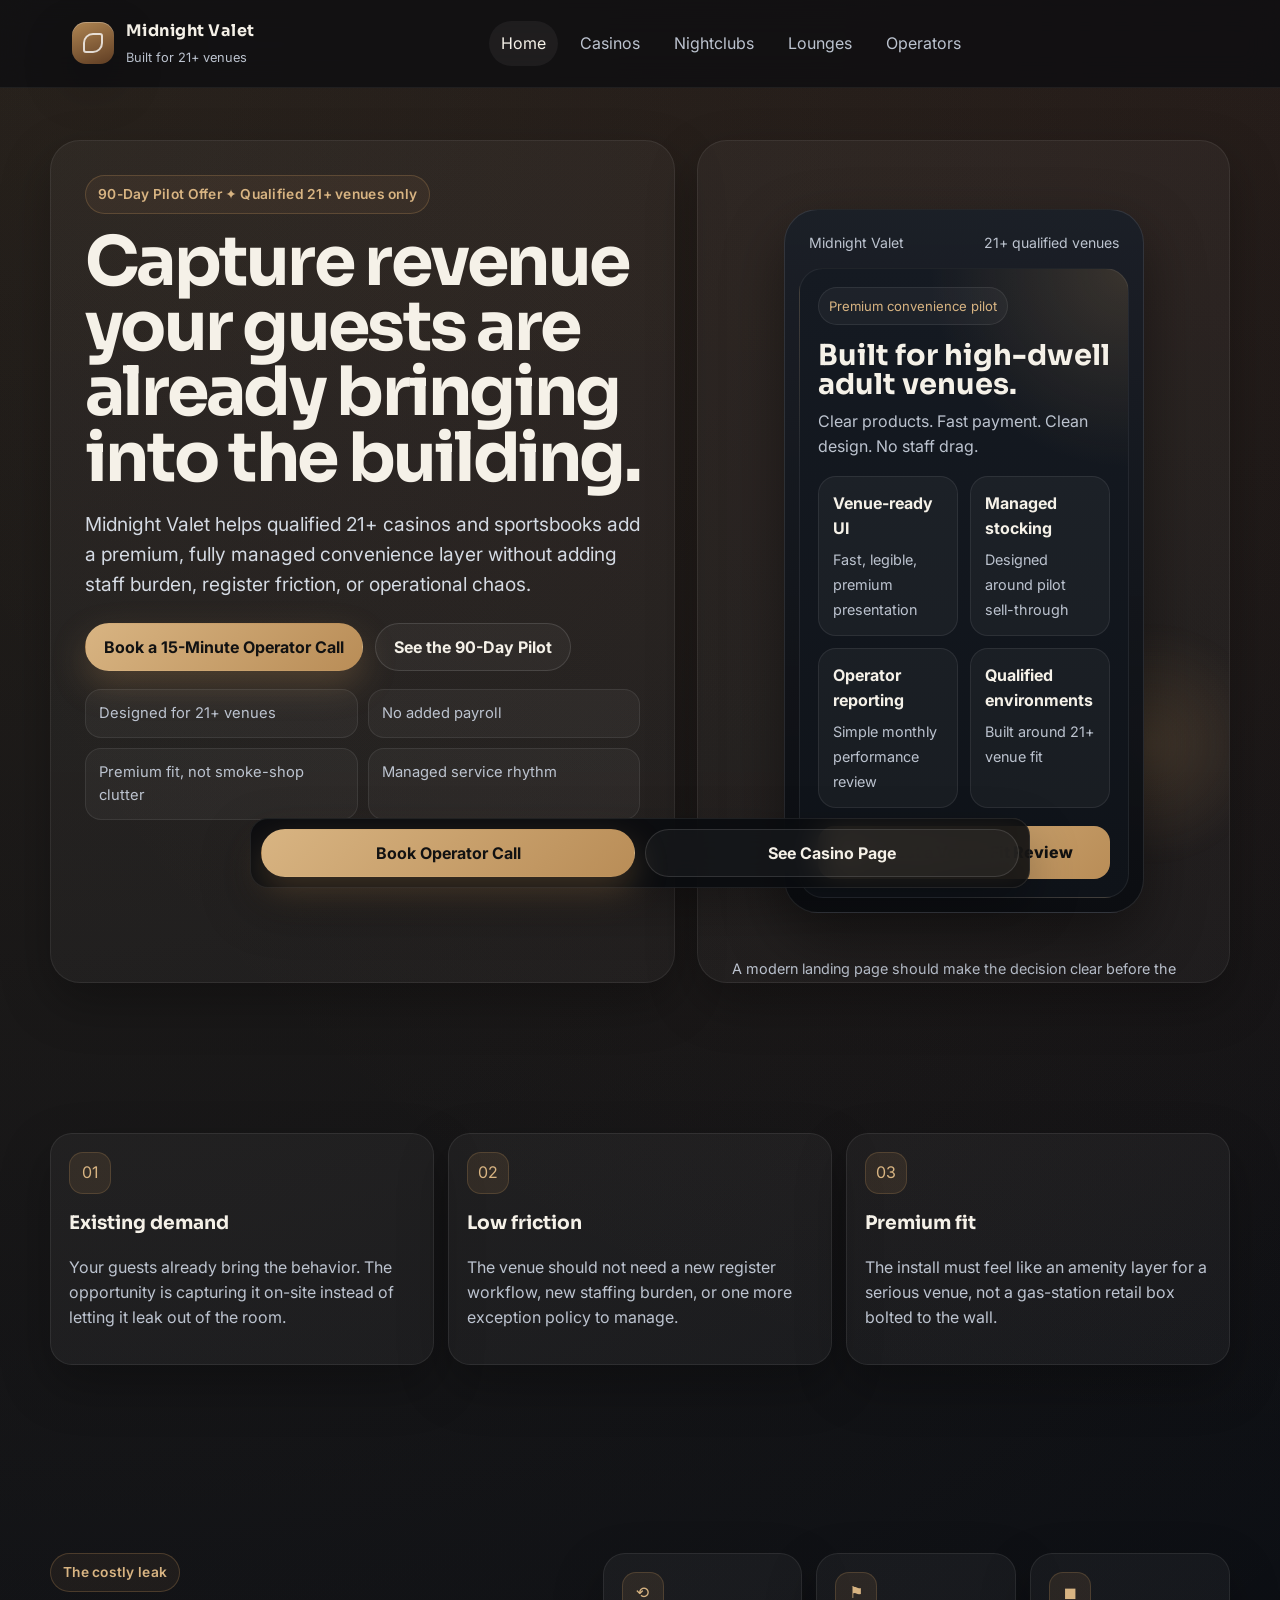
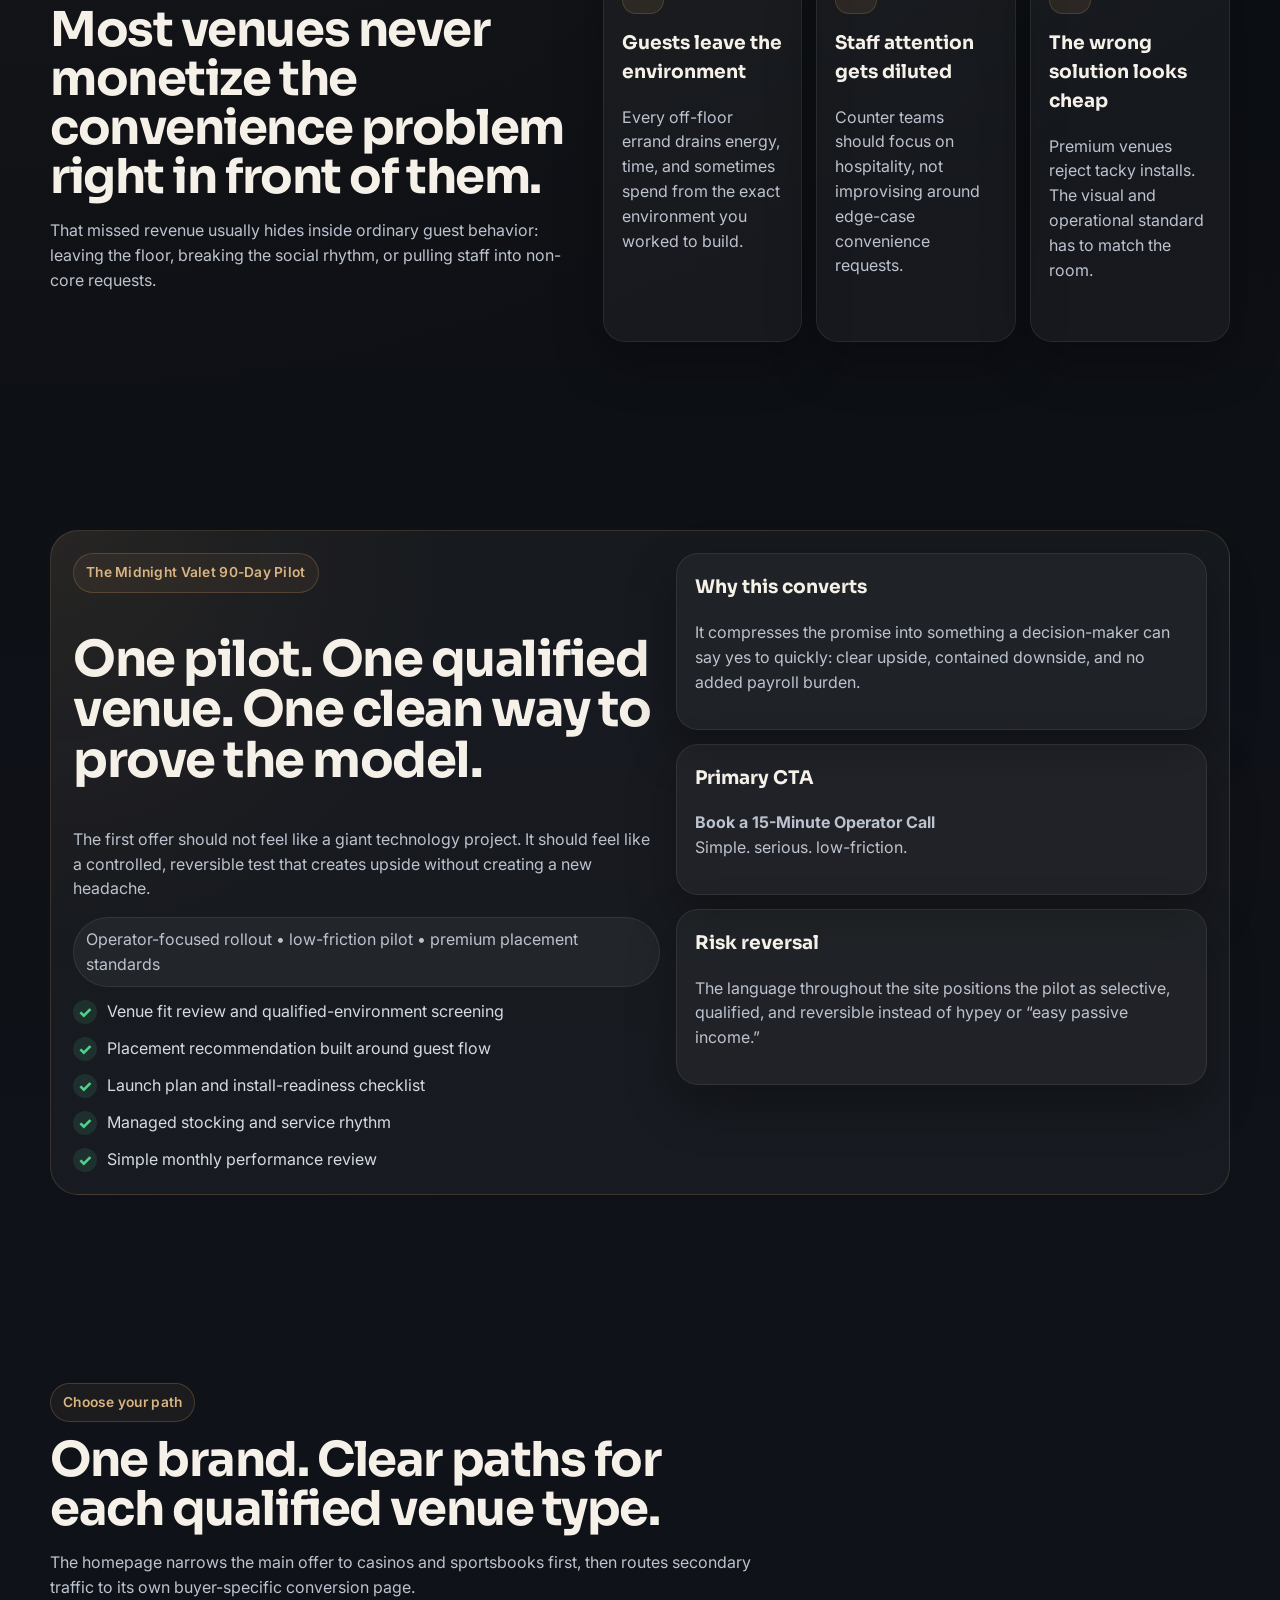
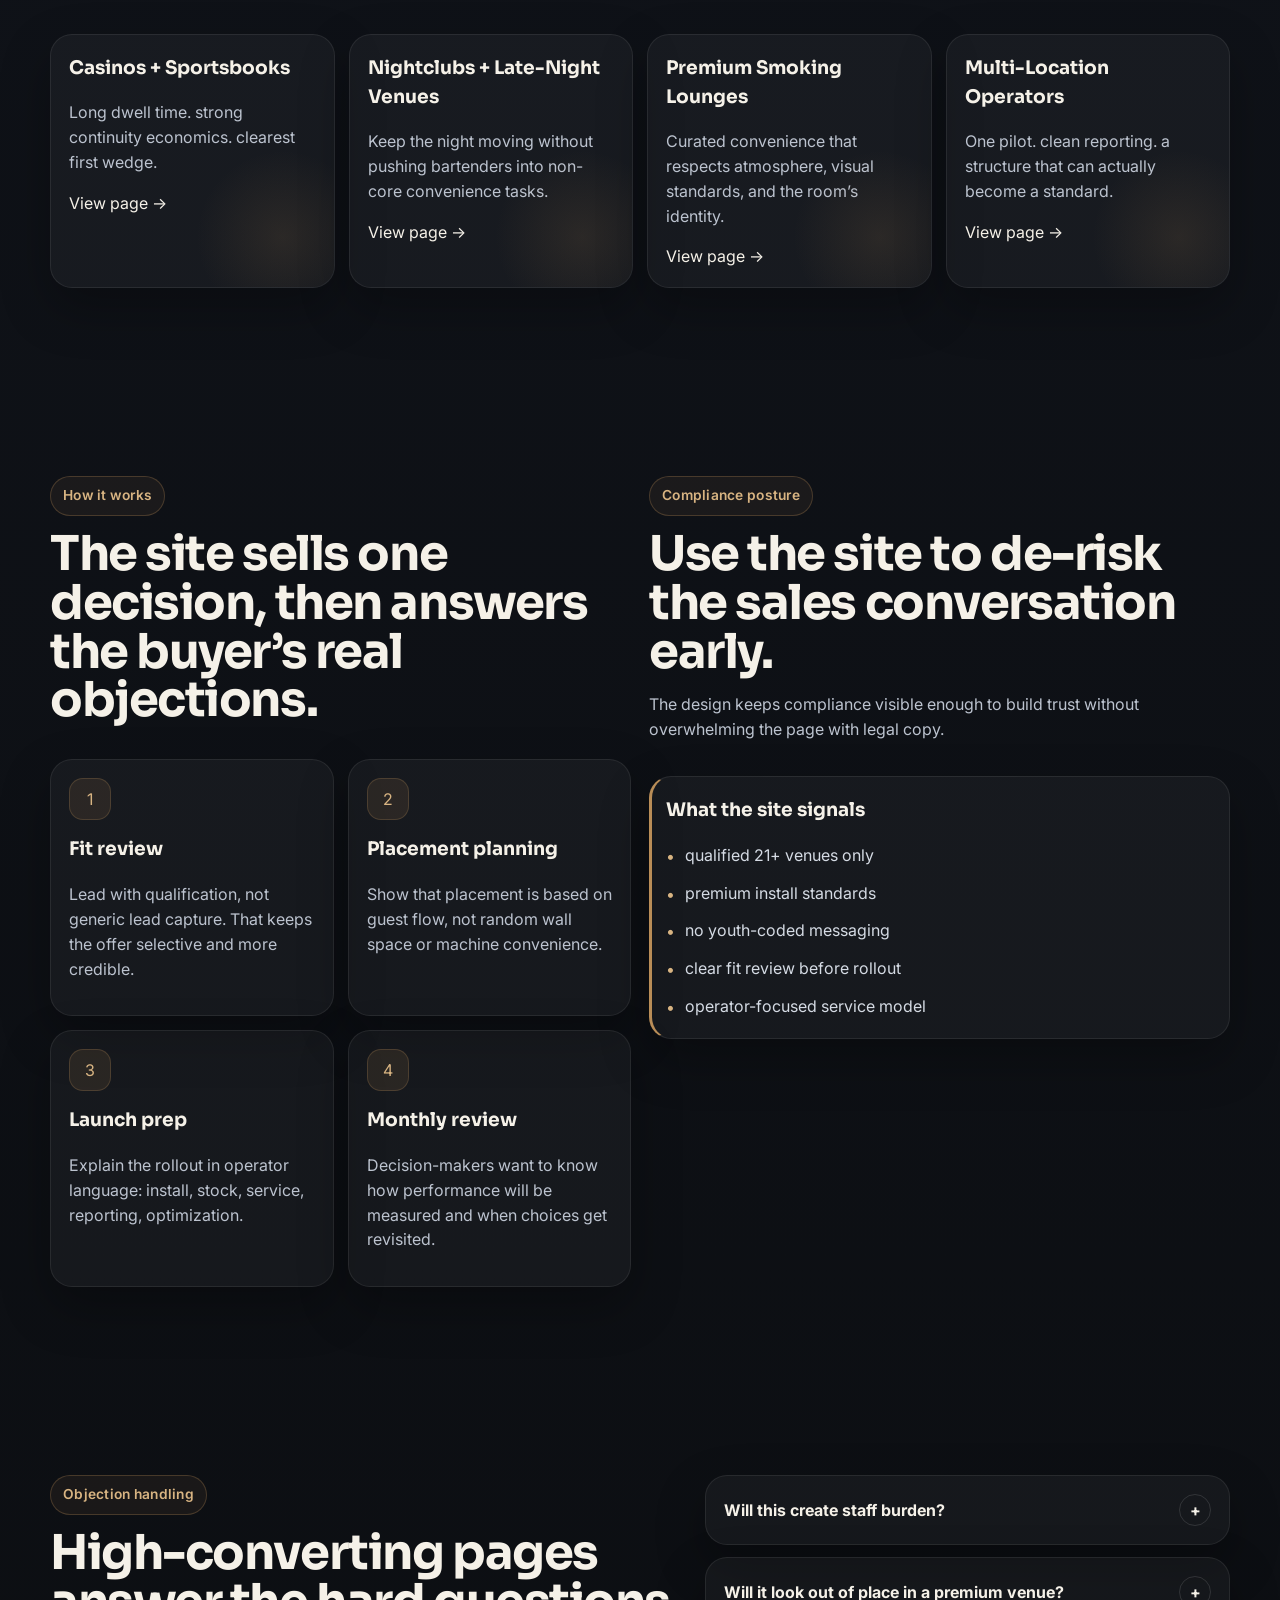
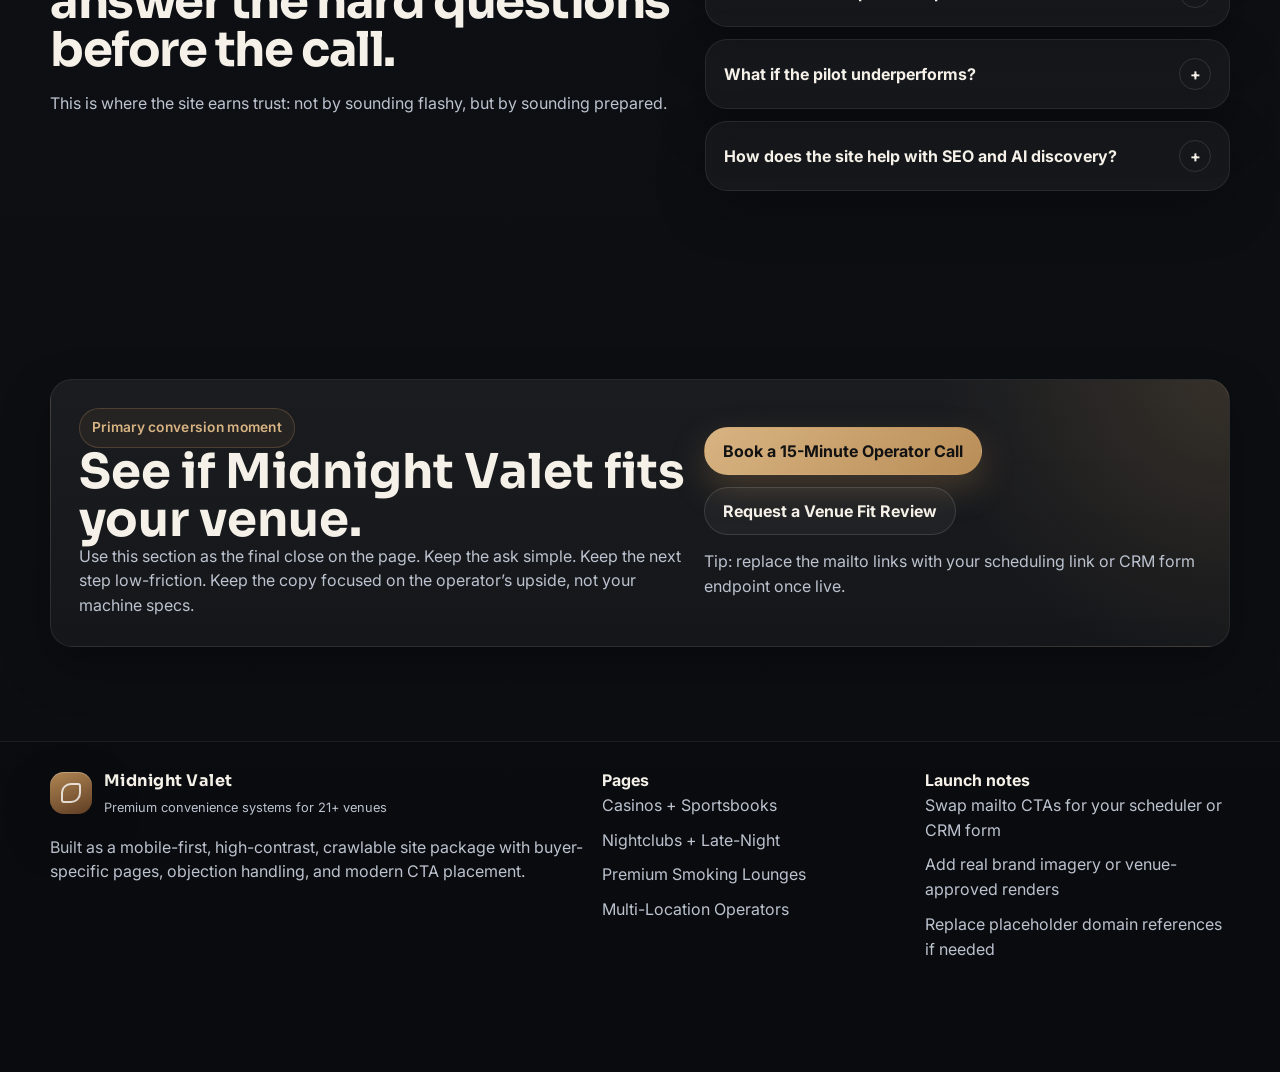
==== index.html @ 3548543c "Add files via upload" ====
<!doctype html>
<html lang="en">
<head>
  <meta charset="utf-8">
  <meta name="viewport" content="width=device-width, initial-scale=1">
  <title>Midnight Valet | Premium Convenience Systems for 21+ Venues</title>
  <meta name="description" content="Midnight Valet helps qualified 21+ casinos and sportsbooks capture overlooked on-site convenience revenue without adding staff burden.">
  <meta name="theme-color" content="#0b0d10">
  <meta property="og:title" content="Midnight Valet | Premium Convenience Systems for 21+ Venues">
  <meta property="og:description" content="A mobile-first, high-conversion landing page for qualified 21+ venue operators.">
  <meta property="og:type" content="website">
  <meta property="og:url" content="https://midnightvalet.com/">
  <meta property="og:image" content="https://midnightvalet.com/og-cover.jpg">
  <link rel="preconnect" href="https://fonts.googleapis.com">
  <link rel="preconnect" href="https://fonts.gstatic.com" crossorigin>
  <link href="https://fonts.googleapis.com/css2?family=Inter:wght@400;500;600;700;800&family=Sora:wght@600;700;800&display=swap" rel="stylesheet">
  <link rel="stylesheet" href="styles.css">
  <link rel="canonical" href="https://midnightvalet.com/">
  <link rel="manifest" href="site.webmanifest">
  <script type="application/ld+json">
  {
    "@context": "https://schema.org",
    "@type": "Organization",
    "name": "Midnight Valet",
    "url": "https://midnightvalet.com/",
    "logo": "https://midnightvalet.com/logo.svg",
    "description": "Premium convenience systems for qualified 21+ venues.",
    "sameAs": []
  }
  </script>
  <script type="application/ld+json">
  {
    "@context": "https://schema.org",
    "@type": "Service",
    "serviceType": "Premium convenience systems for qualified 21+ venues",
    "provider": {
      "@type": "Organization",
      "name": "Midnight Valet"
    },
    "audience": {
      "@type": "Audience",
      "audienceType": "Qualified 21+ casino, sportsbook, nightlife, and lounge operators"
    },
    "areaServed": "United States",
    "description": "Midnight Valet installs and manages premium on-site convenience systems for qualified 21+ venues through a low-friction pilot model."
  }
  </script>
  <script type="application/ld+json">
  {
    "@context": "https://schema.org",
    "@type": "FAQPage",
    "mainEntity": [
      {
        "@type": "Question",
        "name": "What types of venues qualify?",
        "acceptedAnswer": {
          "@type": "Answer",
          "text": "Midnight Valet is designed for qualified 21+ venues with strong dwell time, stable operations, and clear policy fit."
        }
      },
      {
        "@type": "Question",
        "name": "What does the pilot include?",
        "acceptedAnswer": {
          "@type": "Answer",
          "text": "The pilot includes venue fit review, placement planning, install guidance, managed stocking and service rhythm, and performance review."
        }
      },
      {
        "@type": "Question",
        "name": "Who handles service and restocking?",
        "acceptedAnswer": {
          "@type": "Answer",
          "text": "Midnight Valet is positioned as a managed service model, so the venue avoids creating a new counter workflow or staffing burden."
        }
      }
    ]
  }
  </script>
</head>
<body>
  <a class="skip-link" href="#main">Skip to content</a>
  <header class="site-header">
    <div class="header-shell">
      <a href="index.html" class="brand-lockup" aria-label="Midnight Valet home">
        <span class="brand-mark" aria-hidden="true"></span>
        <span>
          <span class="brand-name">Midnight Valet</span><br>
          <span class="brand-tag">Built for 21+ venues</span>
        </span>
      </a>
      <nav class="desktop-nav" aria-label="Primary">
        <a href="index.html" data-nav-link>Home</a>
        <a href="casinos-sportsbooks.html" data-nav-link>Casinos</a>
        <a href="nightclubs.html" data-nav-link>Nightclubs</a>
        <a href="lounges.html" data-nav-link>Lounges</a>
        <a href="operators.html" data-nav-link>Operators</a>
      </nav>
      <div class="header-actions">
        <a class="btn btn-primary hidden-mobile" href="#cta">Book a 15-Minute Operator Call</a>
        <button class="nav-toggle" aria-label="Toggle navigation" aria-expanded="false" data-nav-toggle>
          <svg viewBox="0 0 24 24" fill="none" stroke="currentColor" stroke-width="1.8" stroke-linecap="round"><path d="M4 7h16M4 12h16M4 17h16"/></svg>
        </button>
      </div>
    </div>
    <nav class="site-nav" aria-label="Mobile" data-mobile-nav>
      <a href="index.html" data-nav-link>Home</a>
      <a href="casinos-sportsbooks.html" data-nav-link>Casinos + Sportsbooks</a>
      <a href="nightclubs.html" data-nav-link>Nightclubs</a>
      <a href="lounges.html" data-nav-link>Smoking Lounges</a>
      <a href="operators.html" data-nav-link>Multi-Location Operators</a>
      <a href="#cta">Book a 15-Minute Operator Call</a>
    </nav>
  </header>

  <main id="main">
    <section class="hero">
      <div class="container hero-grid">
        <div class="hero-copy reveal">
          <span class="eyebrow">90-Day Pilot Offer ✦ Qualified 21+ venues only</span>
          <h1>Capture revenue your guests are already bringing into the building.</h1>
          <p>Midnight Valet helps qualified 21+ casinos and sportsbooks add a premium, fully managed convenience layer without adding staff burden, register friction, or operational chaos.</p>
          <div class="hero-actions">
            <a class="btn btn-primary" href="#cta">Book a 15-Minute Operator Call</a>
            <a class="btn btn-secondary" href="#offer">See the 90-Day Pilot</a>
          </div>
          <div class="micro-proof" aria-label="Key offer proof points">
            <div>Designed for 21+ venues</div>
            <div>No added payroll</div>
            <div>Premium fit, not smoke-shop clutter</div>
            <div>Managed service rhythm</div>
          </div>
        </div>
        <div class="hero-visual reveal">
          <div class="glow" aria-hidden="true"></div>
          <div class="mock-stage">
            <div class="machine" aria-label="Midnight Valet interface preview">
              <div class="machine-top">
                <span>Midnight Valet</span>
                <span>21+ qualified venues</span>
              </div>
              <div class="machine-screen">
                <span class="ui-chip">Premium convenience pilot</span>
                <h2 style="font-family:var(--font-head);font-size:1.8rem;line-height:1;margin:16px 0 10px;">Built for high-dwell adult venues.</h2>
                <p style="color:var(--muted);margin:0 0 12px;">Clear products. Fast payment. Clean design. No staff drag.</p>
                <div class="ui-grid">
                  <div class="product-card"><strong>Venue-ready UI</strong><span>Fast, legible, premium presentation</span></div>
                  <div class="product-card"><strong>Managed stocking</strong><span>Designed around pilot sell-through</span></div>
                  <div class="product-card"><strong>Operator reporting</strong><span>Simple monthly performance review</span></div>
                  <div class="product-card"><strong>Qualified environments</strong><span>Built around 21+ venue fit</span></div>
                </div>
                <div class="mock-cta">Request a Venue Fit Review</div>
              </div>
            </div>
          </div>
          <p class="hero-caption">A modern landing page should make the decision clear before the buyer has to work for it.</p>
        </div>
      </div>
    </section>

    <section class="section section-tight">
      <div class="container">
        <div class="kicker-grid">
          <div class="kicker reveal">
            <div class="icon">01</div>
            <h3>Existing demand</h3>
            <p>Your guests already bring the behavior. The opportunity is capturing it on-site instead of letting it leak out of the room.</p>
          </div>
          <div class="kicker reveal">
            <div class="icon">02</div>
            <h3>Low friction</h3>
            <p>The venue should not need a new register workflow, new staffing burden, or one more exception policy to manage.</p>
          </div>
          <div class="kicker reveal">
            <div class="icon">03</div>
            <h3>Premium fit</h3>
            <p>The install must feel like an amenity layer for a serious venue, not a gas-station retail box bolted to the wall.</p>
          </div>
        </div>
      </div>
    </section>

    <section class="section">
      <div class="container section-split alt">
        <div class="section-head reveal">
          <span class="eyebrow">The costly leak</span>
          <h2>Most venues never monetize the convenience problem right in front of them.</h2>
          <p>That missed revenue usually hides inside ordinary guest behavior: leaving the floor, breaking the social rhythm, or pulling staff into non-core requests.</p>
        </div>
        <div class="cards three">
          <article class="card reveal">
            <div class="icon">⟲</div>
            <h3>Guests leave the environment</h3>
            <p>Every off-floor errand drains energy, time, and sometimes spend from the exact environment you worked to build.</p>
          </article>
          <article class="card reveal">
            <div class="icon">⚑</div>
            <h3>Staff attention gets diluted</h3>
            <p>Counter teams should focus on hospitality, not improvising around edge-case convenience requests.</p>
          </article>
          <article class="card reveal">
            <div class="icon">◼</div>
            <h3>The wrong solution looks cheap</h3>
            <p>Premium venues reject tacky installs. The visual and operational standard has to match the room.</p>
          </article>
        </div>
      </div>
    </section>

    <section class="section" id="offer">
      <div class="container offer-shell reveal">
        <div class="offer-grid">
          <div>
            <span class="eyebrow">The Midnight Valet 90-Day Pilot</span>
            <h2 style="font-family:var(--font-head);font-size:clamp(2rem,4.2vw,3.1rem);line-height:1.02;letter-spacing:-.03em;">One pilot. One qualified venue. One clean way to prove the model.</h2>
            <p style="color:var(--muted);max-width:42rem;">The first offer should not feel like a giant technology project. It should feel like a controlled, reversible test that creates upside without creating a new headache.</p>
            <div class="offer-stack">
              <div class="price-chip">Operator-focused rollout • low-friction pilot • premium placement standards</div>
              <ul class="check-list">
                <li>Venue fit review and qualified-environment screening</li>
                <li>Placement recommendation built around guest flow</li>
                <li>Launch plan and install-readiness checklist</li>
                <li>Managed stocking and service rhythm</li>
                <li>Simple monthly performance review</li>
              </ul>
            </div>
          </div>
          <div class="cards">
            <article class="card">
              <h3>Why this converts</h3>
              <p>It compresses the promise into something a decision-maker can say yes to quickly: clear upside, contained downside, and no added payroll burden.</p>
            </article>
            <article class="card">
              <h3>Primary CTA</h3>
              <p><strong>Book a 15-Minute Operator Call</strong><br><span style="color:var(--muted);">Simple. serious. low-friction.</span></p>
            </article>
            <article class="card">
              <h3>Risk reversal</h3>
              <p>The language throughout the site positions the pilot as selective, qualified, and reversible instead of hypey or “easy passive income.”</p>
            </article>
          </div>
        </div>
      </div>
    </section>

    <section class="section section-tight">
      <div class="container">
        <div class="section-head reveal">
          <span class="eyebrow">Choose your path</span>
          <h2>One brand. Clear paths for each qualified venue type.</h2>
          <p>The homepage narrows the main offer to casinos and sportsbooks first, then routes secondary traffic to its own buyer-specific conversion page.</p>
        </div>
        <div class="segment-links">
          <a class="tile reveal" href="casinos-sportsbooks.html">
            <h3>Casinos + Sportsbooks</h3>
            <p>Long dwell time. strong continuity economics. clearest first wedge.</p>
            <span class="cta-link">View page →</span>
          </a>
          <a class="tile reveal" href="nightclubs.html">
            <h3>Nightclubs + Late-Night Venues</h3>
            <p>Keep the night moving without pushing bartenders into non-core convenience tasks.</p>
            <span class="cta-link">View page →</span>
          </a>
          <a class="tile reveal" href="lounges.html">
            <h3>Premium Smoking Lounges</h3>
            <p>Curated convenience that respects atmosphere, visual standards, and the room’s identity.</p>
            <span class="cta-link">View page →</span>
          </a>
          <a class="tile reveal" href="operators.html">
            <h3>Multi-Location Operators</h3>
            <p>One pilot. clean reporting. a structure that can actually become a standard.</p>
            <span class="cta-link">View page →</span>
          </a>
        </div>
      </div>
    </section>

    <section class="section">
      <div class="container section-split">
        <div class="reveal">
          <div class="section-head">
            <span class="eyebrow">How it works</span>
            <h2>The site sells one decision, then answers the buyer’s real objections.</h2>
          </div>
          <div class="steps">
            <article class="step">
              <div class="icon">1</div>
              <h3>Fit review</h3>
              <p>Lead with qualification, not generic lead capture. That keeps the offer selective and more credible.</p>
            </article>
            <article class="step">
              <div class="icon">2</div>
              <h3>Placement planning</h3>
              <p>Show that placement is based on guest flow, not random wall space or machine convenience.</p>
            </article>
            <article class="step">
              <div class="icon">3</div>
              <h3>Launch prep</h3>
              <p>Explain the rollout in operator language: install, stock, service, reporting, optimization.</p>
            </article>
            <article class="step">
              <div class="icon">4</div>
              <h3>Monthly review</h3>
              <p>Decision-makers want to know how performance will be measured and when choices get revisited.</p>
            </article>
          </div>
        </div>
        <div class="reveal">
          <div class="section-head">
            <span class="eyebrow">Compliance posture</span>
            <h2>Use the site to de-risk the sales conversation early.</h2>
            <p>The design keeps compliance visible enough to build trust without overwhelming the page with legal copy.</p>
          </div>
          <div class="case-box compliance-box">
            <h3>What the site signals</h3>
            <ul class="dot-list">
              <li>qualified 21+ venues only</li>
              <li>premium install standards</li>
              <li>no youth-coded messaging</li>
              <li>clear fit review before rollout</li>
              <li>operator-focused service model</li>
            </ul>
          </div>
        </div>
      </div>
    </section>

    <section class="section section-tight">
      <div class="container faq-grid">
        <div class="section-head reveal">
          <span class="eyebrow">Objection handling</span>
          <h2>High-converting pages answer the hard questions before the call.</h2>
          <p>This is where the site earns trust: not by sounding flashy, but by sounding prepared.</p>
        </div>
        <div class="accordion reveal">
          <article class="faq-item">
            <button type="button"><span>Will this create staff burden?</span><span class="plus">+</span></button>
            <div class="faq-answer"><p>The page positions Midnight Valet as a managed service model so the venue does not need a new counter workflow, extra register process, or daily stocking burden.</p></div>
          </article>
          <article class="faq-item">
            <button type="button"><span>Will it look out of place in a premium venue?</span><span class="plus">+</span></button>
            <div class="faq-answer"><p>The design language, color palette, imagery, and copy are built around premium venue fit rather than smoke-shop aesthetics.</p></div>
          </article>
          <article class="faq-item">
            <button type="button"><span>What if the pilot underperforms?</span><span class="plus">+</span></button>
            <div class="faq-answer"><p>The site frames the pilot as a controlled, reversible test. That lowers the perceived downside and makes the first conversation easier to start.</p></div>
          </article>
          <article class="faq-item">
            <button type="button"><span>How does the site help with SEO and AI discovery?</span><span class="plus">+</span></button>
            <div class="faq-answer"><p>Each page uses crawlable HTML, strong semantic headings, concise title/meta tags, internal links, and JSON-LD schema instead of burying the core offer inside images or animation.</p></div>
          </article>
        </div>
      </div>
    </section>

    <section class="section cta-section" id="cta">
      <div class="container">
        <div class="cta-panel reveal">
          <div>
            <span class="eyebrow">Primary conversion moment</span>
            <h2>See if Midnight Valet fits your venue.</h2>
            <p>Use this section as the final close on the page. Keep the ask simple. Keep the next step low-friction. Keep the copy focused on the operator’s upside, not your machine specs.</p>
          </div>
          <div>
            <div class="cta-actions">
              <a class="btn btn-primary" href="mailto:hello@midnightvalet.com?subject=Midnight%20Valet%20Operator%20Call">Book a 15-Minute Operator Call</a>
              <a class="btn btn-secondary" href="mailto:hello@midnightvalet.com?subject=Venue%20Fit%20Review">Request a Venue Fit Review</a>
            </div>
            <p style="color:var(--muted);margin-top:14px;">Tip: replace the mailto links with your scheduling link or CRM form endpoint once live.</p>
          </div>
        </div>
      </div>
    </section>
  </main>

  <footer class="site-footer">
    <div class="container footer-grid">
      <div>
        <div class="brand-lockup" style="margin-bottom:12px;">
          <span class="brand-mark" aria-hidden="true"></span>
          <span>
            <span class="brand-name">Midnight Valet</span><br>
            <span class="brand-tag">Premium convenience systems for 21+ venues</span>
          </span>
        </div>
        <p>Built as a mobile-first, high-contrast, crawlable site package with buyer-specific pages, objection handling, and modern CTA placement.</p>
      </div>
      <div>
        <strong>Pages</strong>
        <ul>
          <li><a href="casinos-sportsbooks.html">Casinos + Sportsbooks</a></li>
          <li><a href="nightclubs.html">Nightclubs + Late-Night</a></li>
          <li><a href="lounges.html">Premium Smoking Lounges</a></li>
          <li><a href="operators.html">Multi-Location Operators</a></li>
        </ul>
      </div>
      <div>
        <strong>Launch notes</strong>
        <ul>
          <li>Swap mailto CTAs for your scheduler or CRM form</li>
          <li>Add real brand imagery or venue-approved renders</li>
          <li>Replace placeholder domain references if needed</li>
        </ul>
      </div>
    </div>
  </footer>

  <div class="sticky-cta" aria-label="Sticky primary call to action">
    <a class="btn btn-primary" href="#cta">Book Operator Call</a>
    <a class="btn btn-secondary" href="casinos-sportsbooks.html">See Casino Page</a>
  </div>

  <script src="script.js"></script>
</body>
</html>
---- styles.css ----
:root {
  --bg: #0b0d10;
  --bg-soft: #12161d;
  --panel: rgba(255,255,255,0.06);
  --panel-strong: rgba(255,255,255,0.1);
  --text: #f5f1e8;
  --muted: #bcc3cf;
  --line: rgba(255,255,255,0.12);
  --gold: #b98d57;
  --gold-soft: #d8b482;
  --ember: #c56f49;
  --success: #4fd28c;
  --shadow: 0 20px 50px rgba(0,0,0,.28);
  --radius-lg: 24px;
  --radius-md: 18px;
  --radius-sm: 12px;
  --max: 1180px;
  --font-head: "Sora", system-ui, sans-serif;
  --font-body: "Inter", system-ui, sans-serif;
}

* { box-sizing: border-box; }
html { scroll-behavior: smooth; }
body {
  margin: 0;
  font-family: var(--font-body);
  background:
    radial-gradient(circle at top left, rgba(185,141,87,.16), transparent 34%),
    radial-gradient(circle at top right, rgba(197,111,73,.1), transparent 24%),
    linear-gradient(180deg, #0a0c10 0%, #0f1218 52%, #0b0d10 100%);
  color: var(--text);
  line-height: 1.55;
  text-rendering: optimizeLegibility;
}
img { max-width: 100%; display: block; }
a { color: inherit; text-decoration: none; }
button { font: inherit; }

.skip-link {
  position: absolute;
  left: -9999px;
  top: auto;
}
.skip-link:focus {
  left: 16px;
  top: 16px;
  background: var(--gold);
  color: #111;
  padding: 8px 14px;
  border-radius: 999px;
  z-index: 999;
}

.site-header {
  position: sticky;
  top: 0;
  z-index: 60;
  backdrop-filter: blur(16px);
  background: rgba(9,11,15,.68);
  border-bottom: 1px solid rgba(255,255,255,.06);
}
.header-shell {
  max-width: var(--max);
  margin: 0 auto;
  padding: 14px 18px;
  display: flex;
  align-items: center;
  justify-content: space-between;
  gap: 12px;
}
.brand-lockup {
  display: flex;
  align-items: center;
  gap: 12px;
}
.brand-mark {
  width: 42px;
  height: 42px;
  border-radius: 14px;
  background: linear-gradient(160deg, rgba(185,141,87,.95), rgba(100,64,37,.95));
  box-shadow: inset 0 1px 0 rgba(255,255,255,.25), var(--shadow);
  position: relative;
}
.brand-mark::before {
  content: "";
  position: absolute;
  inset: 11px;
  border-radius: 10px 3px 10px 3px;
  border: 2px solid rgba(255,255,255,.78);
}
.brand-name {
  font-family: var(--font-head);
  font-size: 1rem;
  font-weight: 700;
  letter-spacing: .03em;
}
.brand-tag {
  color: var(--muted);
  font-size: .8rem;
}
.header-actions {
  display: flex;
  align-items: center;
  gap: 10px;
}
.nav-toggle {
  width: 44px;
  height: 44px;
  border: 1px solid var(--line);
  border-radius: 14px;
  background: rgba(255,255,255,.03);
  color: var(--text);
  display: grid;
  place-items: center;
}
.nav-toggle svg { width: 22px; height: 22px; }
.site-nav {
  position: fixed;
  inset: 74px 14px auto 14px;
  display: none;
  flex-direction: column;
  gap: 8px;
  padding: 14px;
  background: rgba(18,22,29,.96);
  border: 1px solid var(--line);
  border-radius: 20px;
  box-shadow: var(--shadow);
}
.site-nav.open { display: flex; }
.site-nav a {
  padding: 13px 14px;
  border-radius: 14px;
  color: var(--muted);
}
.site-nav a:hover,
.site-nav a:focus-visible,
.site-nav a.active {
  background: rgba(255,255,255,.06);
  color: var(--text);
}
.desktop-nav { display: none; }

.btn {
  display: inline-flex;
  align-items: center;
  justify-content: center;
  gap: 10px;
  min-height: 48px;
  padding: 14px 18px;
  border-radius: 999px;
  border: 1px solid transparent;
  font-weight: 700;
  line-height: 1;
  transition: transform .2s ease, background .2s ease, border-color .2s ease;
}
.btn:hover { transform: translateY(-1px); }
.btn-primary {
  color: #121212;
  background: linear-gradient(135deg, var(--gold-soft), var(--gold));
  box-shadow: 0 14px 34px rgba(185,141,87,.28);
}
.btn-secondary {
  color: var(--text);
  border-color: var(--line);
  background: rgba(255,255,255,.04);
}
.btn-inline { padding: 12px 16px; min-height: 44px; }

.container {
  width: min(calc(100% - 32px), var(--max));
  margin: 0 auto;
}
.section {
  padding: 72px 0;
}
.section-tight { padding: 56px 0; }
.eyebrow {
  display: inline-flex;
  align-items: center;
  gap: 10px;
  border: 1px solid rgba(185,141,87,.28);
  border-radius: 999px;
  padding: 8px 12px;
  color: var(--gold-soft);
  background: rgba(185,141,87,.08);
  font-weight: 600;
  letter-spacing: .02em;
  font-size: .86rem;
}
.hero {
  padding: 40px 0 42px;
}
.hero-grid {
  display: grid;
  gap: 22px;
}
.hero-copy,
.hero-visual {
  background: linear-gradient(180deg, rgba(255,255,255,.04), rgba(255,255,255,.03));
  border: 1px solid rgba(255,255,255,.07);
  border-radius: 30px;
  padding: 22px;
  box-shadow: var(--shadow);
}
.hero-copy h1,
.page-hero h1 {
  font-family: var(--font-head);
  font-size: clamp(2.1rem, 6vw, 4.25rem);
  line-height: .96;
  letter-spacing: -.04em;
  margin: 16px 0 14px;
}
.hero-copy p,
.page-hero p.lead {
  font-size: clamp(1rem, 2.6vw, 1.2rem);
  color: #d4dae3;
  max-width: 38rem;
}
.hero-actions {
  display: flex;
  flex-direction: column;
  gap: 12px;
  margin: 24px 0 10px;
}
.micro-proof {
  display: grid;
  grid-template-columns: repeat(2, minmax(0,1fr));
  gap: 10px;
  margin-top: 18px;
}
.micro-proof div,
.metric,
.stat {
  padding: 12px 13px;
  border-radius: 16px;
  background: rgba(255,255,255,.04);
  border: 1px solid rgba(255,255,255,.08);
  color: var(--muted);
  font-size: .92rem;
}
.hero-visual {
  position: relative;
  overflow: hidden;
  min-height: 420px;
}
.glow {
  position: absolute;
  inset: auto -8% 14% auto;
  width: 240px;
  height: 240px;
  background: radial-gradient(circle, rgba(185,141,87,.2), transparent 68%);
  filter: blur(8px);
}
.mock-stage {
  position: relative;
  height: 100%;
  display: grid;
  place-items: center;
}
.machine {
  width: min(100%, 360px);
  border-radius: 34px;
  border: 1px solid rgba(255,255,255,.1);
  background: linear-gradient(180deg, rgba(26,31,40,.92), rgba(11,13,17,.96));
  padding: 14px;
  box-shadow: 0 24px 60px rgba(0,0,0,.42);
}
.machine-top {
  display: flex;
  align-items: center;
  justify-content: space-between;
  padding: 8px 10px 14px;
  color: var(--muted);
  font-size: .88rem;
}
.machine-screen {
  border-radius: 24px;
  padding: 18px;
  min-height: 430px;
  background:
    radial-gradient(circle at top right, rgba(185,141,87,.22), transparent 28%),
    linear-gradient(180deg, #151a22 0%, #0f1319 100%);
  border: 1px solid rgba(255,255,255,.07);
}
.ui-chip {
  display: inline-flex;
  align-items: center;
  gap: 8px;
  padding: 8px 10px;
  border-radius: 999px;
  border: 1px solid rgba(255,255,255,.08);
  background: rgba(255,255,255,.04);
  color: var(--gold-soft);
  font-size: .82rem;
}
.ui-grid {
  display: grid;
  grid-template-columns: repeat(2, minmax(0,1fr));
  gap: 12px;
  margin: 18px 0;
}
.product-card {
  border: 1px solid rgba(255,255,255,.08);
  border-radius: 18px;
  padding: 14px;
  background: rgba(255,255,255,.04);
}
.product-card strong { display: block; margin-bottom: 6px; }
.product-card span { color: var(--muted); font-size: .9rem; }
.mock-cta {
  margin-top: 16px;
  border-radius: 16px;
  background: linear-gradient(135deg, var(--gold-soft), var(--gold));
  color: #111;
  padding: 14px 16px;
  text-align: center;
  font-weight: 800;
}
.section-head {
  max-width: 720px;
  margin-bottom: 28px;
}
.section-head h2 {
  font-family: var(--font-head);
  font-size: clamp(1.7rem, 4.4vw, 3rem);
  line-height: 1.02;
  margin: 14px 0;
  letter-spacing: -.03em;
}
.section-head p { color: var(--muted); }
.cards,
.tiles,
.steps,
.kicker-grid,
.faq-grid,
.kpi-grid {
  display: grid;
  gap: 14px;
}
.cards.three,
.tiles.three { grid-template-columns: 1fr; }
.card,
.tile,
.step,
.kicker,
.metric,
.faq-item,
.case-box,
.cta-panel,
.quote,
.story-card {
  border: 1px solid rgba(255,255,255,.08);
  border-radius: 22px;
  padding: 18px;
  background: rgba(255,255,255,.04);
  box-shadow: var(--shadow);
}
.card h3,
.tile h3,
.step h3,
.kicker h3,
.story-card h3,
.case-box h3 { margin-top: 0; font-family: var(--font-head); }
.card p,
.tile p,
.step p,
.kicker p,
.story-card p,
.case-box p,
.quote p { color: var(--muted); }
.icon {
  width: 42px;
  height: 42px;
  border-radius: 14px;
  display: grid;
  place-items: center;
  color: var(--gold-soft);
  background: rgba(185,141,87,.12);
  border: 1px solid rgba(185,141,87,.24);
  margin-bottom: 14px;
}
.section-split {
  display: grid;
  gap: 18px;
}
.metric strong,
.stat strong {
  display: block;
  color: var(--text);
  font-size: 1.55rem;
  margin-bottom: 6px;
}
.check-list,
.dot-list {
  padding: 0;
  margin: 0;
  list-style: none;
  display: grid;
  gap: 12px;
}
.check-list li,
.dot-list li {
  display: flex;
  align-items: flex-start;
  gap: 10px;
  color: #d5dbe4;
}
.check-list li::before {
  content: "✓";
  width: 24px;
  height: 24px;
  border-radius: 999px;
  display: inline-grid;
  place-items: center;
  flex: 0 0 24px;
  background: rgba(79,210,140,.12);
  color: var(--success);
  font-weight: 800;
  margin-top: 1px;
}
.dot-list li::before {
  content: "•";
  color: var(--gold-soft);
  margin-top: 1px;
}
.offer-shell {
  border: 1px solid rgba(185,141,87,.22);
  background:
    radial-gradient(circle at top left, rgba(185,141,87,.1), transparent 30%),
    rgba(255,255,255,.04);
  border-radius: 28px;
  padding: 22px;
}
.offer-grid {
  display: grid;
  gap: 16px;
}
.offer-stack {
  display: grid;
  gap: 12px;
}
.price-chip {
  display: inline-flex;
  align-items: center;
  gap: 8px;
  padding: 9px 12px;
  border-radius: 999px;
  background: rgba(255,255,255,.05);
  border: 1px solid rgba(255,255,255,.08);
  color: var(--muted);
}
.kpi-grid { grid-template-columns: repeat(2,minmax(0,1fr)); }
.accordion {
  display: grid;
  gap: 12px;
}
.faq-item button {
  width: 100%;
  display: flex;
  justify-content: space-between;
  align-items: center;
  gap: 12px;
  background: transparent;
  border: 0;
  color: var(--text);
  text-align: left;
  padding: 0;
  font-weight: 700;
}
.faq-item .faq-answer {
  max-height: 0;
  overflow: hidden;
  transition: max-height .25s ease;
  color: var(--muted);
}
.faq-item.active .faq-answer { max-height: 180px; padding-top: 14px; }
.faq-item .plus {
  width: 32px;
  height: 32px;
  border-radius: 999px;
  display: grid;
  place-items: center;
  border: 1px solid var(--line);
  flex: 0 0 32px;
}
.segment-links {
  display: grid;
  gap: 14px;
}
.segment-links .tile { position: relative; overflow: hidden; }
.segment-links .tile::after {
  content: "";
  position: absolute;
  inset: auto -14% -40px auto;
  width: 180px;
  height: 180px;
  background: radial-gradient(circle, rgba(185,141,87,.12), transparent 68%);
}
.segment-links a.cta-link,
.text-link {
  color: var(--gold-soft);
  font-weight: 700;
}
.compliance-box {
  border-left: 3px solid var(--gold);
  padding-left: 14px;
}
.cta-section { padding-bottom: 100px; }
.cta-panel {
  background:
    radial-gradient(circle at top right, rgba(185,141,87,.18), transparent 24%),
    linear-gradient(180deg, rgba(255,255,255,.06), rgba(255,255,255,.04));
  display: grid;
  gap: 18px;
}
.cta-panel h2 { margin: 0; font-family: var(--font-head); font-size: clamp(1.9rem, 4vw, 3rem); line-height: 1; }
.cta-panel p { margin: 0; color: var(--muted); }
.cta-actions {
  display: flex;
  flex-direction: column;
  gap: 12px;
}
.site-footer {
  padding: 26px 0 110px;
  border-top: 1px solid rgba(255,255,255,.08);
  background: rgba(0,0,0,.14);
}
.footer-grid {
  display: grid;
  gap: 18px;
}
.footer-grid p,
.footer-grid li,
.footer-grid a { color: var(--muted); }
.footer-grid ul {
  list-style: none;
  padding: 0;
  margin: 0;
  display: grid;
  gap: 10px;
}
.sticky-cta {
  position: fixed;
  left: 12px;
  right: 12px;
  bottom: 12px;
  z-index: 55;
  display: flex;
  gap: 10px;
  padding: 10px;
  border-radius: 18px;
  border: 1px solid rgba(255,255,255,.08);
  background: rgba(9,11,15,.86);
  backdrop-filter: blur(16px);
  box-shadow: var(--shadow);
}
.sticky-cta .btn { flex: 1; }
.hidden-mobile { display: none; }
.page-hero {
  padding: 34px 0 18px;
}
.page-hero-shell {
  display: grid;
  gap: 18px;
}
.page-breadcrumbs {
  color: var(--muted);
  font-size: .92rem;
}
.page-breadcrumbs a { color: var(--muted); }
.hero-caption {
  color: var(--muted);
  font-size: .9rem;
  margin-top: 10px;
}
.badge-row {
  display: flex;
  flex-wrap: wrap;
  gap: 10px;
}
.badge {
  border-radius: 999px;
  padding: 8px 12px;
  border: 1px solid rgba(255,255,255,.08);
  background: rgba(255,255,255,.04);
  color: var(--muted);
}
.reveal { opacity: 0; transform: translateY(16px); transition: opacity .45s ease, transform .45s ease; }
.reveal.is-visible { opacity: 1; transform: translateY(0); }

@media (min-width: 760px) {
  .header-shell { padding: 18px 22px; }
  .nav-toggle, .site-nav { display: none; }
  .desktop-nav {
    display: flex;
    align-items: center;
    gap: 10px;
  }
  .desktop-nav a {
    padding: 10px 12px;
    border-radius: 999px;
    color: var(--muted);
  }
  .desktop-nav a:hover,
  .desktop-nav a:focus-visible,
  .desktop-nav a.active {
    color: var(--text);
    background: rgba(255,255,255,.05);
  }
  .hero { padding: 52px 0 56px; }
  .hero-grid { grid-template-columns: 1.08fr .92fr; align-items: stretch; }
  .hero-copy, .hero-visual { padding: 30px; }
  .hero-actions,
  .cta-actions { flex-direction: row; flex-wrap: wrap; }
  .cards.three,
  .tiles.three,
  .steps,
  .segment-links,
  .footer-grid,
  .page-hero-shell,
  .offer-grid,
  .section-split,
  .kicker-grid,
  .faq-grid {
    grid-template-columns: repeat(2, minmax(0,1fr));
  }
  .cards.three { grid-template-columns: repeat(3, minmax(0,1fr)); }
  .segment-links { grid-template-columns: repeat(4, minmax(0,1fr)); }
  .offer-grid { grid-template-columns: 1.05fr .95fr; align-items: start; }
  .kicker-grid { grid-template-columns: repeat(3, minmax(0,1fr)); }
  .faq-grid { grid-template-columns: 1.1fr .9fr; }
  .cta-panel { grid-template-columns: 1.1fr .9fr; align-items: center; padding: 28px; }
  .sticky-cta { width: min(780px, calc(100% - 28px)); margin: 0 auto; }
}

@media (min-width: 1040px) {
  .section { padding: 94px 0; }
  .hero-copy, .hero-visual { padding: 34px; }
  .section-head { margin-bottom: 34px; }
  .footer-grid { grid-template-columns: 1.4fr .8fr .8fr; }
  .page-hero-shell { grid-template-columns: 1.05fr .95fr; align-items: center; }
  .section-split.alt { grid-template-columns: .92fr 1.08fr; }
}

@media (prefers-reduced-motion: reduce) {
  html { scroll-behavior: auto; }
  .reveal, .btn, .faq-item .faq-answer { transition: none; }
}
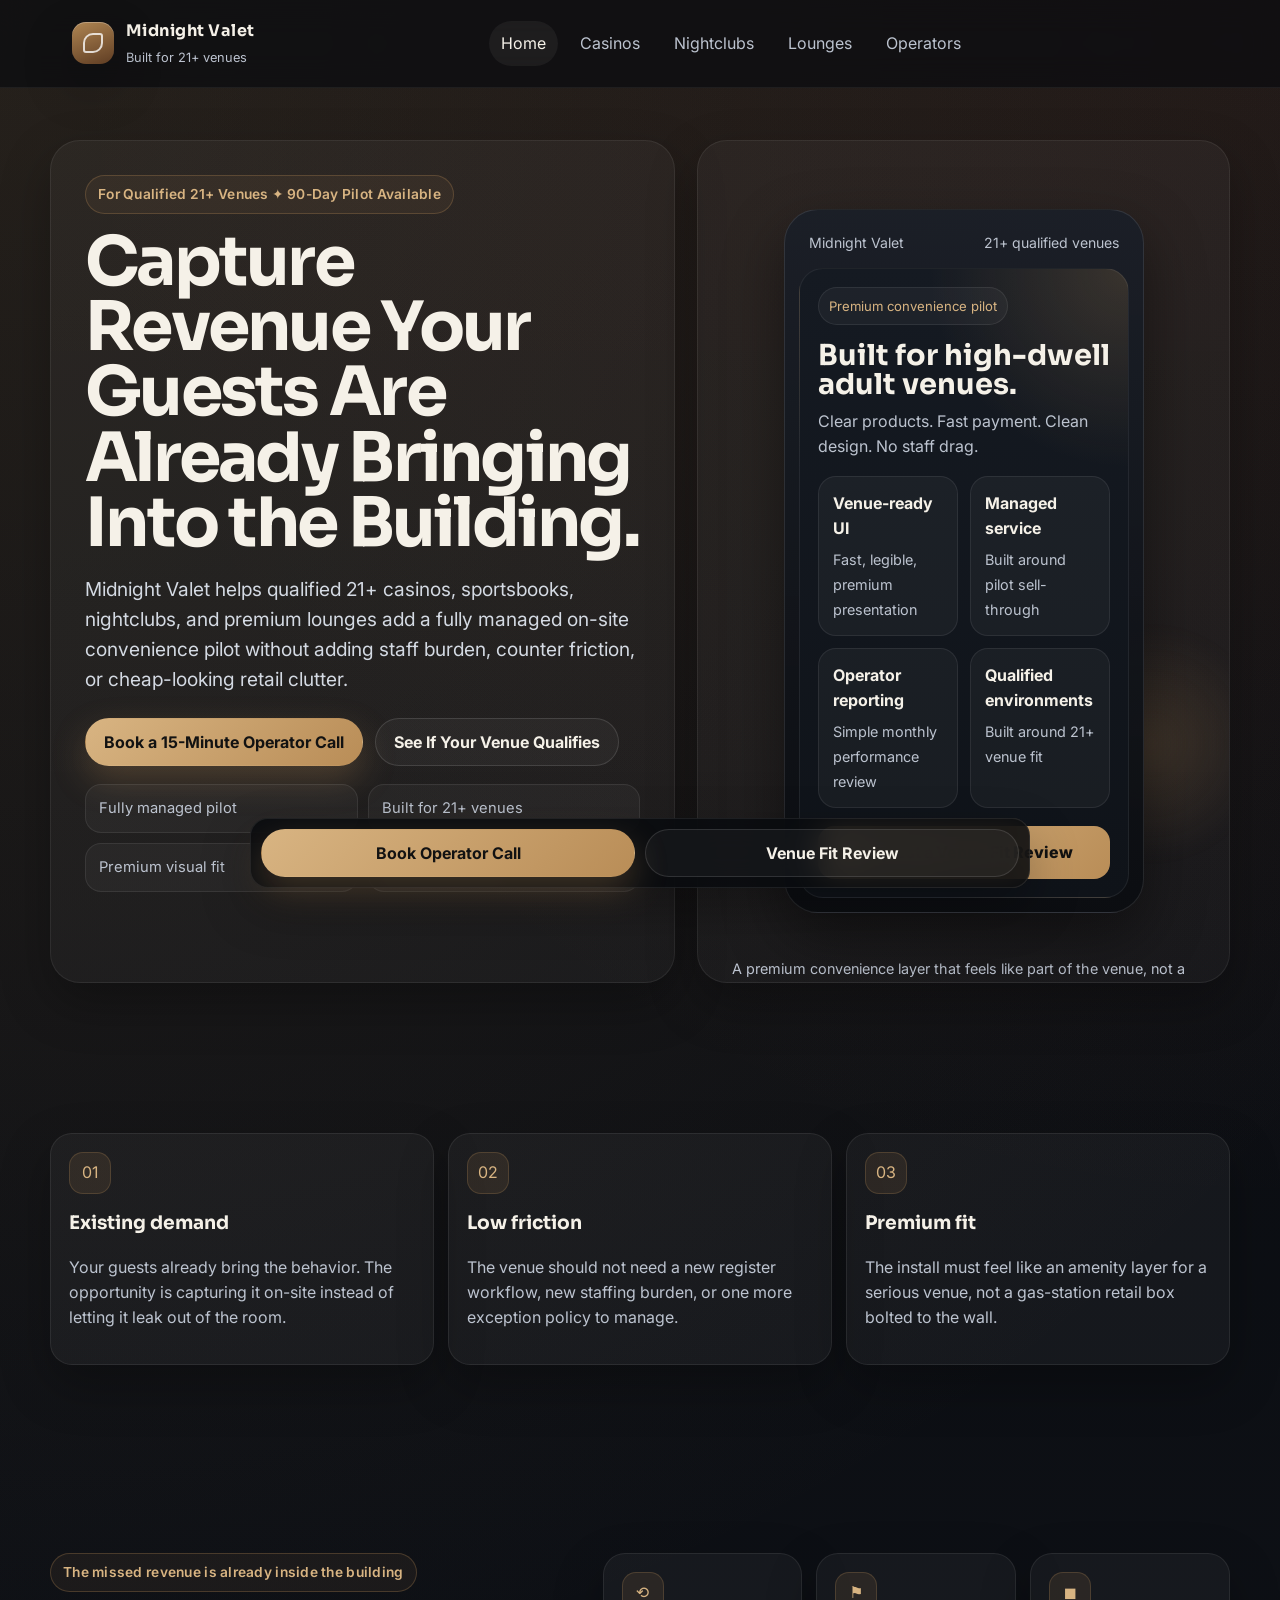
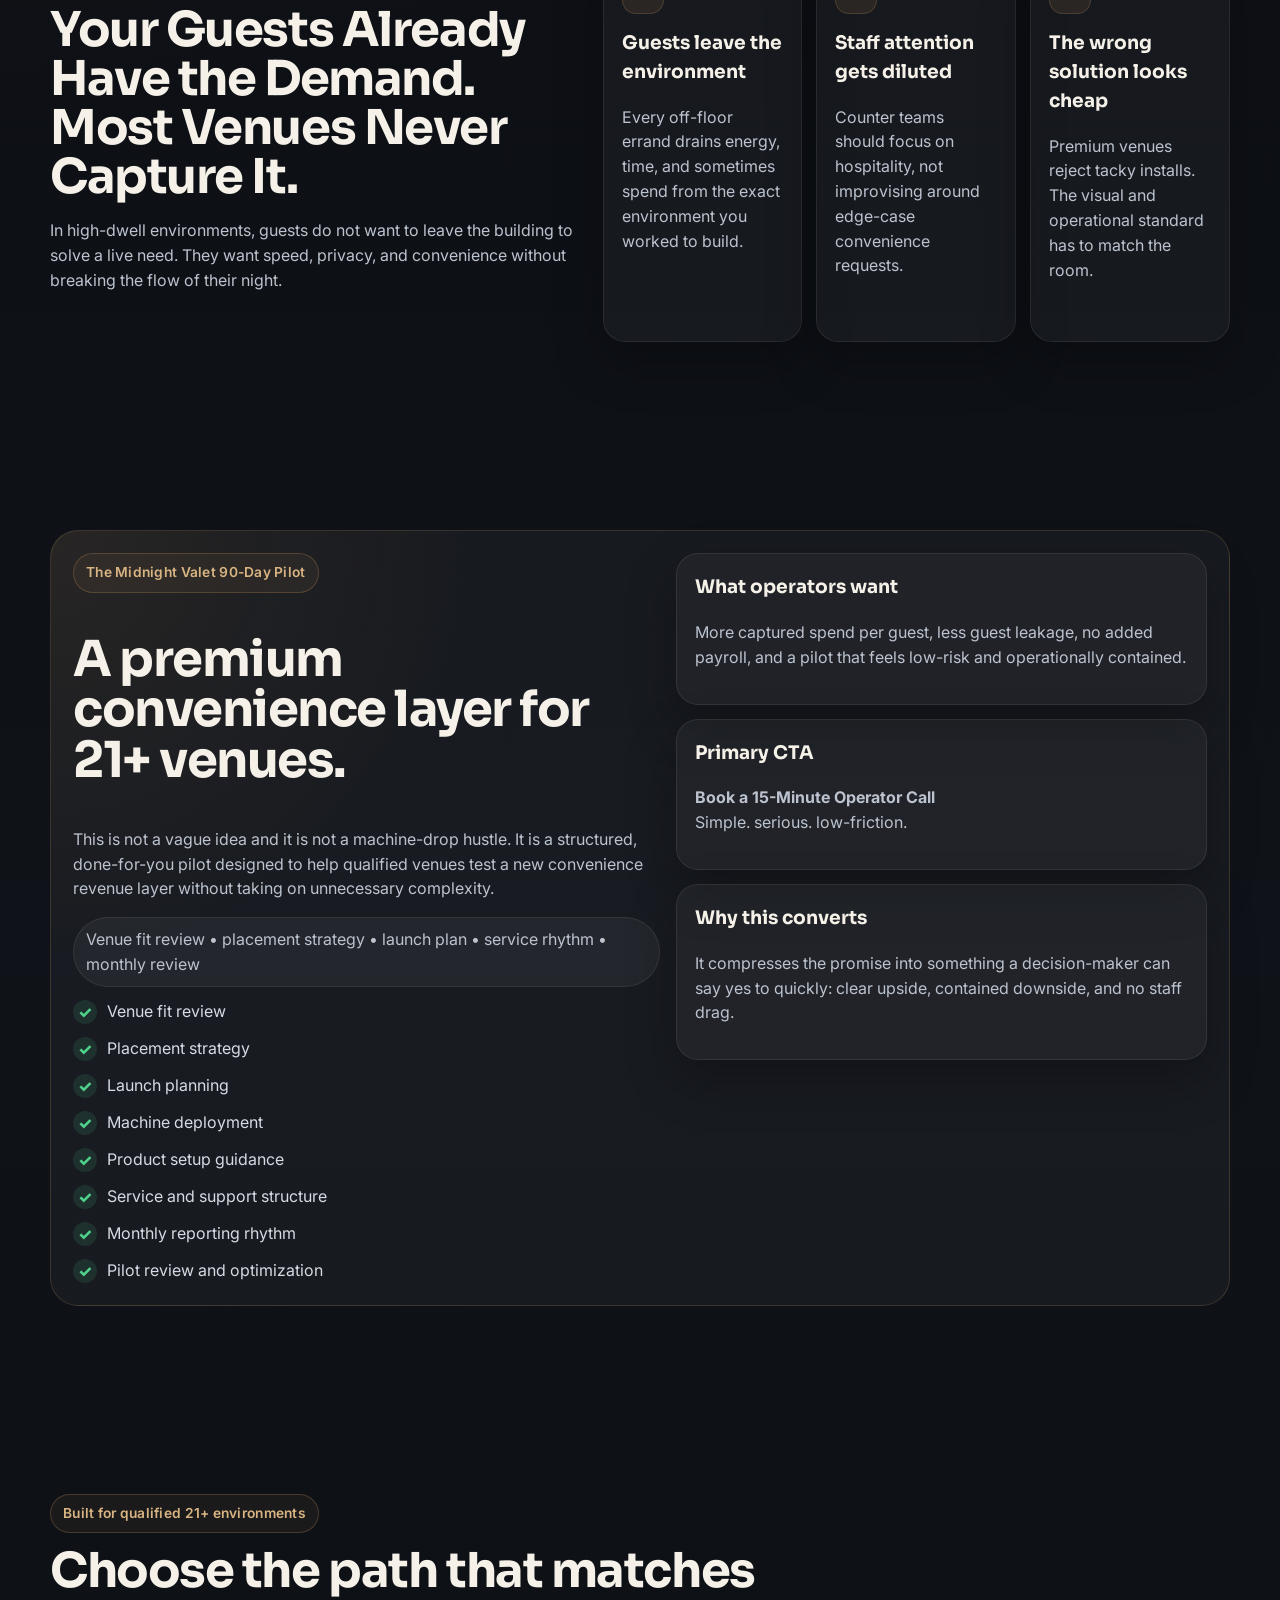
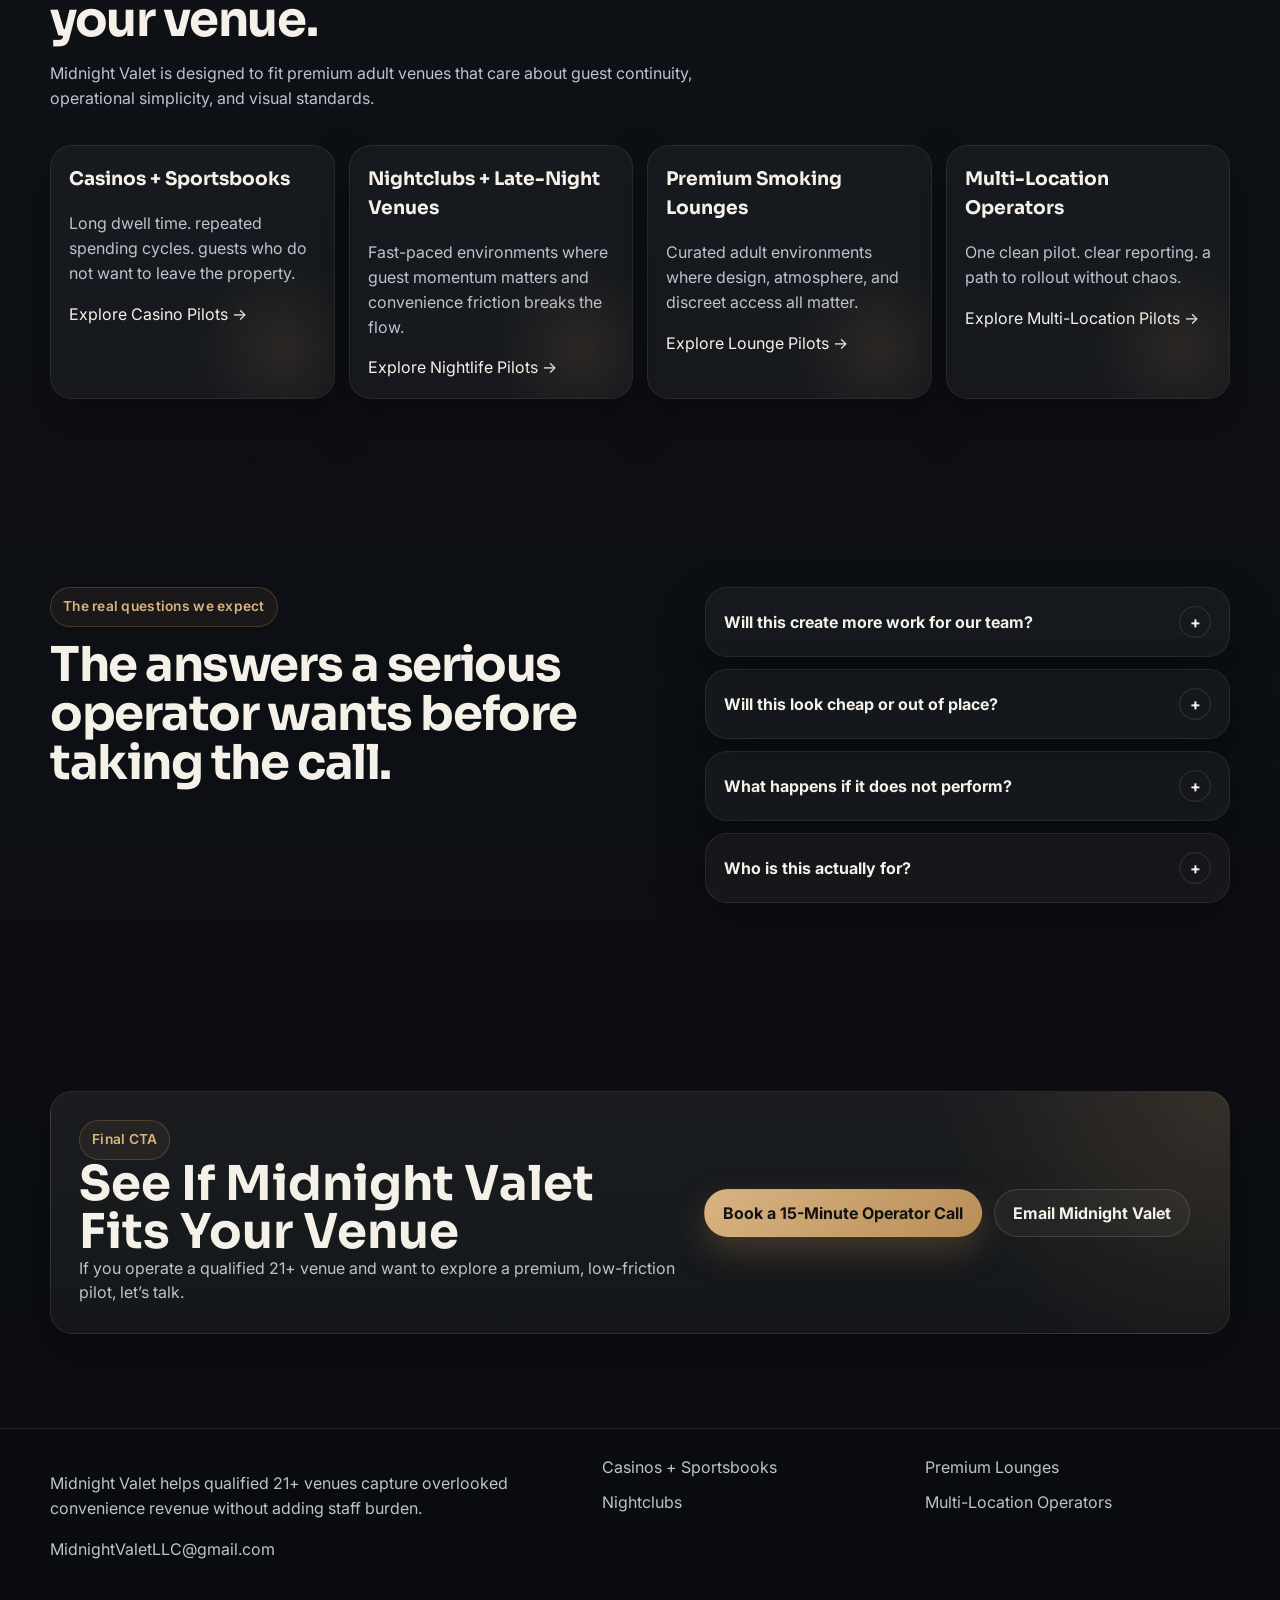
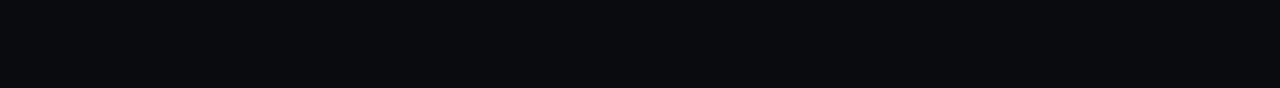
==== commit 76ad4a18: "Add files via upload" ====
--- a/index.html
+++ b/index.html
@@ -4,79 +4,31 @@
   <meta charset="utf-8">
   <meta name="viewport" content="width=device-width, initial-scale=1">
   <title>Midnight Valet | Premium Convenience Systems for 21+ Venues</title>
-  <meta name="description" content="Midnight Valet helps qualified 21+ casinos and sportsbooks capture overlooked on-site convenience revenue without adding staff burden.">
+  <meta name="description" content="Midnight Valet helps qualified 21+ venues capture overlooked convenience revenue through a premium, fully managed 90-day pilot.">
   <meta name="theme-color" content="#0b0d10">
-  <meta property="og:title" content="Midnight Valet | Premium Convenience Systems for 21+ Venues">
-  <meta property="og:description" content="A mobile-first, high-conversion landing page for qualified 21+ venue operators.">
-  <meta property="og:type" content="website">
-  <meta property="og:url" content="https://midnightvalet.com/">
-  <meta property="og:image" content="https://midnightvalet.com/og-cover.jpg">
   <link rel="preconnect" href="https://fonts.googleapis.com">
   <link rel="preconnect" href="https://fonts.gstatic.com" crossorigin>
   <link href="https://fonts.googleapis.com/css2?family=Inter:wght@400;500;600;700;800&family=Sora:wght@600;700;800&display=swap" rel="stylesheet">
   <link rel="stylesheet" href="styles.css">
   <link rel="canonical" href="https://midnightvalet.com/">
   <link rel="manifest" href="site.webmanifest">
-  <script type="application/ld+json">
-  {
-    "@context": "https://schema.org",
-    "@type": "Organization",
-    "name": "Midnight Valet",
-    "url": "https://midnightvalet.com/",
-    "logo": "https://midnightvalet.com/logo.svg",
-    "description": "Premium convenience systems for qualified 21+ venues.",
-    "sameAs": []
-  }
-  </script>
-  <script type="application/ld+json">
-  {
-    "@context": "https://schema.org",
-    "@type": "Service",
-    "serviceType": "Premium convenience systems for qualified 21+ venues",
-    "provider": {
-      "@type": "Organization",
-      "name": "Midnight Valet"
-    },
-    "audience": {
-      "@type": "Audience",
-      "audienceType": "Qualified 21+ casino, sportsbook, nightlife, and lounge operators"
-    },
-    "areaServed": "United States",
-    "description": "Midnight Valet installs and manages premium on-site convenience systems for qualified 21+ venues through a low-friction pilot model."
-  }
-  </script>
-  <script type="application/ld+json">
-  {
-    "@context": "https://schema.org",
-    "@type": "FAQPage",
-    "mainEntity": [
-      {
-        "@type": "Question",
-        "name": "What types of venues qualify?",
-        "acceptedAnswer": {
-          "@type": "Answer",
-          "text": "Midnight Valet is designed for qualified 21+ venues with strong dwell time, stable operations, and clear policy fit."
-        }
-      },
-      {
-        "@type": "Question",
-        "name": "What does the pilot include?",
-        "acceptedAnswer": {
-          "@type": "Answer",
-          "text": "The pilot includes venue fit review, placement planning, install guidance, managed stocking and service rhythm, and performance review."
-        }
-      },
-      {
-        "@type": "Question",
-        "name": "Who handles service and restocking?",
-        "acceptedAnswer": {
-          "@type": "Answer",
-          "text": "Midnight Valet is positioned as a managed service model, so the venue avoids creating a new counter workflow or staffing burden."
-        }
-      }
-    ]
-  }
-  </script>
+  <script type="application/ld+json">{
+    "@context":"https://schema.org",
+    "@type":"Organization",
+    "name":"Midnight Valet",
+    "url":"https://midnightvalet.com/",
+    "email":"mailto:MidnightValetLLC@gmail.com",
+    "description":"Premium adult-convenience systems for qualified 21+ venues."
+  }</script>
+  <script type="application/ld+json">{
+  "@context": "https://schema.org",
+  "@type": "FAQPage",
+  "mainEntity": [
+    {"@type": "Question", "name": "What types of venues qualify?", "acceptedAnswer": {"@type": "Answer", "text": "Midnight Valet is built for qualified 21+ casinos, sportsbooks, nightclubs, and premium lounges with clear policy fit and long-dwell adult traffic."}},
+    {"@type": "Question", "name": "What does the pilot include?", "acceptedAnswer": {"@type": "Answer", "text": "The pilot includes venue fit review, placement planning, launch preparation, service rhythm, and a structured performance review."}},
+    {"@type": "Question", "name": "Who handles service and restocking?", "acceptedAnswer": {"@type": "Answer", "text": "Midnight Valet is positioned as a managed service model so the venue does not need to create a new counter or staffing workflow."}}
+  ]
+}</script>
 </head>
 <body>
   <a class="skip-link" href="#main">Skip to content</a>
@@ -84,10 +36,7 @@
     <div class="header-shell">
       <a href="index.html" class="brand-lockup" aria-label="Midnight Valet home">
         <span class="brand-mark" aria-hidden="true"></span>
-        <span>
-          <span class="brand-name">Midnight Valet</span><br>
-          <span class="brand-tag">Built for 21+ venues</span>
-        </span>
+        <span><span class="brand-name">Midnight Valet</span><br><span class="brand-tag">Built for 21+ venues</span></span>
       </a>
       <nav class="desktop-nav" aria-label="Primary">
         <a href="index.html" data-nav-link>Home</a>
@@ -112,304 +61,173 @@
       <a href="#cta">Book a 15-Minute Operator Call</a>
     </nav>
   </header>
-
-  <main id="main">
-    <section class="hero">
-      <div class="container hero-grid">
-        <div class="hero-copy reveal">
-          <span class="eyebrow">90-Day Pilot Offer ✦ Qualified 21+ venues only</span>
-          <h1>Capture revenue your guests are already bringing into the building.</h1>
-          <p>Midnight Valet helps qualified 21+ casinos and sportsbooks add a premium, fully managed convenience layer without adding staff burden, register friction, or operational chaos.</p>
-          <div class="hero-actions">
-            <a class="btn btn-primary" href="#cta">Book a 15-Minute Operator Call</a>
-            <a class="btn btn-secondary" href="#offer">See the 90-Day Pilot</a>
-          </div>
-          <div class="micro-proof" aria-label="Key offer proof points">
-            <div>Designed for 21+ venues</div>
-            <div>No added payroll</div>
-            <div>Premium fit, not smoke-shop clutter</div>
-            <div>Managed service rhythm</div>
-          </div>
-        </div>
-        <div class="hero-visual reveal">
-          <div class="glow" aria-hidden="true"></div>
-          <div class="mock-stage">
-            <div class="machine" aria-label="Midnight Valet interface preview">
-              <div class="machine-top">
-                <span>Midnight Valet</span>
-                <span>21+ qualified venues</span>
+  
+<main id="main">
+  <section class="hero">
+    <div class="container hero-grid">
+      <div class="hero-copy reveal">
+        <span class="eyebrow">For Qualified 21+ Venues ✦ 90-Day Pilot Available</span>
+        <h1>Capture Revenue Your Guests Are Already Bringing Into the Building.</h1>
+        <p>Midnight Valet helps qualified 21+ casinos, sportsbooks, nightclubs, and premium lounges add a fully managed on-site convenience pilot without adding staff burden, counter friction, or cheap-looking retail clutter.</p>
+        <div class="hero-actions">
+          <a class="btn btn-primary" href="#cta">Book a 15-Minute Operator Call</a>
+          <a class="btn btn-secondary" href="#offer">See If Your Venue Qualifies</a>
+        </div>
+        <div class="micro-proof" aria-label="Key offer proof points">
+          <div>Fully managed pilot</div>
+          <div>Built for 21+ venues</div>
+          <div>Premium visual fit</div>
+          <div>No added payroll</div>
+        </div>
+      </div>
+      <div class="hero-visual reveal">
+        <div class="glow" aria-hidden="true"></div>
+        <div class="mock-stage">
+          <div class="machine" aria-label="Midnight Valet interface preview">
+            <div class="machine-top">
+              <span>Midnight Valet</span>
+              <span>21+ qualified venues</span>
+            </div>
+            <div class="machine-screen">
+              <span class="ui-chip">Premium convenience pilot</span>
+              <h2 style="font-family:var(--font-head);font-size:1.8rem;line-height:1;margin:16px 0 10px;">Built for high-dwell adult venues.</h2>
+              <p style="color:var(--muted);margin:0 0 12px;">Clear products. Fast payment. Clean design. No staff drag.</p>
+              <div class="ui-grid">
+                <div class="product-card"><strong>Venue-ready UI</strong><span>Fast, legible, premium presentation</span></div>
+                <div class="product-card"><strong>Managed service</strong><span>Built around pilot sell-through</span></div>
+                <div class="product-card"><strong>Operator reporting</strong><span>Simple monthly performance review</span></div>
+                <div class="product-card"><strong>Qualified environments</strong><span>Built around 21+ venue fit</span></div>
               </div>
-              <div class="machine-screen">
-                <span class="ui-chip">Premium convenience pilot</span>
-                <h2 style="font-family:var(--font-head);font-size:1.8rem;line-height:1;margin:16px 0 10px;">Built for high-dwell adult venues.</h2>
-                <p style="color:var(--muted);margin:0 0 12px;">Clear products. Fast payment. Clean design. No staff drag.</p>
-                <div class="ui-grid">
-                  <div class="product-card"><strong>Venue-ready UI</strong><span>Fast, legible, premium presentation</span></div>
-                  <div class="product-card"><strong>Managed stocking</strong><span>Designed around pilot sell-through</span></div>
-                  <div class="product-card"><strong>Operator reporting</strong><span>Simple monthly performance review</span></div>
-                  <div class="product-card"><strong>Qualified environments</strong><span>Built around 21+ venue fit</span></div>
-                </div>
-                <div class="mock-cta">Request a Venue Fit Review</div>
-              </div>
+              <div class="mock-cta">Request a Venue Fit Review</div>
             </div>
           </div>
-          <p class="hero-caption">A modern landing page should make the decision clear before the buyer has to work for it.</p>
-        </div>
-      </div>
-    </section>
-
-    <section class="section section-tight">
-      <div class="container">
-        <div class="kicker-grid">
-          <div class="kicker reveal">
-            <div class="icon">01</div>
-            <h3>Existing demand</h3>
-            <p>Your guests already bring the behavior. The opportunity is capturing it on-site instead of letting it leak out of the room.</p>
-          </div>
-          <div class="kicker reveal">
-            <div class="icon">02</div>
-            <h3>Low friction</h3>
-            <p>The venue should not need a new register workflow, new staffing burden, or one more exception policy to manage.</p>
-          </div>
-          <div class="kicker reveal">
-            <div class="icon">03</div>
-            <h3>Premium fit</h3>
-            <p>The install must feel like an amenity layer for a serious venue, not a gas-station retail box bolted to the wall.</p>
-          </div>
-        </div>
-      </div>
-    </section>
-
-    <section class="section">
-      <div class="container section-split alt">
-        <div class="section-head reveal">
-          <span class="eyebrow">The costly leak</span>
-          <h2>Most venues never monetize the convenience problem right in front of them.</h2>
-          <p>That missed revenue usually hides inside ordinary guest behavior: leaving the floor, breaking the social rhythm, or pulling staff into non-core requests.</p>
-        </div>
-        <div class="cards three">
-          <article class="card reveal">
-            <div class="icon">⟲</div>
-            <h3>Guests leave the environment</h3>
-            <p>Every off-floor errand drains energy, time, and sometimes spend from the exact environment you worked to build.</p>
-          </article>
-          <article class="card reveal">
-            <div class="icon">⚑</div>
-            <h3>Staff attention gets diluted</h3>
-            <p>Counter teams should focus on hospitality, not improvising around edge-case convenience requests.</p>
-          </article>
-          <article class="card reveal">
-            <div class="icon">◼</div>
-            <h3>The wrong solution looks cheap</h3>
-            <p>Premium venues reject tacky installs. The visual and operational standard has to match the room.</p>
-          </article>
-        </div>
-      </div>
-    </section>
-
-    <section class="section" id="offer">
-      <div class="container offer-shell reveal">
-        <div class="offer-grid">
-          <div>
-            <span class="eyebrow">The Midnight Valet 90-Day Pilot</span>
-            <h2 style="font-family:var(--font-head);font-size:clamp(2rem,4.2vw,3.1rem);line-height:1.02;letter-spacing:-.03em;">One pilot. One qualified venue. One clean way to prove the model.</h2>
-            <p style="color:var(--muted);max-width:42rem;">The first offer should not feel like a giant technology project. It should feel like a controlled, reversible test that creates upside without creating a new headache.</p>
-            <div class="offer-stack">
-              <div class="price-chip">Operator-focused rollout • low-friction pilot • premium placement standards</div>
-              <ul class="check-list">
-                <li>Venue fit review and qualified-environment screening</li>
-                <li>Placement recommendation built around guest flow</li>
-                <li>Launch plan and install-readiness checklist</li>
-                <li>Managed stocking and service rhythm</li>
-                <li>Simple monthly performance review</li>
-              </ul>
-            </div>
-          </div>
-          <div class="cards">
-            <article class="card">
-              <h3>Why this converts</h3>
-              <p>It compresses the promise into something a decision-maker can say yes to quickly: clear upside, contained downside, and no added payroll burden.</p>
-            </article>
-            <article class="card">
-              <h3>Primary CTA</h3>
-              <p><strong>Book a 15-Minute Operator Call</strong><br><span style="color:var(--muted);">Simple. serious. low-friction.</span></p>
-            </article>
-            <article class="card">
-              <h3>Risk reversal</h3>
-              <p>The language throughout the site positions the pilot as selective, qualified, and reversible instead of hypey or “easy passive income.”</p>
-            </article>
-          </div>
-        </div>
-      </div>
-    </section>
-
-    <section class="section section-tight">
-      <div class="container">
-        <div class="section-head reveal">
-          <span class="eyebrow">Choose your path</span>
-          <h2>One brand. Clear paths for each qualified venue type.</h2>
-          <p>The homepage narrows the main offer to casinos and sportsbooks first, then routes secondary traffic to its own buyer-specific conversion page.</p>
-        </div>
-        <div class="segment-links">
-          <a class="tile reveal" href="casinos-sportsbooks.html">
-            <h3>Casinos + Sportsbooks</h3>
-            <p>Long dwell time. strong continuity economics. clearest first wedge.</p>
-            <span class="cta-link">View page →</span>
-          </a>
-          <a class="tile reveal" href="nightclubs.html">
-            <h3>Nightclubs + Late-Night Venues</h3>
-            <p>Keep the night moving without pushing bartenders into non-core convenience tasks.</p>
-            <span class="cta-link">View page →</span>
-          </a>
-          <a class="tile reveal" href="lounges.html">
-            <h3>Premium Smoking Lounges</h3>
-            <p>Curated convenience that respects atmosphere, visual standards, and the room’s identity.</p>
-            <span class="cta-link">View page →</span>
-          </a>
-          <a class="tile reveal" href="operators.html">
-            <h3>Multi-Location Operators</h3>
-            <p>One pilot. clean reporting. a structure that can actually become a standard.</p>
-            <span class="cta-link">View page →</span>
-          </a>
-        </div>
-      </div>
-    </section>
-
-    <section class="section">
-      <div class="container section-split">
-        <div class="reveal">
-          <div class="section-head">
-            <span class="eyebrow">How it works</span>
-            <h2>The site sells one decision, then answers the buyer’s real objections.</h2>
-          </div>
-          <div class="steps">
-            <article class="step">
-              <div class="icon">1</div>
-              <h3>Fit review</h3>
-              <p>Lead with qualification, not generic lead capture. That keeps the offer selective and more credible.</p>
-            </article>
-            <article class="step">
-              <div class="icon">2</div>
-              <h3>Placement planning</h3>
-              <p>Show that placement is based on guest flow, not random wall space or machine convenience.</p>
-            </article>
-            <article class="step">
-              <div class="icon">3</div>
-              <h3>Launch prep</h3>
-              <p>Explain the rollout in operator language: install, stock, service, reporting, optimization.</p>
-            </article>
-            <article class="step">
-              <div class="icon">4</div>
-              <h3>Monthly review</h3>
-              <p>Decision-makers want to know how performance will be measured and when choices get revisited.</p>
-            </article>
-          </div>
-        </div>
-        <div class="reveal">
-          <div class="section-head">
-            <span class="eyebrow">Compliance posture</span>
-            <h2>Use the site to de-risk the sales conversation early.</h2>
-            <p>The design keeps compliance visible enough to build trust without overwhelming the page with legal copy.</p>
-          </div>
-          <div class="case-box compliance-box">
-            <h3>What the site signals</h3>
-            <ul class="dot-list">
-              <li>qualified 21+ venues only</li>
-              <li>premium install standards</li>
-              <li>no youth-coded messaging</li>
-              <li>clear fit review before rollout</li>
-              <li>operator-focused service model</li>
+        </div>
+        <p class="hero-caption">A premium convenience layer that feels like part of the venue, not a random wall machine.</p>
+      </div>
+    </div>
+  </section>
+
+  <section class="section section-tight">
+    <div class="container">
+      <div class="kicker-grid">
+        <div class="kicker reveal"><div class="icon">01</div><h3>Existing demand</h3><p>Your guests already bring the behavior. The opportunity is capturing it on-site instead of letting it leak out of the room.</p></div>
+        <div class="kicker reveal"><div class="icon">02</div><h3>Low friction</h3><p>The venue should not need a new register workflow, new staffing burden, or one more exception policy to manage.</p></div>
+        <div class="kicker reveal"><div class="icon">03</div><h3>Premium fit</h3><p>The install must feel like an amenity layer for a serious venue, not a gas-station retail box bolted to the wall.</p></div>
+      </div>
+    </div>
+  </section>
+
+  <section class="section">
+    <div class="container section-split alt">
+      <div class="section-head reveal">
+        <span class="eyebrow">The missed revenue is already inside the building</span>
+        <h2>Your Guests Already Have the Demand. Most Venues Never Capture It.</h2>
+        <p>In high-dwell environments, guests do not want to leave the building to solve a live need. They want speed, privacy, and convenience without breaking the flow of their night.</p>
+      </div>
+      <div class="cards three">
+        <article class="card reveal"><div class="icon">⟲</div><h3>Guests leave the environment</h3><p>Every off-floor errand drains energy, time, and sometimes spend from the exact environment you worked to build.</p></article>
+        <article class="card reveal"><div class="icon">⚑</div><h3>Staff attention gets diluted</h3><p>Counter teams should focus on hospitality, not improvising around edge-case convenience requests.</p></article>
+        <article class="card reveal"><div class="icon">◼</div><h3>The wrong solution looks cheap</h3><p>Premium venues reject tacky installs. The visual and operational standard has to match the room.</p></article>
+      </div>
+    </div>
+  </section>
+
+  <section class="section" id="offer">
+    <div class="container offer-shell reveal">
+      <div class="offer-grid">
+        <div>
+          <span class="eyebrow">The Midnight Valet 90-Day Pilot</span>
+          <h2 style="font-family:var(--font-head);font-size:clamp(2rem,4.2vw,3.1rem);line-height:1.02;letter-spacing:-.03em;">A premium convenience layer for 21+ venues.</h2>
+          <p style="color:var(--muted);max-width:42rem;">This is not a vague idea and it is not a machine-drop hustle. It is a structured, done-for-you pilot designed to help qualified venues test a new convenience revenue layer without taking on unnecessary complexity.</p>
+          <div class="offer-stack">
+            <div class="price-chip">Venue fit review • placement strategy • launch plan • service rhythm • monthly review</div>
+            <ul class="check-list">
+              <li>Venue fit review</li>
+              <li>Placement strategy</li>
+              <li>Launch planning</li>
+              <li>Machine deployment</li>
+              <li>Product setup guidance</li>
+              <li>Service and support structure</li>
+              <li>Monthly reporting rhythm</li>
+              <li>Pilot review and optimization</li>
             </ul>
           </div>
         </div>
-      </div>
-    </section>
-
-    <section class="section section-tight">
-      <div class="container faq-grid">
-        <div class="section-head reveal">
-          <span class="eyebrow">Objection handling</span>
-          <h2>High-converting pages answer the hard questions before the call.</h2>
-          <p>This is where the site earns trust: not by sounding flashy, but by sounding prepared.</p>
-        </div>
-        <div class="accordion reveal">
-          <article class="faq-item">
-            <button type="button"><span>Will this create staff burden?</span><span class="plus">+</span></button>
-            <div class="faq-answer"><p>The page positions Midnight Valet as a managed service model so the venue does not need a new counter workflow, extra register process, or daily stocking burden.</p></div>
-          </article>
-          <article class="faq-item">
-            <button type="button"><span>Will it look out of place in a premium venue?</span><span class="plus">+</span></button>
-            <div class="faq-answer"><p>The design language, color palette, imagery, and copy are built around premium venue fit rather than smoke-shop aesthetics.</p></div>
-          </article>
-          <article class="faq-item">
-            <button type="button"><span>What if the pilot underperforms?</span><span class="plus">+</span></button>
-            <div class="faq-answer"><p>The site frames the pilot as a controlled, reversible test. That lowers the perceived downside and makes the first conversation easier to start.</p></div>
-          </article>
-          <article class="faq-item">
-            <button type="button"><span>How does the site help with SEO and AI discovery?</span><span class="plus">+</span></button>
-            <div class="faq-answer"><p>Each page uses crawlable HTML, strong semantic headings, concise title/meta tags, internal links, and JSON-LD schema instead of burying the core offer inside images or animation.</p></div>
-          </article>
-        </div>
-      </div>
-    </section>
-
-    <section class="section cta-section" id="cta">
-      <div class="container">
-        <div class="cta-panel reveal">
-          <div>
-            <span class="eyebrow">Primary conversion moment</span>
-            <h2>See if Midnight Valet fits your venue.</h2>
-            <p>Use this section as the final close on the page. Keep the ask simple. Keep the next step low-friction. Keep the copy focused on the operator’s upside, not your machine specs.</p>
-          </div>
-          <div>
-            <div class="cta-actions">
-              <a class="btn btn-primary" href="mailto:hello@midnightvalet.com?subject=Midnight%20Valet%20Operator%20Call">Book a 15-Minute Operator Call</a>
-              <a class="btn btn-secondary" href="mailto:hello@midnightvalet.com?subject=Venue%20Fit%20Review">Request a Venue Fit Review</a>
-            </div>
-            <p style="color:var(--muted);margin-top:14px;">Tip: replace the mailto links with your scheduling link or CRM form endpoint once live.</p>
-          </div>
-        </div>
-      </div>
-    </section>
-  </main>
+        <div class="cards">
+          <article class="card"><h3>What operators want</h3><p>More captured spend per guest, less guest leakage, no added payroll, and a pilot that feels low-risk and operationally contained.</p></article>
+          <article class="card"><h3>Primary CTA</h3><p><strong>Book a 15-Minute Operator Call</strong><br><span style="color:var(--muted);">Simple. serious. low-friction.</span></p></article>
+          <article class="card"><h3>Why this converts</h3><p>It compresses the promise into something a decision-maker can say yes to quickly: clear upside, contained downside, and no staff drag.</p></article>
+        </div>
+      </div>
+    </div>
+  </section>
+
+  <section class="section section-tight">
+    <div class="container">
+      <div class="section-head reveal">
+        <span class="eyebrow">Built for qualified 21+ environments</span>
+        <h2>Choose the path that matches your venue.</h2>
+        <p>Midnight Valet is designed to fit premium adult venues that care about guest continuity, operational simplicity, and visual standards.</p>
+      </div>
+      <div class="segment-links">
+        <a class="tile reveal" href="casinos-sportsbooks.html"><h3>Casinos + Sportsbooks</h3><p>Long dwell time. repeated spending cycles. guests who do not want to leave the property.</p><span class="cta-link">Explore Casino Pilots →</span></a>
+        <a class="tile reveal" href="nightclubs.html"><h3>Nightclubs + Late-Night Venues</h3><p>Fast-paced environments where guest momentum matters and convenience friction breaks the flow.</p><span class="cta-link">Explore Nightlife Pilots →</span></a>
+        <a class="tile reveal" href="lounges.html"><h3>Premium Smoking Lounges</h3><p>Curated adult environments where design, atmosphere, and discreet access all matter.</p><span class="cta-link">Explore Lounge Pilots →</span></a>
+        <a class="tile reveal" href="operators.html"><h3>Multi-Location Operators</h3><p>One clean pilot. clear reporting. a path to rollout without chaos.</p><span class="cta-link">Explore Multi-Location Pilots →</span></a>
+      </div>
+    </div>
+  </section>
+
+  <section class="section section-tight">
+    <div class="container faq-grid">
+      <div class="section-head reveal"><span class="eyebrow">The real questions we expect</span><h2>The answers a serious operator wants before taking the call.</h2></div>
+      <div class="accordion reveal">
+        <article class="faq-item"><button type="button"><span>Will this create more work for our team?</span><span class="plus">+</span></button><div class="faq-answer"><p>No. Midnight Valet is designed to reduce burden, not create it. The whole point is to add a revenue layer without turning your staff into convenience clerks.</p></div></article>
+        <article class="faq-item"><button type="button"><span>Will this look cheap or out of place?</span><span class="plus">+</span></button><div class="faq-answer"><p>That is exactly what we are avoiding. Midnight Valet is positioned and designed to feel like a premium amenity, not a random wall machine.</p></div></article>
+        <article class="faq-item"><button type="button"><span>What happens if it does not perform?</span><span class="plus">+</span></button><div class="faq-answer"><p>That is why we lead with a pilot. We test performance in the real environment, review the actual data, and expand only if it deserves to stay.</p></div></article>
+        <article class="faq-item"><button type="button"><span>Who is this actually for?</span><span class="plus">+</span></button><div class="faq-answer"><p>Qualified 21+ venues that care about guest experience, operational simplicity, and overlooked revenue already sitting inside the building.</p></div></article>
+      </div>
+    </div>
+  </section>
+
+  <section class="section cta-section" id="cta">
+    <div class="container">
+      <div class="cta-panel reveal">
+        <div>
+          <span class="eyebrow">Final CTA</span>
+          <h2>See If Midnight Valet Fits Your Venue</h2>
+          <p>If you operate a qualified 21+ venue and want to explore a premium, low-friction pilot, let’s talk.</p>
+        </div>
+        <div class="cta-actions">
+          <a class="btn btn-primary" href="mailto:MidnightValetLLC@gmail.com?subject=Midnight%20Valet%20Operator%20Call">Book a 15-Minute Operator Call</a>
+          <a class="btn btn-secondary" href="mailto:MidnightValetLLC@gmail.com?subject=Midnight%20Valet%20Venue%20Fit">Email Midnight Valet</a>
+        </div>
+      </div>
+    </div>
+  </section>
+</main>
 
   <footer class="site-footer">
     <div class="container footer-grid">
       <div>
-        <div class="brand-lockup" style="margin-bottom:12px;">
-          <span class="brand-mark" aria-hidden="true"></span>
-          <span>
-            <span class="brand-name">Midnight Valet</span><br>
-            <span class="brand-tag">Premium convenience systems for 21+ venues</span>
-          </span>
-        </div>
-        <p>Built as a mobile-first, high-contrast, crawlable site package with buyer-specific pages, objection handling, and modern CTA placement.</p>
+        <p>Midnight Valet helps qualified 21+ venues capture overlooked convenience revenue without adding staff burden.</p>
+        <p><a href="mailto:MidnightValetLLC@gmail.com">MidnightValetLLC@gmail.com</a></p>
       </div>
       <div>
-        <strong>Pages</strong>
         <ul>
           <li><a href="casinos-sportsbooks.html">Casinos + Sportsbooks</a></li>
-          <li><a href="nightclubs.html">Nightclubs + Late-Night</a></li>
-          <li><a href="lounges.html">Premium Smoking Lounges</a></li>
+          <li><a href="nightclubs.html">Nightclubs</a></li>
+        </ul>
+      </div>
+      <div>
+        <ul>
+          <li><a href="lounges.html">Premium Lounges</a></li>
           <li><a href="operators.html">Multi-Location Operators</a></li>
         </ul>
       </div>
-      <div>
-        <strong>Launch notes</strong>
-        <ul>
-          <li>Swap mailto CTAs for your scheduler or CRM form</li>
-          <li>Add real brand imagery or venue-approved renders</li>
-          <li>Replace placeholder domain references if needed</li>
-        </ul>
-      </div>
     </div>
   </footer>
-
-  <div class="sticky-cta" aria-label="Sticky primary call to action">
-    <a class="btn btn-primary" href="#cta">Book Operator Call</a>
-    <a class="btn btn-secondary" href="casinos-sportsbooks.html">See Casino Page</a>
-  </div>
-
+  <div class="sticky-cta"><a class="btn btn-primary" href="#cta">Book Operator Call</a><a class="btn btn-secondary" href="mailto:MidnightValetLLC@gmail.com?subject=Venue%20Fit%20Review">Venue Fit Review</a></div>
   <script src="script.js"></script>
 </body>
 </html>
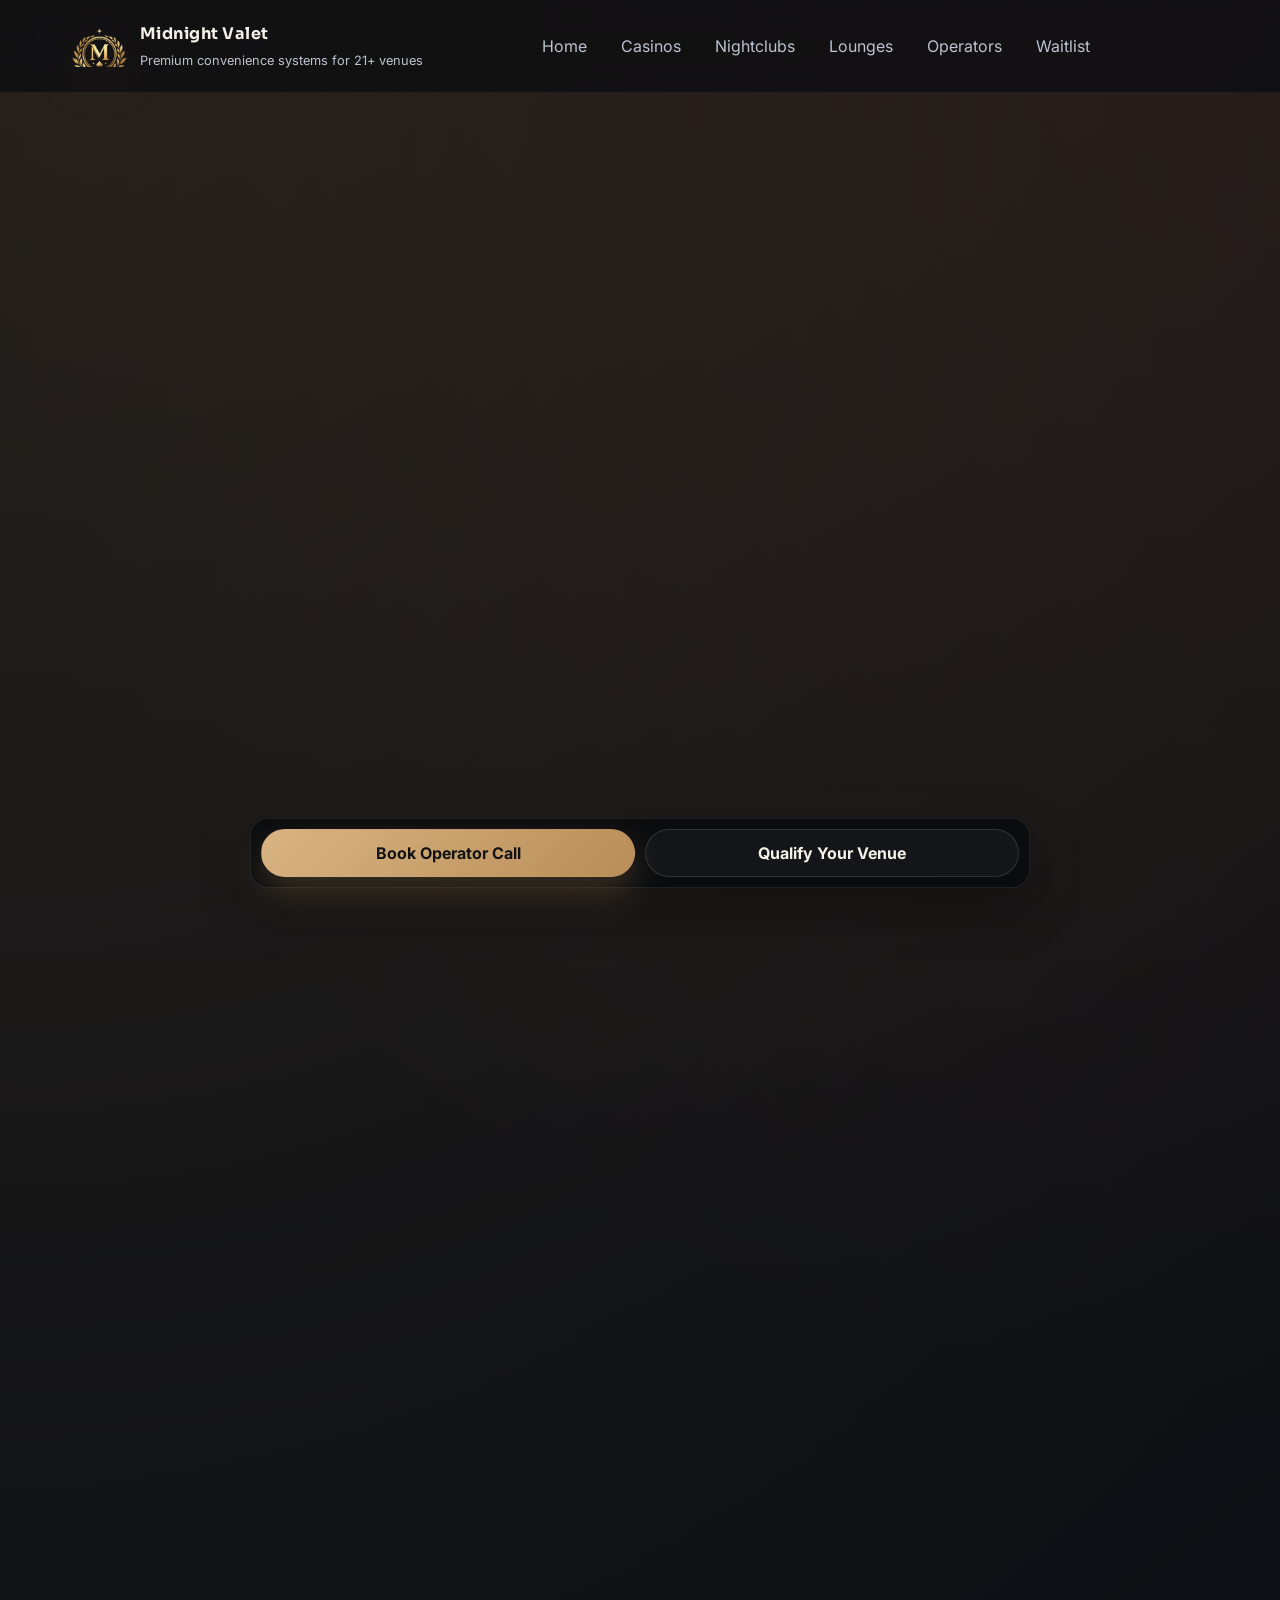
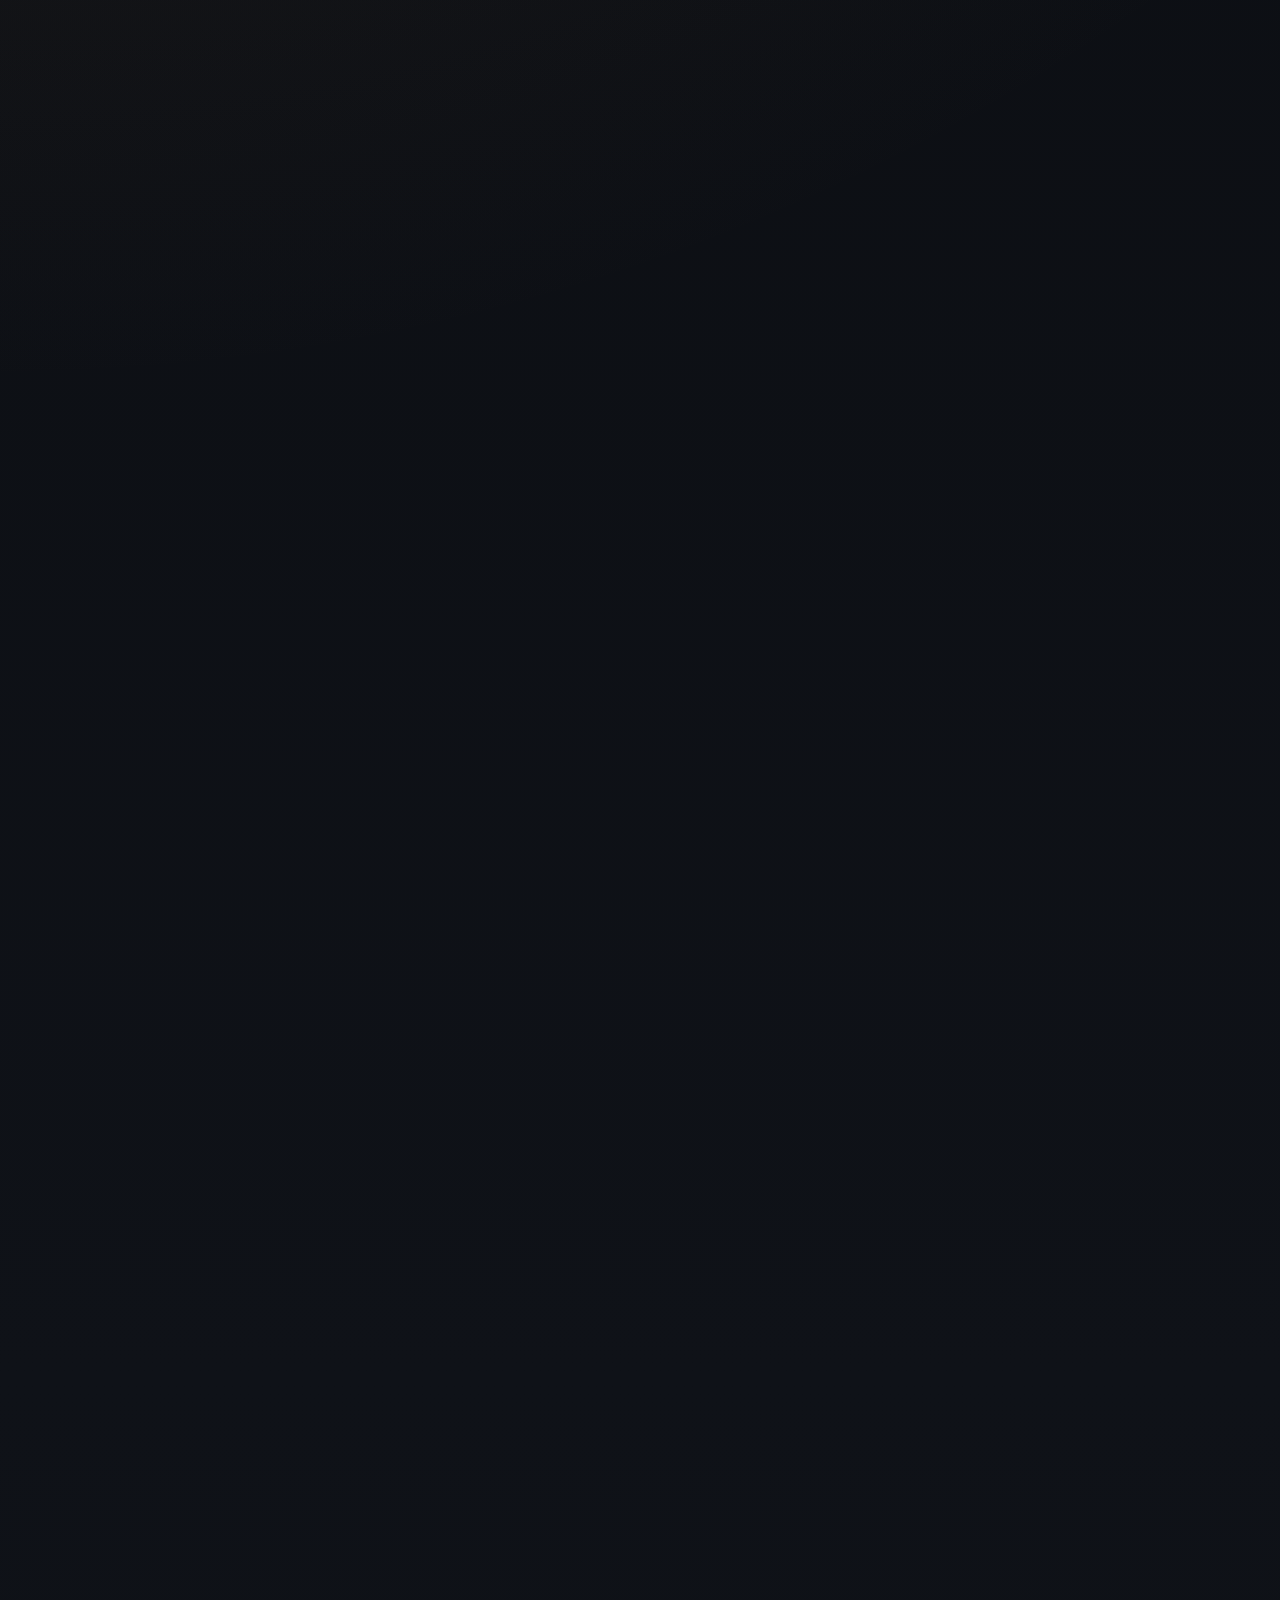
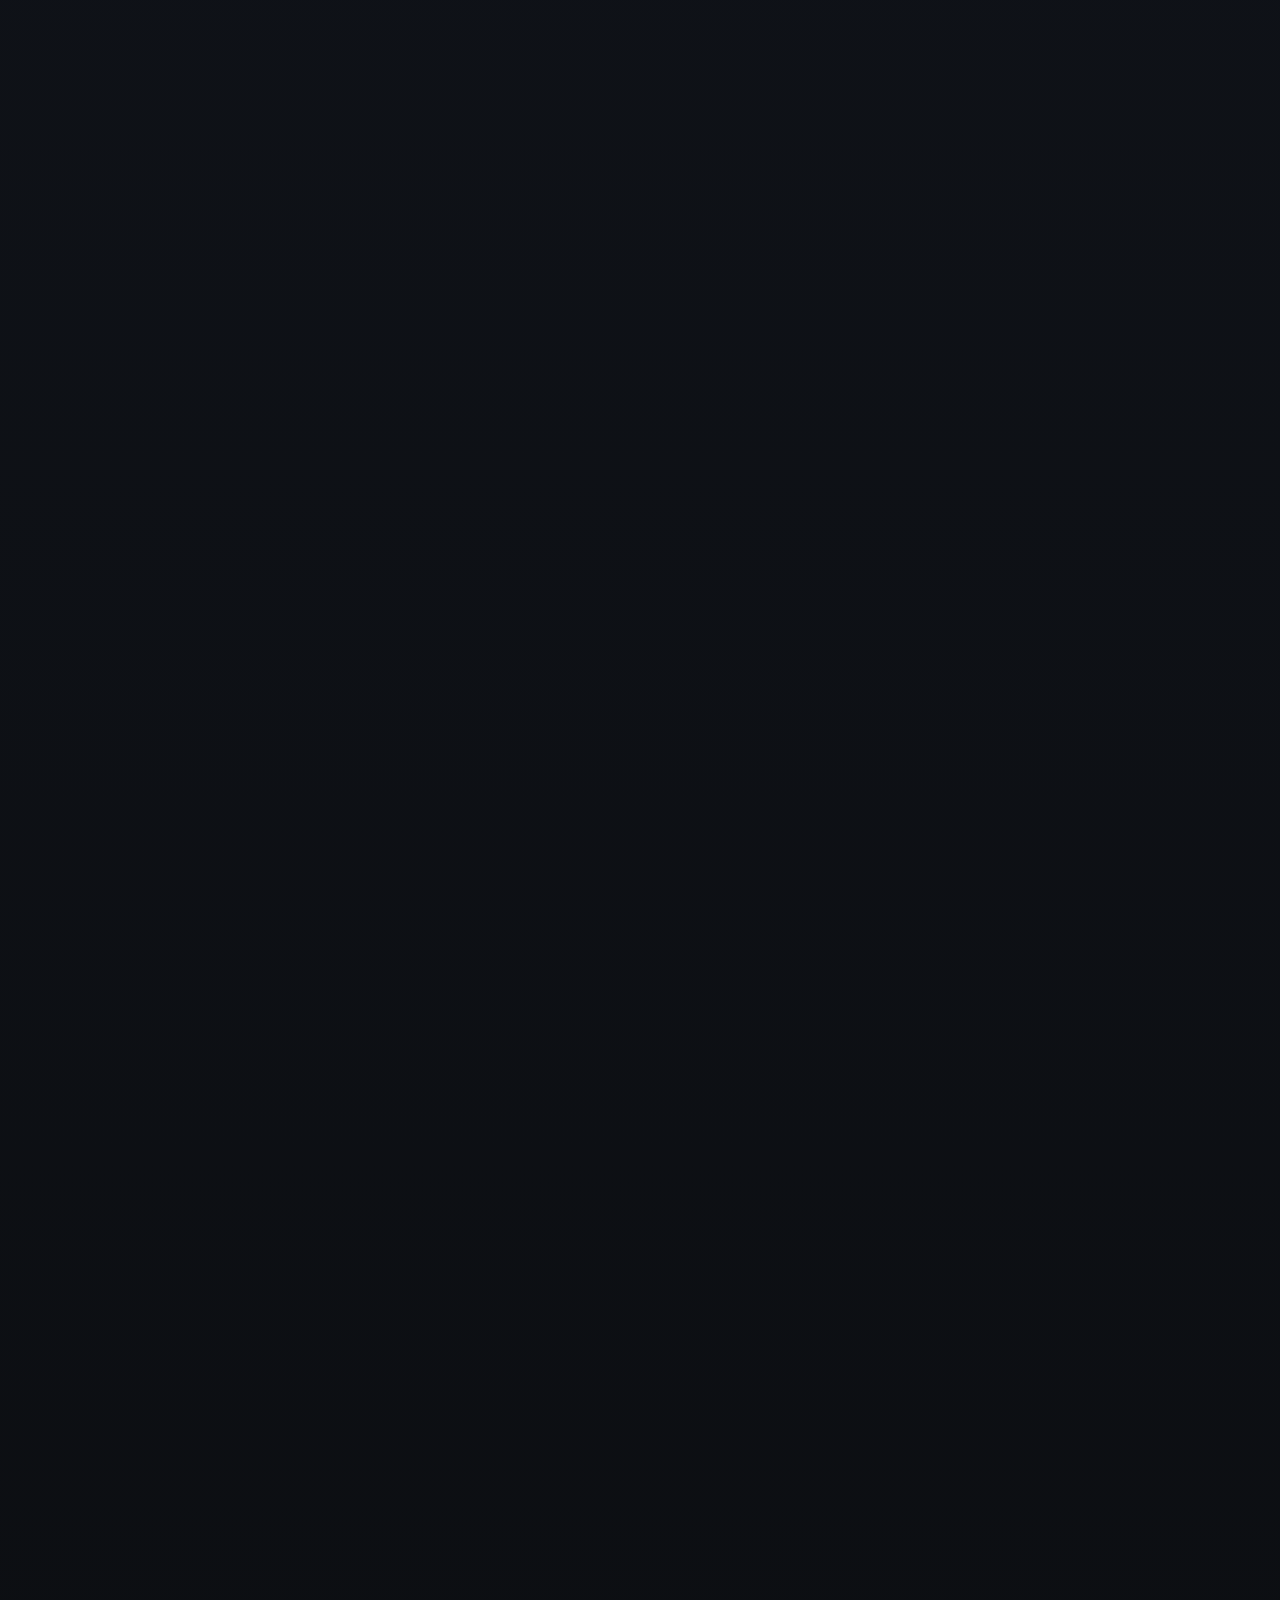
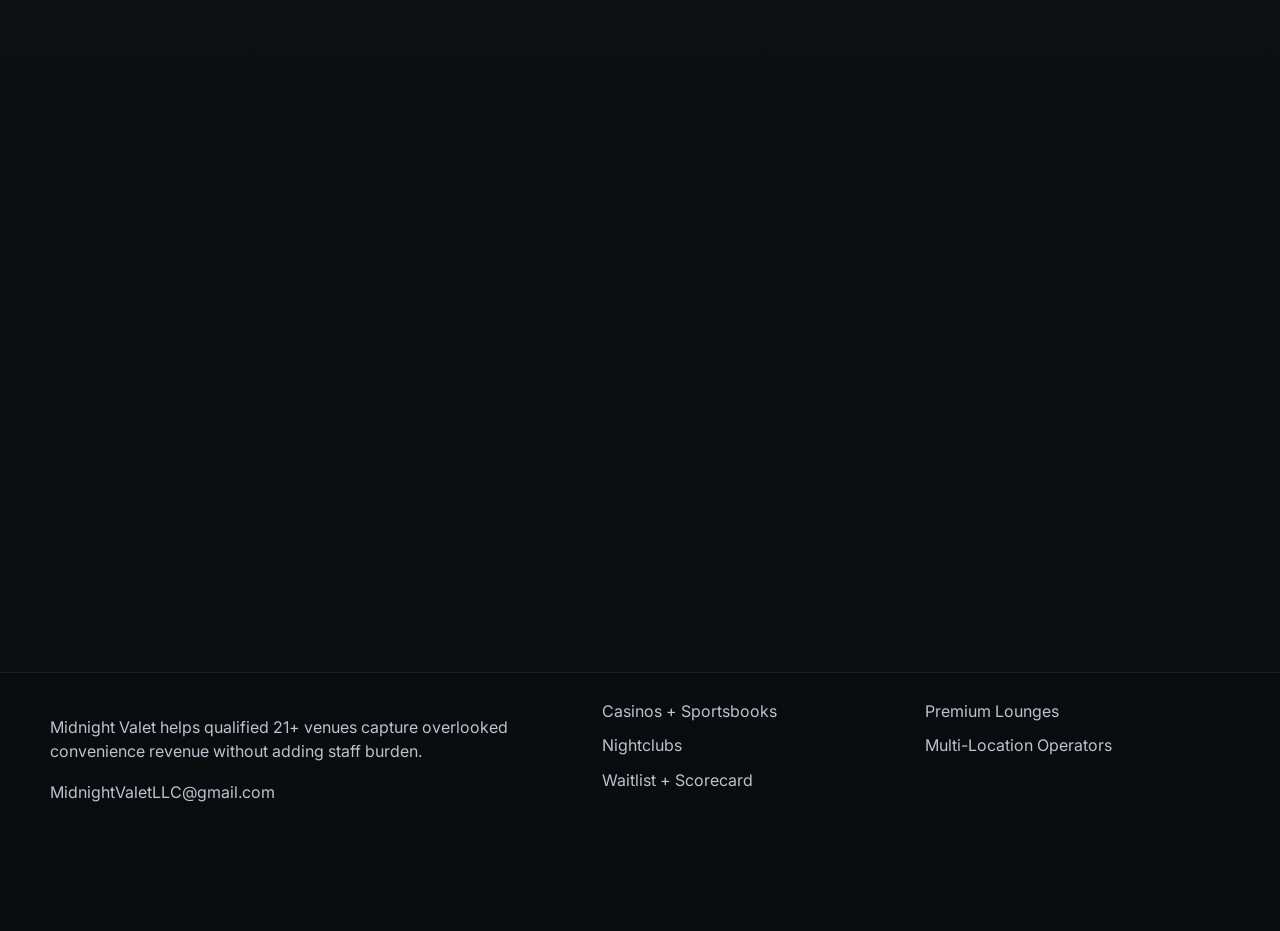
==== commit ef59bbcc: "Add files via upload" ====
--- a/index.html
+++ b/index.html
@@ -12,6 +12,8 @@
   <link rel="stylesheet" href="styles.css">
   <link rel="canonical" href="https://midnightvalet.com/">
   <link rel="manifest" href="site.webmanifest">
+  <link rel="icon" type="image/png" href="assets/favicon.png">
+  <meta property="og:image" content="https://midnightvalet.com/assets/midnight-valet-logo.png">
   <script type="application/ld+json">{
     "@context":"https://schema.org",
     "@type":"Organization",
@@ -30,13 +32,13 @@
   ]
 }</script>
 </head>
-<body>
+<body class="theme-home">
   <a class="skip-link" href="#main">Skip to content</a>
   <header class="site-header">
     <div class="header-shell">
       <a href="index.html" class="brand-lockup" aria-label="Midnight Valet home">
         <span class="brand-mark" aria-hidden="true"></span>
-        <span><span class="brand-name">Midnight Valet</span><br><span class="brand-tag">Built for 21+ venues</span></span>
+        <span><span class="brand-name">Midnight Valet</span><br><span class="brand-tag">Premium convenience systems for 21+ venues</span></span>
       </a>
       <nav class="desktop-nav" aria-label="Primary">
         <a href="index.html" data-nav-link>Home</a>
@@ -44,6 +46,7 @@
         <a href="nightclubs.html" data-nav-link>Nightclubs</a>
         <a href="lounges.html" data-nav-link>Lounges</a>
         <a href="operators.html" data-nav-link>Operators</a>
+        <a href="waitlist.html" data-nav-link>Waitlist</a>
       </nav>
       <div class="header-actions">
         <a class="btn btn-primary hidden-mobile" href="#cta">Book a 15-Minute Operator Call</a>
@@ -58,6 +61,7 @@
       <a href="nightclubs.html" data-nav-link>Nightclubs</a>
       <a href="lounges.html" data-nav-link>Smoking Lounges</a>
       <a href="operators.html" data-nav-link>Multi-Location Operators</a>
+      <a href="waitlist.html" data-nav-link>Waitlist + Scorecard</a>
       <a href="#cta">Book a 15-Minute Operator Call</a>
     </nav>
   </header>
@@ -71,7 +75,7 @@
         <p>Midnight Valet helps qualified 21+ casinos, sportsbooks, nightclubs, and premium lounges add a fully managed on-site convenience pilot without adding staff burden, counter friction, or cheap-looking retail clutter.</p>
         <div class="hero-actions">
           <a class="btn btn-primary" href="#cta">Book a 15-Minute Operator Call</a>
-          <a class="btn btn-secondary" href="#offer">See If Your Venue Qualifies</a>
+          <a class="btn btn-secondary" href="waitlist.html">Get the Venue Pilot Scorecard</a>
         </div>
         <div class="micro-proof" aria-label="Key offer proof points">
           <div>Fully managed pilot</div>
@@ -83,26 +87,22 @@
       <div class="hero-visual reveal">
         <div class="glow" aria-hidden="true"></div>
         <div class="mock-stage">
-          <div class="machine" aria-label="Midnight Valet interface preview">
-            <div class="machine-top">
-              <span>Midnight Valet</span>
-              <span>21+ qualified venues</span>
-            </div>
-            <div class="machine-screen">
-              <span class="ui-chip">Premium convenience pilot</span>
-              <h2 style="font-family:var(--font-head);font-size:1.8rem;line-height:1;margin:16px 0 10px;">Built for high-dwell adult venues.</h2>
-              <p style="color:var(--muted);margin:0 0 12px;">Clear products. Fast payment. Clean design. No staff drag.</p>
-              <div class="ui-grid">
-                <div class="product-card"><strong>Venue-ready UI</strong><span>Fast, legible, premium presentation</span></div>
-                <div class="product-card"><strong>Managed service</strong><span>Built around pilot sell-through</span></div>
-                <div class="product-card"><strong>Operator reporting</strong><span>Simple monthly performance review</span></div>
-                <div class="product-card"><strong>Qualified environments</strong><span>Built around 21+ venue fit</span></div>
+          <div class="brand-stage" aria-label="Midnight Valet brand preview">
+            <img class="hero-logo" src="assets/midnight-valet-logo.png" alt="Midnight Valet logo">
+            <div class="brand-stage-copy">
+              <span class="ui-chip">Premium fit. Contained risk. Clear upside.</span>
+              <h2 class="hero-visual-head">Built for operators who want the revenue without the drag.</h2>
+              <p class="hero-visual-copy">A sharper way to test on-site adult convenience in the kind of room where guests already bring the demand.</p>
+              <div class="proof-stack">
+                <div class="proof-pill"><strong>For the venue</strong><span>More captured spend. No added payroll.</span></div>
+                <div class="proof-pill"><strong>For the guest</strong><span>Fast, discreet, premium on-site access.</span></div>
+                <div class="proof-pill"><strong>For the decision</strong><span>Structured 90-day pilot with clean evaluation.</span></div>
               </div>
               <div class="mock-cta">Request a Venue Fit Review</div>
             </div>
           </div>
         </div>
-        <p class="hero-caption">A premium convenience layer that feels like part of the venue, not a random wall machine.</p>
+        <p class="hero-caption">Designed to feel like a premium venue amenity, not a smoke-shop machine dropped into the room.</p>
       </div>
     </div>
   </section>
@@ -137,8 +137,8 @@
       <div class="offer-grid">
         <div>
           <span class="eyebrow">The Midnight Valet 90-Day Pilot</span>
-          <h2 style="font-family:var(--font-head);font-size:clamp(2rem,4.2vw,3.1rem);line-height:1.02;letter-spacing:-.03em;">A premium convenience layer for 21+ venues.</h2>
-          <p style="color:var(--muted);max-width:42rem;">This is not a vague idea and it is not a machine-drop hustle. It is a structured, done-for-you pilot designed to help qualified venues test a new convenience revenue layer without taking on unnecessary complexity.</p>
+          <h2 style="font-family:var(--font-head);font-size:clamp(2rem,4.2vw,3.1rem);line-height:1.02;letter-spacing:-.03em;">A low-friction way to test a new revenue layer in a serious 21+ venue.</h2>
+          <p style="color:var(--muted);max-width:42rem;">Midnight Valet is built for operators who want to test real guest demand, preserve the feel of the room, and evaluate upside without building a new internal retail burden.</p>
           <div class="offer-stack">
             <div class="price-chip">Venue fit review • placement strategy • launch plan • service rhythm • monthly review</div>
             <ul class="check-list">
@@ -154,9 +154,9 @@
           </div>
         </div>
         <div class="cards">
-          <article class="card"><h3>What operators want</h3><p>More captured spend per guest, less guest leakage, no added payroll, and a pilot that feels low-risk and operationally contained.</p></article>
-          <article class="card"><h3>Primary CTA</h3><p><strong>Book a 15-Minute Operator Call</strong><br><span style="color:var(--muted);">Simple. serious. low-friction.</span></p></article>
-          <article class="card"><h3>Why this converts</h3><p>It compresses the promise into something a decision-maker can say yes to quickly: clear upside, contained downside, and no staff drag.</p></article>
+          <article class="card"><h3>What you gain</h3><p>More captured spend per guest, less guest leakage, and a cleaner on-site experience without adding payroll or counter friction.</p></article>
+          <article class="card"><h3>Why serious operators engage</h3><p>The model is easy to evaluate: one short call, one clean fit review, and one clear path to a pilot if the venue deserves it.</p></article>
+          <article class="card"><h3>Why the pilot is easier to say yes to</h3><p>It puts the decision around real economics, low disruption, and whether the room can support premium on-site convenience without operational drag.</p></article>
         </div>
       </div>
     </div>
@@ -164,16 +164,36 @@
 
   <section class="section section-tight">
     <div class="container">
+      <div class="leadmagnet-panel reveal">
+        <div>
+          <span class="eyebrow">Not ready to book the call yet?</span>
+          <h2>Join the Midnight Valet priority waitlist and get the 21+ Venue Pilot Scorecard.</h2>
+          <p>Get the exact screening checklist we use to judge venue fit, placement strength, guest-demand quality, and rollout readiness — then decide if a pilot is worth the conversation.</p>
+          <ul class="check-list">
+            <li>7-factor venue fit scorecard</li>
+            <li>Pilot-readiness checklist for operators</li>
+            <li>Priority updates as new pilot windows open</li>
+          </ul>
+        </div>
+        <div class="leadmagnet-actions">
+          <a class="btn btn-primary" href="waitlist.html">Get the Scorecard + Join the Waitlist</a>
+          <p class="form-note">Best for operators who are interested but not ready for a live call yet.</p>
+        </div>
+      </div>
+    </div>
+  </section>
+
+  <section class="section section-tight">    <div class="container">
       <div class="section-head reveal">
         <span class="eyebrow">Built for qualified 21+ environments</span>
         <h2>Choose the path that matches your venue.</h2>
         <p>Midnight Valet is designed to fit premium adult venues that care about guest continuity, operational simplicity, and visual standards.</p>
       </div>
       <div class="segment-links">
-        <a class="tile reveal" href="casinos-sportsbooks.html"><h3>Casinos + Sportsbooks</h3><p>Long dwell time. repeated spending cycles. guests who do not want to leave the property.</p><span class="cta-link">Explore Casino Pilots →</span></a>
+        <a class="tile reveal" href="casinos-sportsbooks.html"><h3>Casinos + Sportsbooks</h3><p>Long dwell time, repeated spending cycles, and guests who do not want to leave the property.</p><span class="cta-link">Explore Casino Pilots →</span></a>
         <a class="tile reveal" href="nightclubs.html"><h3>Nightclubs + Late-Night Venues</h3><p>Fast-paced environments where guest momentum matters and convenience friction breaks the flow.</p><span class="cta-link">Explore Nightlife Pilots →</span></a>
         <a class="tile reveal" href="lounges.html"><h3>Premium Smoking Lounges</h3><p>Curated adult environments where design, atmosphere, and discreet access all matter.</p><span class="cta-link">Explore Lounge Pilots →</span></a>
-        <a class="tile reveal" href="operators.html"><h3>Multi-Location Operators</h3><p>One clean pilot. clear reporting. a path to rollout without chaos.</p><span class="cta-link">Explore Multi-Location Pilots →</span></a>
+        <a class="tile reveal" href="operators.html"><h3>Multi-Location Operators</h3><p>One clean pilot, clear reporting, and a path to rollout without chaos.</p><span class="cta-link">Explore Multi-Location Pilots →</span></a>
       </div>
     </div>
   </section>
@@ -194,7 +214,7 @@
     <div class="container">
       <div class="cta-panel reveal">
         <div>
-          <span class="eyebrow">Final CTA</span>
+          <span class="eyebrow">For qualified 21+ properties</span>
           <h2>See If Midnight Valet Fits Your Venue</h2>
           <p>If you operate a qualified 21+ venue and want to explore a premium, low-friction pilot, let’s talk.</p>
         </div>
@@ -217,6 +237,7 @@
         <ul>
           <li><a href="casinos-sportsbooks.html">Casinos + Sportsbooks</a></li>
           <li><a href="nightclubs.html">Nightclubs</a></li>
+          <li><a href="waitlist.html">Waitlist + Scorecard</a></li>
         </ul>
       </div>
       <div>
@@ -227,7 +248,7 @@
       </div>
     </div>
   </footer>
-  <div class="sticky-cta"><a class="btn btn-primary" href="#cta">Book Operator Call</a><a class="btn btn-secondary" href="mailto:MidnightValetLLC@gmail.com?subject=Venue%20Fit%20Review">Venue Fit Review</a></div>
+  <div class="sticky-cta"><a class="btn btn-primary" href="#cta">Book Operator Call</a><a class="btn btn-secondary" href="mailto:MidnightValetLLC@gmail.com?subject=Qualified%20Venue%20Review">Qualify Your Venue</a></div>
   <script src="script.js"></script>
 </body>
 </html>
--- a/styles.css
+++ b/styles.css
@@ -25,13 +25,18 @@
   margin: 0;
   font-family: var(--font-body);
   background:
-    radial-gradient(circle at top left, rgba(185,141,87,.16), transparent 34%),
-    radial-gradient(circle at top right, rgba(197,111,73,.1), transparent 24%),
+    radial-gradient(circle at top left, var(--theme-glow-1, rgba(185,141,87,.16)), transparent 34%),
+    radial-gradient(circle at top right, var(--theme-glow-2, rgba(197,111,73,.1)), transparent 24%),
     linear-gradient(180deg, #0a0c10 0%, #0f1218 52%, #0b0d10 100%);
   color: var(--text);
   line-height: 1.55;
   text-rendering: optimizeLegibility;
 }
+.theme-home { --theme-glow-1: rgba(185,141,87,.16); --theme-glow-2: rgba(197,111,73,.10); }
+.theme-casino { --theme-glow-1: rgba(185,141,87,.22); --theme-glow-2: rgba(106,39,17,.14); }
+.theme-nightlife { --theme-glow-1: rgba(132,66,135,.16); --theme-glow-2: rgba(197,111,73,.18); }
+.theme-lounge { --theme-glow-1: rgba(185,141,87,.18); --theme-glow-2: rgba(93,126,96,.12); }
+.theme-operators { --theme-glow-1: rgba(122,150,186,.16); --theme-glow-2: rgba(185,141,87,.12); }
 img { max-width: 100%; display: block; }
 a { color: inherit; text-decoration: none; }
 button { font: inherit; }
@@ -74,20 +79,13 @@
   gap: 12px;
 }
 .brand-mark {
-  width: 42px;
-  height: 42px;
-  border-radius: 14px;
-  background: linear-gradient(160deg, rgba(185,141,87,.95), rgba(100,64,37,.95));
-  box-shadow: inset 0 1px 0 rgba(255,255,255,.25), var(--shadow);
-  position: relative;
-}
-.brand-mark::before {
-  content: "";
-  position: absolute;
-  inset: 11px;
-  border-radius: 10px 3px 10px 3px;
-  border: 2px solid rgba(255,255,255,.78);
-}
+  width: 56px;
+  height: 56px;
+  background: url('assets/midnight-valet-crest.png') center/contain no-repeat;
+  filter: drop-shadow(0 12px 26px rgba(185,141,87,.22));
+  flex: 0 0 56px;
+}
+.brand-mark::before { display:none; }
 .brand-name {
   font-family: var(--font-head);
   font-size: 1rem;
@@ -98,6 +96,46 @@
   color: var(--muted);
   font-size: .8rem;
 }
+.hero-logo {
+  width: min(100%, 380px);
+  margin-inline: auto;
+  filter: drop-shadow(0 24px 44px rgba(185,141,87,.20));
+}
+.brand-stage {
+  width: min(100%, 430px);
+  border-radius: 34px;
+  border: 1px solid rgba(255,255,255,.08);
+  background:
+    radial-gradient(circle at top center, rgba(185,141,87,.18), transparent 26%),
+    linear-gradient(180deg, rgba(22,26,33,.96), rgba(11,13,17,.98));
+  padding: 24px;
+  box-shadow: 0 24px 60px rgba(0,0,0,.42);
+}
+.brand-stage-copy { margin-top: 12px; }
+.hero-visual-head {
+  font-family: var(--font-head);
+  font-size: 1.65rem;
+  line-height: 1.02;
+  margin: 16px 0 10px;
+  letter-spacing: -.03em;
+}
+.hero-visual-copy {
+  color: var(--muted);
+  margin: 0 0 14px;
+}
+.proof-stack {
+  display: grid;
+  gap: 10px;
+  margin: 18px 0;
+}
+.proof-pill {
+  border: 1px solid rgba(255,255,255,.08);
+  border-radius: 18px;
+  padding: 14px;
+  background: rgba(255,255,255,.04);
+}
+.proof-pill strong { display:block; margin-bottom: 4px; }
+.proof-pill span { color: var(--muted); font-size:.92rem; }
 .header-actions {
   display: flex;
   align-items: center;
@@ -195,13 +233,30 @@
   gap: 22px;
 }
 .hero-copy,
-.hero-visual {
+.hero-visual,
+.page-hero-shell > .reveal,
+.page-hero-shell > .case-box {
   background: linear-gradient(180deg, rgba(255,255,255,.04), rgba(255,255,255,.03));
   border: 1px solid rgba(255,255,255,.07);
   border-radius: 30px;
   padding: 22px;
   box-shadow: var(--shadow);
 }
+.page-hero-shell > .reveal {
+  position: relative;
+  overflow: hidden;
+}
+.page-hero-shell > .reveal::after {
+  content:"";
+  position:absolute;
+  inset:auto -12% -40px auto;
+  width:220px; height:220px;
+  background: radial-gradient(circle, rgba(185,141,87,.16), transparent 68%);
+  pointer-events:none;
+}
+.theme-nightlife .page-hero-shell > .reveal::after { background: radial-gradient(circle, rgba(132,66,135,.20), transparent 68%); }
+.theme-lounge .page-hero-shell > .reveal::after { background: radial-gradient(circle, rgba(93,126,96,.18), transparent 68%); }
+.theme-operators .page-hero-shell > .reveal::after { background: radial-gradient(circle, rgba(122,150,186,.18), transparent 68%); }
 .hero-copy h1,
 .page-hero h1 {
   font-family: var(--font-head);
@@ -646,3 +701,112 @@
   html { scroll-behavior: auto; }
   .reveal, .btn, .faq-item .faq-answer { transition: none; }
 }
+
+
+.leadmagnet-panel,
+.form-shell,
+.scorecard-shell {
+  border: 1px solid rgba(185,141,87,.18);
+  border-radius: 28px;
+  padding: 22px;
+  background: linear-gradient(180deg, rgba(255,255,255,.05), rgba(255,255,255,.035));
+  box-shadow: var(--shadow);
+}
+.leadmagnet-panel,
+.form-shell {
+  display: grid;
+  gap: 18px;
+}
+.leadmagnet-actions { display: grid; gap: 12px; align-content: center; }
+.field-grid { display: grid; gap: 14px; }
+.waitlist-form { display: grid; gap: 14px; }
+.waitlist-form label { display: grid; gap: 8px; color: var(--text); font-weight: 600; }
+.waitlist-form input,
+.waitlist-form select,
+.waitlist-form textarea {
+  width: 100%;
+  border-radius: 14px;
+  border: 1px solid rgba(255,255,255,.12);
+  background: rgba(255,255,255,.04);
+  color: var(--text);
+  padding: 14px 14px;
+  font: inherit;
+}
+.waitlist-form textarea { min-height: 132px; resize: vertical; }
+.waitlist-form input:focus,
+.waitlist-form select:focus,
+.waitlist-form textarea:focus {
+  outline: 2px solid rgba(185,141,87,.3);
+  border-color: rgba(185,141,87,.42);
+}
+.waitlist-form option { color: #111; }
+.checkbox-row { grid-template-columns: 20px 1fr; align-items: start; }
+.checkbox-row input { margin-top: 2px; }
+.form-actions { display: grid; gap: 10px; }
+.form-note,
+.form-status { color: var(--muted); }
+.form-status.is-success { color: var(--success); }
+.form-status.is-error { color: #ffb2a4; }
+.form-status a { color: var(--gold-soft); text-decoration: underline; }
+.hp-field { position: absolute !important; left: -9999px !important; opacity: 0 !important; pointer-events: none !important; }
+@media (min-width: 760px) {
+  .leadmagnet-panel,
+  .form-shell { grid-template-columns: 1.05fr .95fr; align-items: start; }
+  .field-grid.two { grid-template-columns: repeat(2, minmax(0,1fr)); }
+}
+
+
+.theme-casino .eyebrow, .theme-casino .ui-chip { color: #e5c18f; background: rgba(185,141,87,.12); border-color: rgba(185,141,87,.28); }
+.theme-nightlife .eyebrow, .theme-nightlife .ui-chip { color: #d8b0e5; background: rgba(132,66,135,.12); border-color: rgba(132,66,135,.28); }
+.theme-lounge .eyebrow, .theme-lounge .ui-chip { color: #d2c095; background: rgba(110,133,93,.12); border-color: rgba(110,133,93,.28); }
+.theme-operators .eyebrow, .theme-operators .ui-chip { color: #b8d2eb; background: rgba(122,150,186,.12); border-color: rgba(122,150,186,.28); }
+
+.theme-casino .btn-primary { background: linear-gradient(135deg, #f0c892, #b98d57); }
+.theme-nightlife .btn-primary { background: linear-gradient(135deg, #ddb4ef, #9d5cc1); color:#120d16; }
+.theme-lounge .btn-primary { background: linear-gradient(135deg, #e4cf98, #8f7a4b); color:#16140f; }
+.theme-operators .btn-primary { background: linear-gradient(135deg, #c2d6eb, #7ea2c5); color:#101720; }
+
+.tile:hover, .card:hover, .kicker:hover, .case-box:hover {
+  transform: translateY(-2px);
+  transition: transform .2s ease, border-color .2s ease, background .2s ease;
+  border-color: rgba(185,141,87,.22);
+  background: rgba(255,255,255,.055);
+}
+.theme-nightlife .tile:hover, .theme-nightlife .card:hover, .theme-nightlife .kicker:hover, .theme-nightlife .case-box:hover {
+  border-color: rgba(132,66,135,.28);
+}
+.theme-operators .tile:hover, .theme-operators .card:hover, .theme-operators .kicker:hover, .theme-operators .case-box:hover {
+  border-color: rgba(122,150,186,.28);
+}
+.case-box {
+  background: linear-gradient(180deg, rgba(255,255,255,.05), rgba(255,255,255,.035));
+}
+.case-box h3 { font-size: 1.1rem; }
+.hero-caption { text-align:center; }
+@media (min-width: 760px) {
+  .brand-stage { padding: 28px; }
+  .hero-visual-head { font-size: 1.85rem; }
+}
+
+.case-box {
+  position: relative;
+  overflow: hidden;
+}
+.case-box::after {
+  content: "";
+  position: absolute;
+  right: -18px;
+  bottom: -18px;
+  width: 120px;
+  height: 120px;
+  background: url('assets/midnight-valet-crest.png') center/contain no-repeat;
+  opacity: .08;
+  pointer-events: none;
+}
+.page-hero .case-box,
+.page-hero .reveal:first-child {
+  min-height: 100%;
+}
+.page-hero h1 {
+  text-wrap: balance;
+}
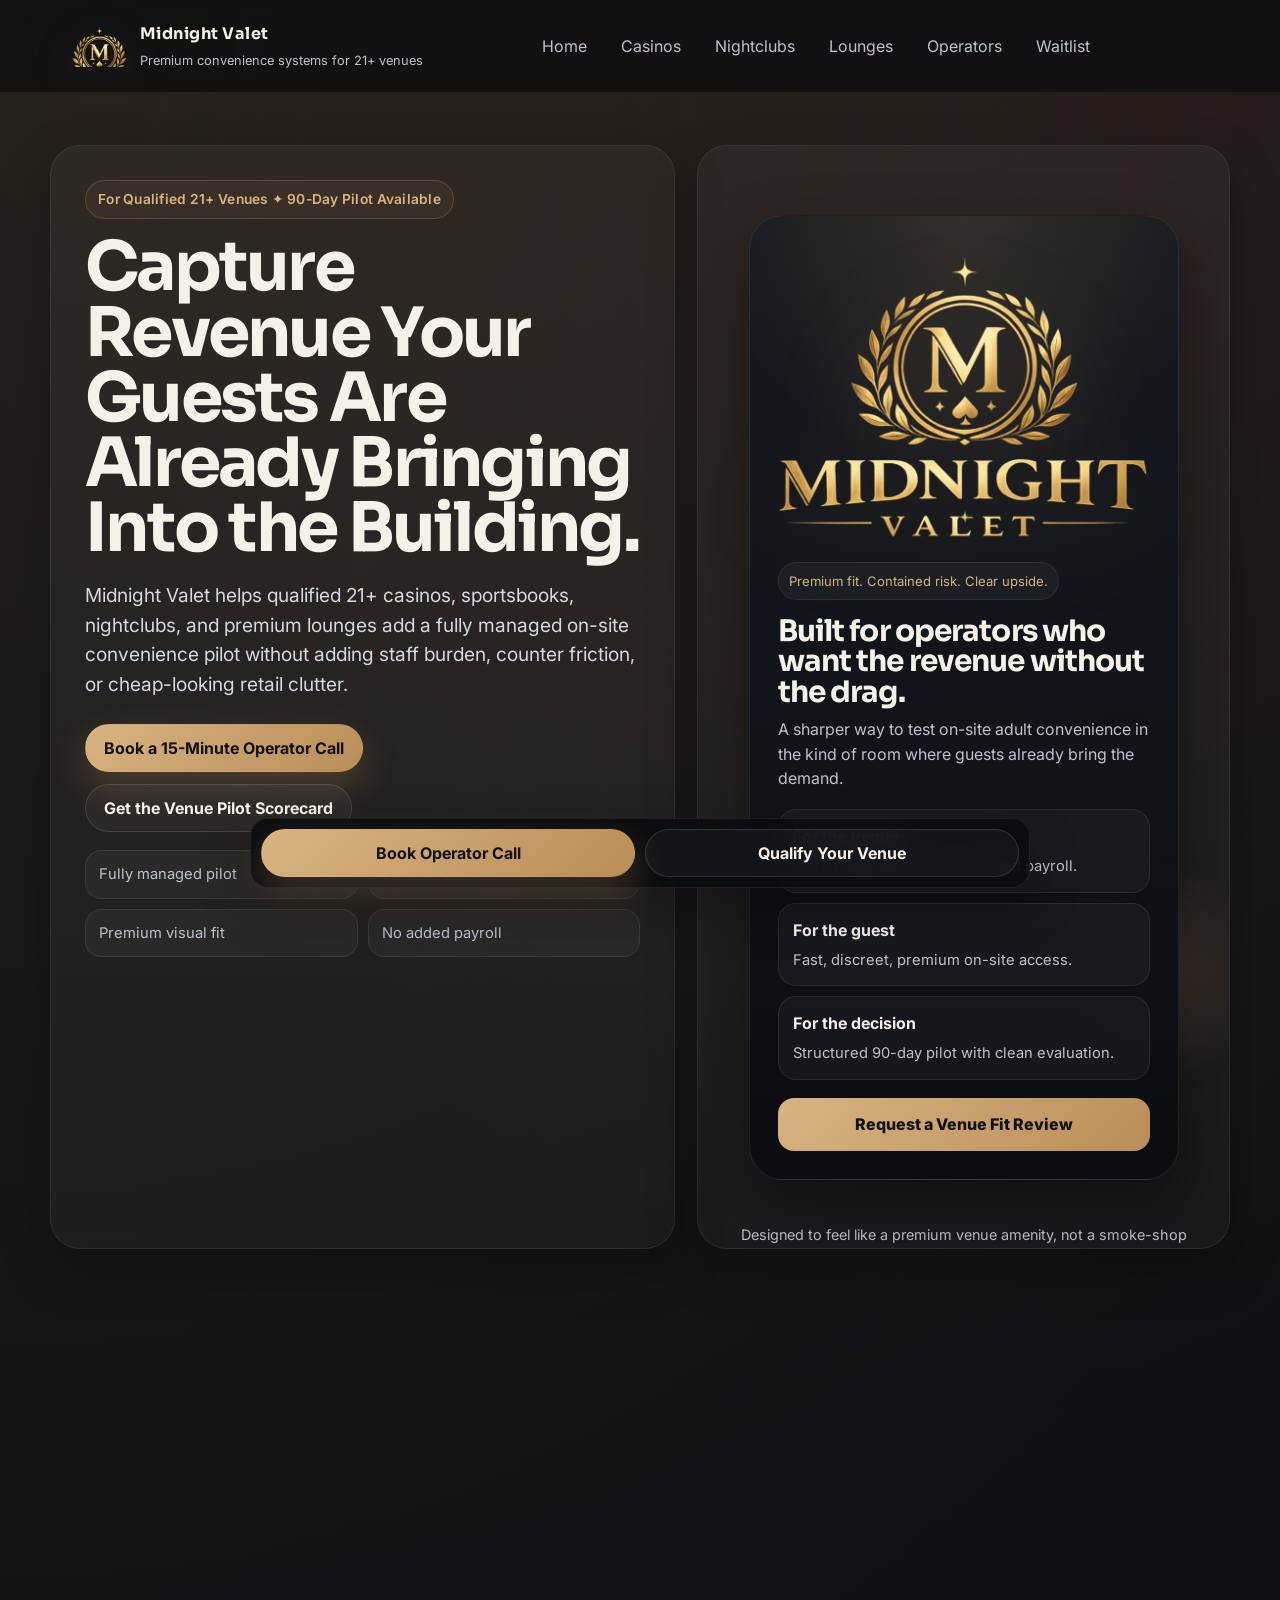
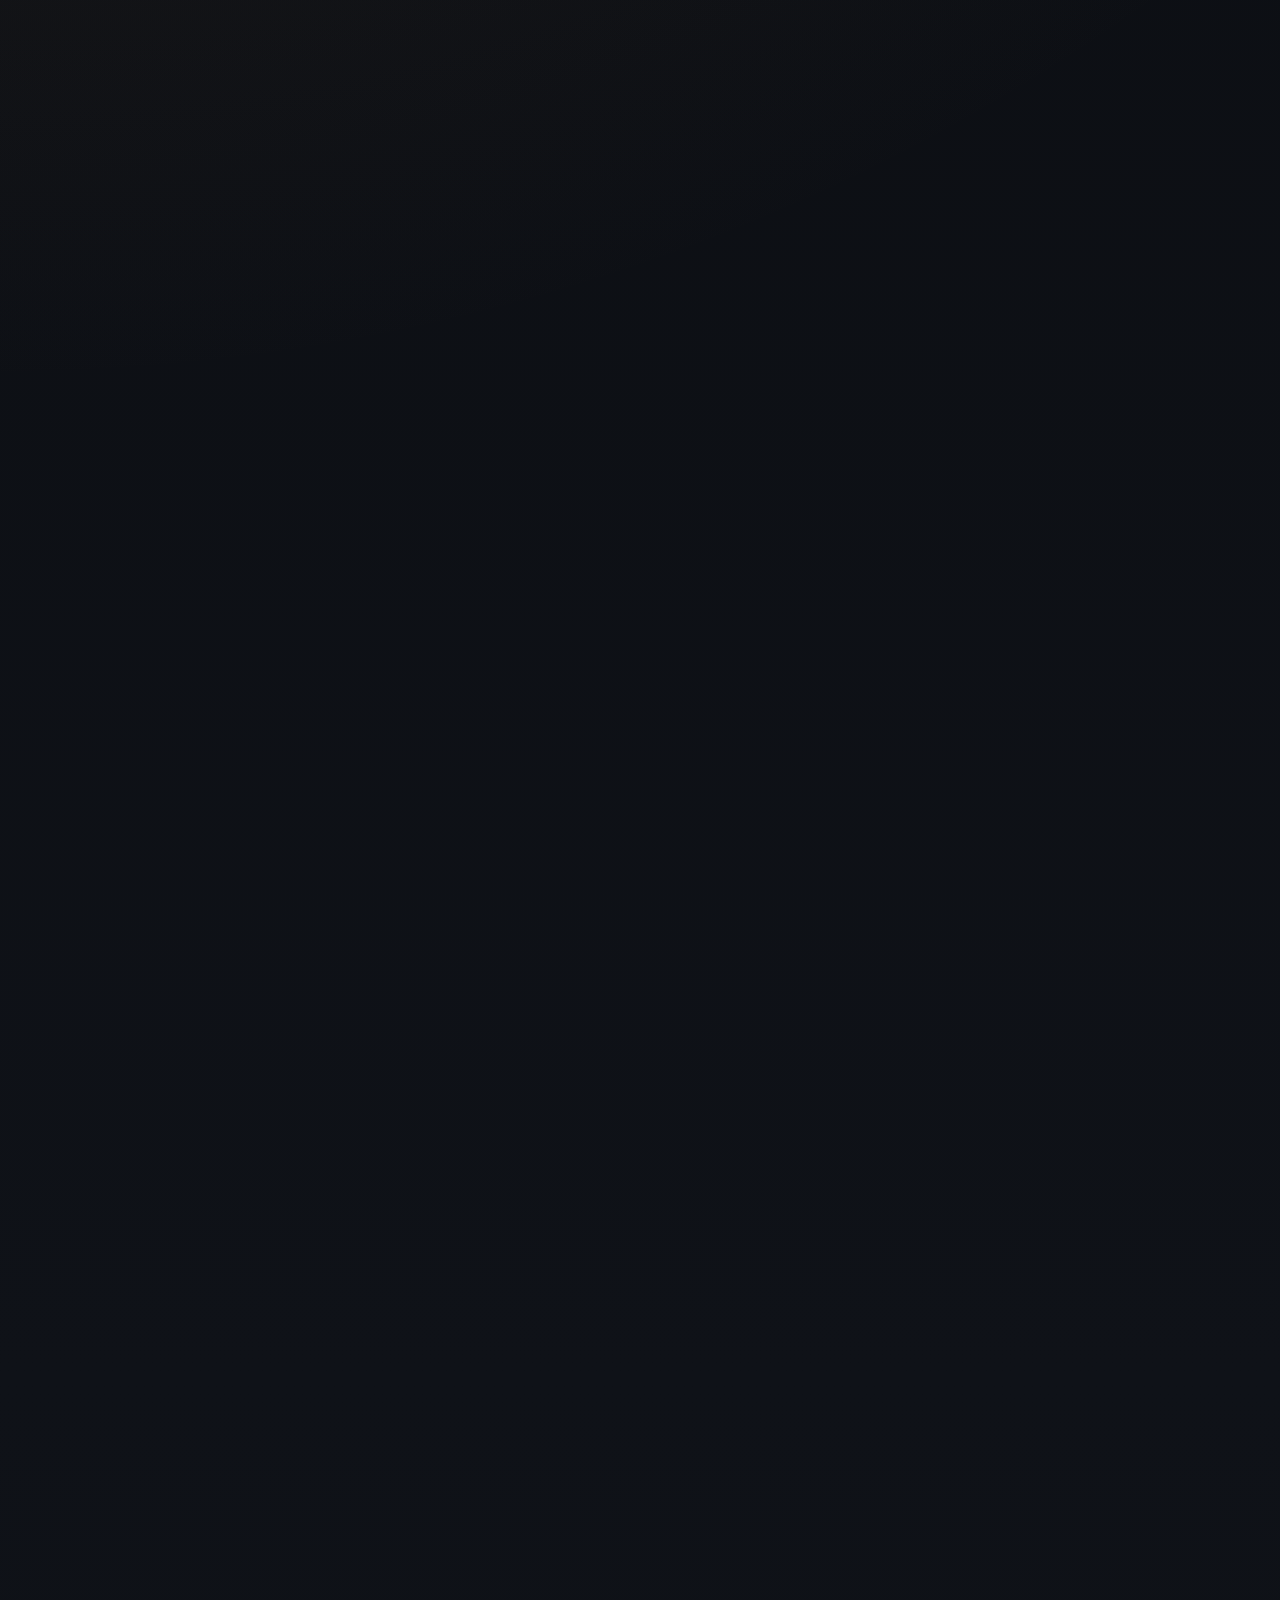
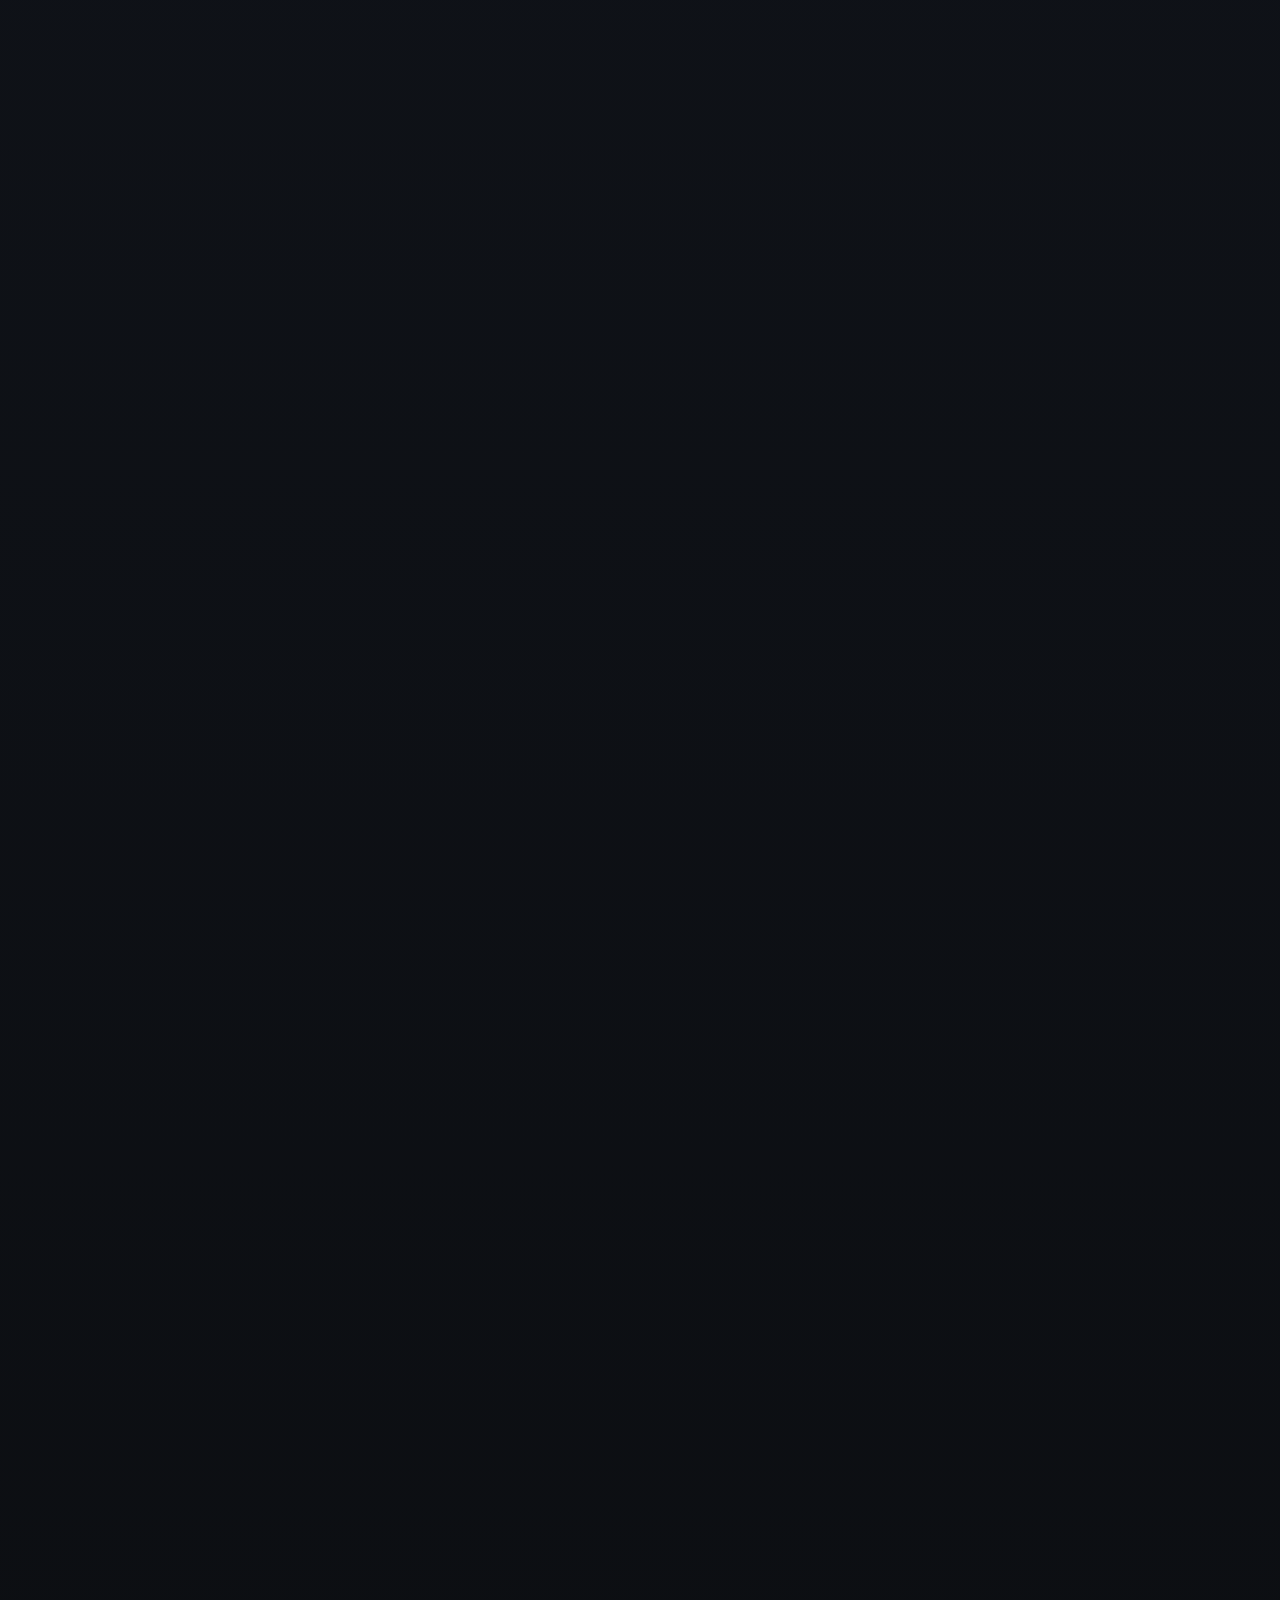
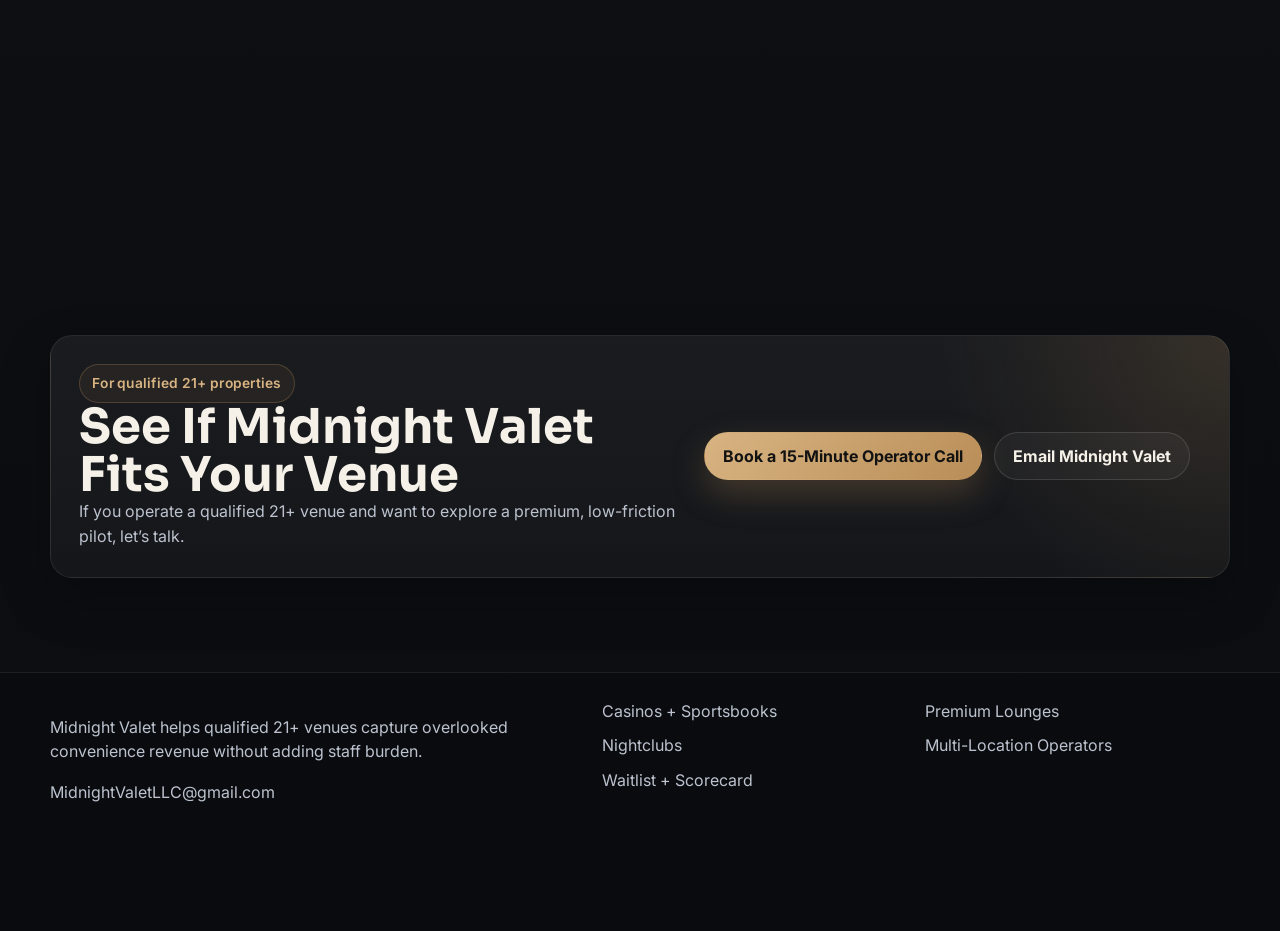
==== commit dfff8ae9: "Add files via upload" ====
--- a/index.html
+++ b/index.html
@@ -3,6 +3,7 @@
 <head>
   <meta charset="utf-8">
   <meta name="viewport" content="width=device-width, initial-scale=1">
+  <script>document.documentElement.classList.add("js");</script>
   <title>Midnight Valet | Premium Convenience Systems for 21+ Venues</title>
   <meta name="description" content="Midnight Valet helps qualified 21+ venues capture overlooked convenience revenue through a premium, fully managed 90-day pilot.">
   <meta name="theme-color" content="#0b0d10">
--- a/styles.css
+++ b/styles.css
@@ -640,8 +640,11 @@
   background: rgba(255,255,255,.04);
   color: var(--muted);
 }
-.reveal { opacity: 0; transform: translateY(16px); transition: opacity .45s ease, transform .45s ease; }
-.reveal.is-visible { opacity: 1; transform: translateY(0); }
+.reveal { opacity: 1; transform: none; }
+.js .reveal { opacity: 0; transform: translateY(16px); transition: opacity .45s ease, transform .45s ease; }
+.js .reveal.is-visible { opacity: 1; transform: translateY(0); }
+.hero .reveal, .page-hero .reveal, .cta-panel.reveal { opacity: 1; transform: none; }
+.js .hero .reveal, .js .page-hero .reveal, .js .cta-panel.reveal { opacity: 1; transform: none; }
 
 @media (min-width: 760px) {
   .header-shell { padding: 18px 22px; }
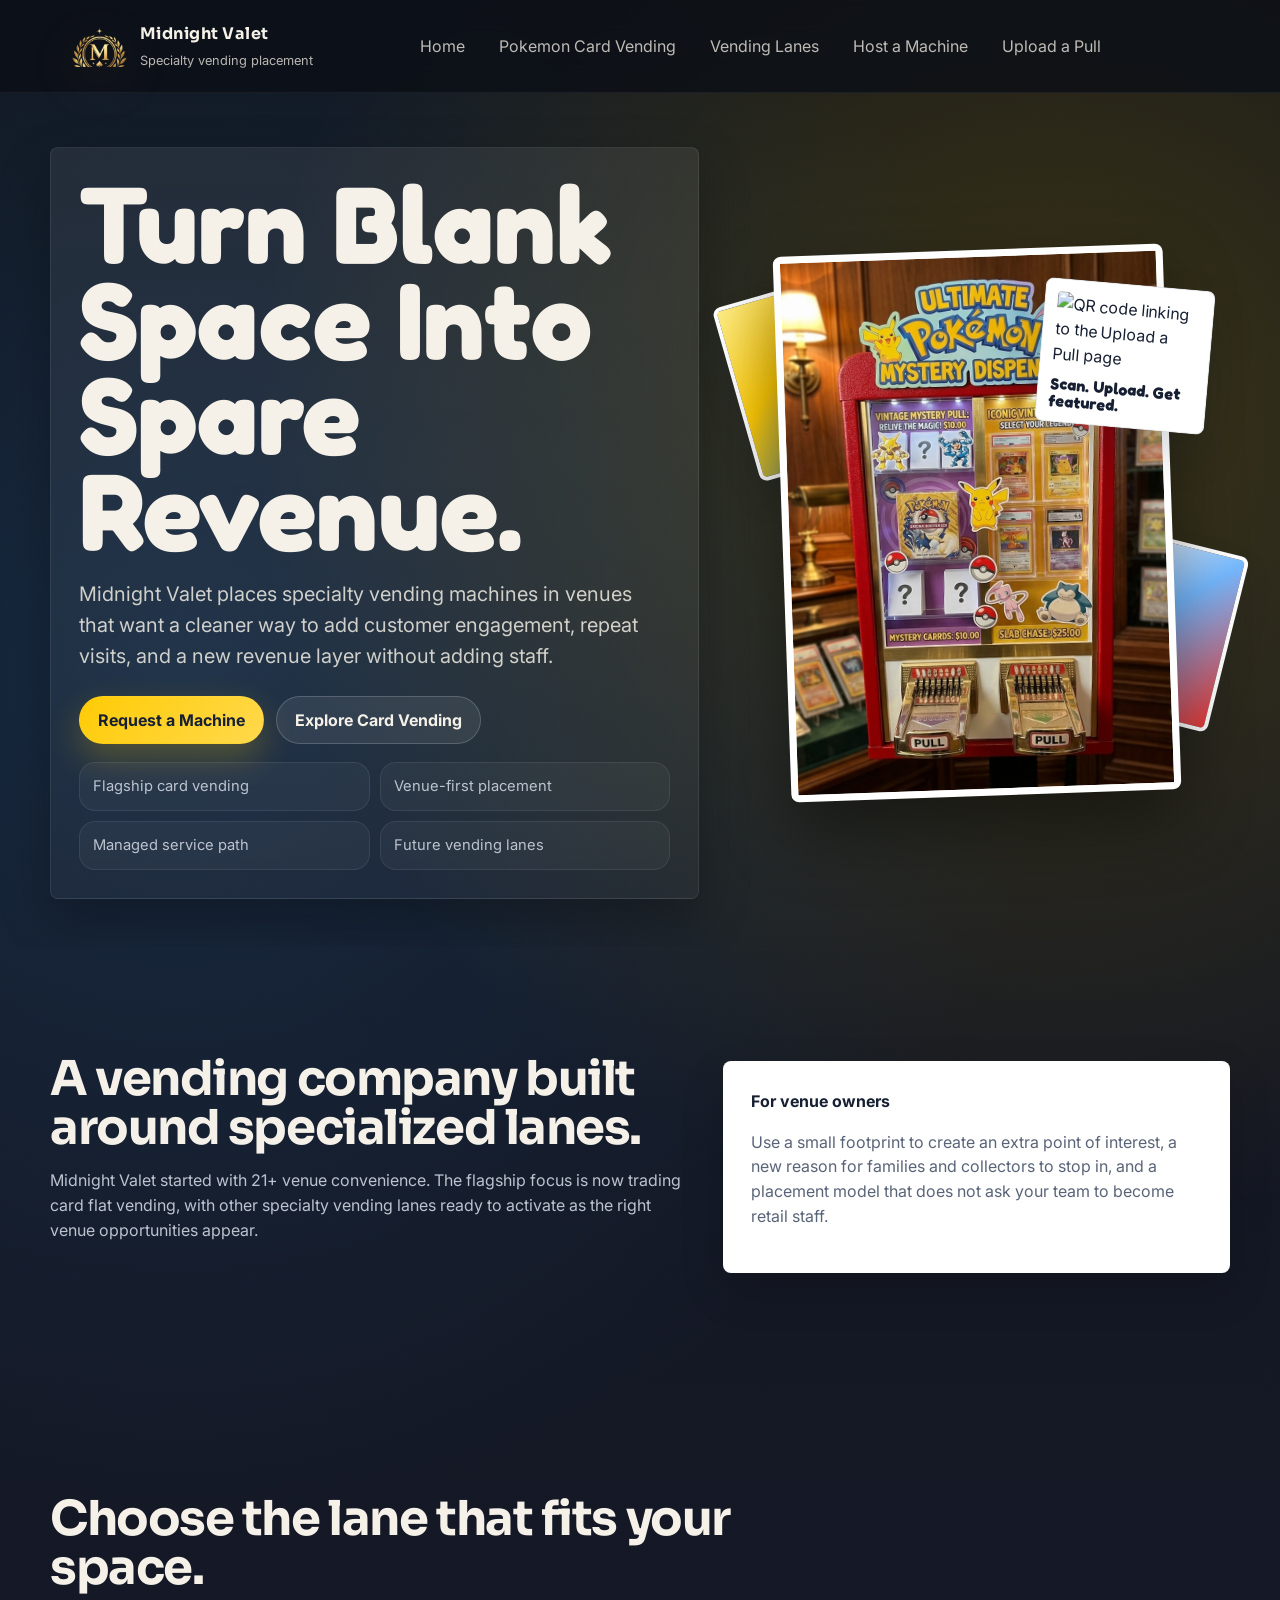
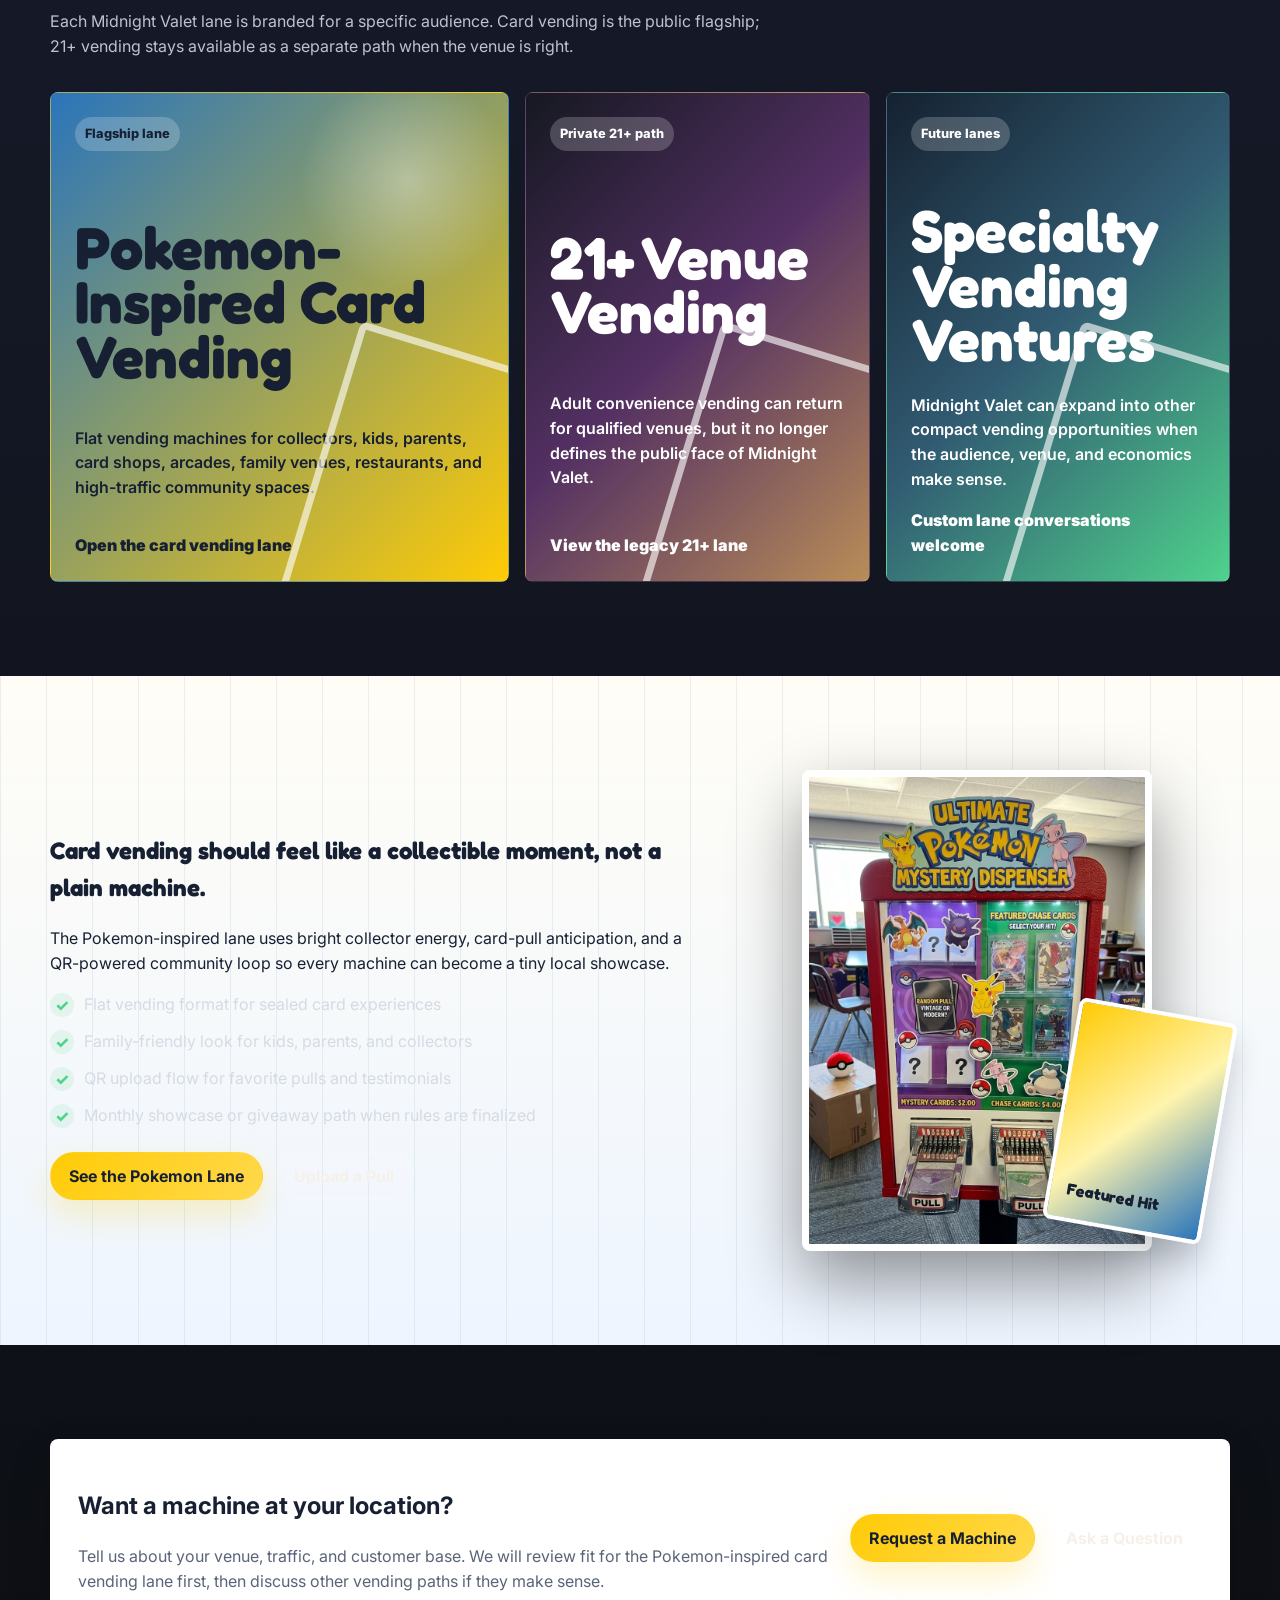
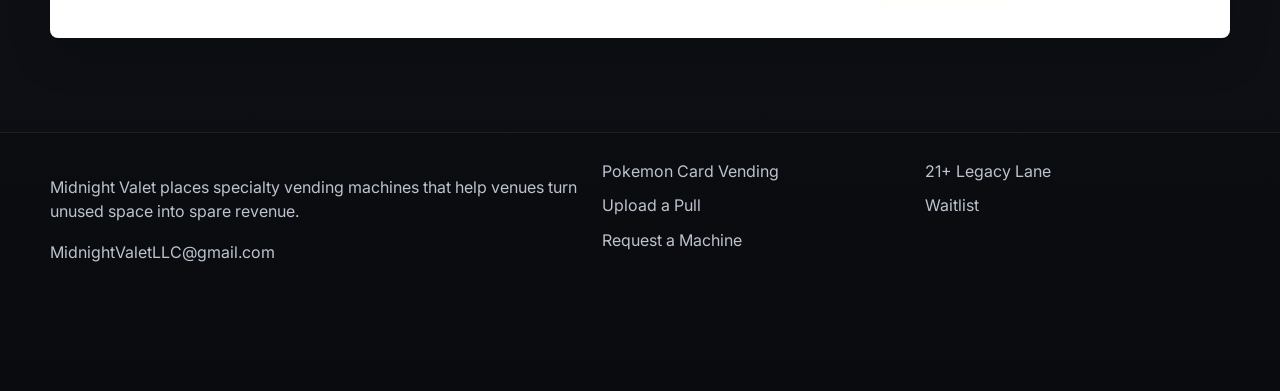
==== commit f903a5a4: "Refocus site on Pokemon card vending" ====
--- a/index.html
+++ b/index.html
@@ -4,12 +4,12 @@
   <meta charset="utf-8">
   <meta name="viewport" content="width=device-width, initial-scale=1">
   <script>document.documentElement.classList.add("js");</script>
-  <title>Midnight Valet | Premium Convenience Systems for 21+ Venues</title>
-  <meta name="description" content="Midnight Valet helps qualified 21+ venues capture overlooked convenience revenue through a premium, fully managed 90-day pilot.">
-  <meta name="theme-color" content="#0b0d10">
+  <title>Midnight Valet | Specialty Vending Machines for Venues</title>
+  <meta name="description" content="Midnight Valet helps venues turn unused space into spare revenue with specialty vending machines, led by Pokemon-inspired trading card flat vending.">
+  <meta name="theme-color" content="#10131a">
   <link rel="preconnect" href="https://fonts.googleapis.com">
   <link rel="preconnect" href="https://fonts.gstatic.com" crossorigin>
-  <link href="https://fonts.googleapis.com/css2?family=Inter:wght@400;500;600;700;800&family=Sora:wght@600;700;800&display=swap" rel="stylesheet">
+  <link href="https://fonts.googleapis.com/css2?family=Inter:wght@400;500;600;700;800&family=Sora:wght@600;700;800&family=Fredoka:wght@500;600;700&display=swap" rel="stylesheet">
   <link rel="stylesheet" href="styles.css">
   <link rel="canonical" href="https://midnightvalet.com/">
   <link rel="manifest" href="site.webmanifest">
@@ -21,36 +21,26 @@
     "name":"Midnight Valet",
     "url":"https://midnightvalet.com/",
     "email":"mailto:MidnightValetLLC@gmail.com",
-    "description":"Premium adult-convenience systems for qualified 21+ venues."
+    "description":"Specialty vending placement company for venues, led by trading card flat vending machines."
   }</script>
-  <script type="application/ld+json">{
-  "@context": "https://schema.org",
-  "@type": "FAQPage",
-  "mainEntity": [
-    {"@type": "Question", "name": "What types of venues qualify?", "acceptedAnswer": {"@type": "Answer", "text": "Midnight Valet is built for qualified 21+ casinos, sportsbooks, nightclubs, and premium lounges with clear policy fit and long-dwell adult traffic."}},
-    {"@type": "Question", "name": "What does the pilot include?", "acceptedAnswer": {"@type": "Answer", "text": "The pilot includes venue fit review, placement planning, launch preparation, service rhythm, and a structured performance review."}},
-    {"@type": "Question", "name": "Who handles service and restocking?", "acceptedAnswer": {"@type": "Answer", "text": "Midnight Valet is positioned as a managed service model so the venue does not need to create a new counter or staffing workflow."}}
-  ]
-}</script>
 </head>
-<body class="theme-home">
+<body class="mv-refresh theme-specialty">
   <a class="skip-link" href="#main">Skip to content</a>
-  <header class="site-header">
+  <header class="site-header mv-header">
     <div class="header-shell">
       <a href="index.html" class="brand-lockup" aria-label="Midnight Valet home">
         <span class="brand-mark" aria-hidden="true"></span>
-        <span><span class="brand-name">Midnight Valet</span><br><span class="brand-tag">Premium convenience systems for 21+ venues</span></span>
+        <span><span class="brand-name">Midnight Valet</span><br><span class="brand-tag">Specialty vending placement</span></span>
       </a>
       <nav class="desktop-nav" aria-label="Primary">
         <a href="index.html" data-nav-link>Home</a>
-        <a href="casinos-sportsbooks.html" data-nav-link>Casinos</a>
-        <a href="nightclubs.html" data-nav-link>Nightclubs</a>
-        <a href="lounges.html" data-nav-link>Lounges</a>
-        <a href="operators.html" data-nav-link>Operators</a>
-        <a href="waitlist.html" data-nav-link>Waitlist</a>
+        <a href="pokemon-card-vending.html" data-nav-link>Pokemon Card Vending</a>
+        <a href="#vending-lanes">Vending Lanes</a>
+        <a href="#host">Host a Machine</a>
+        <a href="upload-pull.html" data-nav-link>Upload a Pull</a>
       </nav>
       <div class="header-actions">
-        <a class="btn btn-primary hidden-mobile" href="#cta">Book a 15-Minute Operator Call</a>
+        <a class="btn btn-primary hidden-mobile" href="#host">Request a Machine</a>
         <button class="nav-toggle" aria-label="Toggle navigation" aria-expanded="false" data-nav-toggle>
           <svg viewBox="0 0 24 24" fill="none" stroke="currentColor" stroke-width="1.8" stroke-linecap="round"><path d="M4 7h16M4 12h16M4 17h16"/></svg>
         </button>
@@ -58,198 +48,147 @@
     </div>
     <nav class="site-nav" aria-label="Mobile" data-mobile-nav>
       <a href="index.html" data-nav-link>Home</a>
-      <a href="casinos-sportsbooks.html" data-nav-link>Casinos + Sportsbooks</a>
-      <a href="nightclubs.html" data-nav-link>Nightclubs</a>
-      <a href="lounges.html" data-nav-link>Smoking Lounges</a>
-      <a href="operators.html" data-nav-link>Multi-Location Operators</a>
-      <a href="waitlist.html" data-nav-link>Waitlist + Scorecard</a>
-      <a href="#cta">Book a 15-Minute Operator Call</a>
+      <a href="pokemon-card-vending.html" data-nav-link>Pokemon Card Vending</a>
+      <a href="#vending-lanes">Vending Lanes</a>
+      <a href="#host">Host a Machine</a>
+      <a href="upload-pull.html" data-nav-link>Upload a Pull</a>
     </nav>
   </header>
-  
-<main id="main">
-  <section class="hero">
-    <div class="container hero-grid">
-      <div class="hero-copy reveal">
-        <span class="eyebrow">For Qualified 21+ Venues ✦ 90-Day Pilot Available</span>
-        <h1>Capture Revenue Your Guests Are Already Bringing Into the Building.</h1>
-        <p>Midnight Valet helps qualified 21+ casinos, sportsbooks, nightclubs, and premium lounges add a fully managed on-site convenience pilot without adding staff burden, counter friction, or cheap-looking retail clutter.</p>
-        <div class="hero-actions">
-          <a class="btn btn-primary" href="#cta">Book a 15-Minute Operator Call</a>
-          <a class="btn btn-secondary" href="waitlist.html">Get the Venue Pilot Scorecard</a>
+
+  <main id="main">
+    <section class="mv-hero">
+      <div class="container mv-hero-grid">
+        <div class="mv-hero-copy reveal">
+          <h1>Turn Blank Space Into Spare Revenue.</h1>
+          <p>Midnight Valet places specialty vending machines in venues that want a cleaner way to add customer engagement, repeat visits, and a new revenue layer without adding staff.</p>
+          <div class="hero-actions">
+            <a class="btn btn-primary" href="#host">Request a Machine</a>
+            <a class="btn btn-secondary" href="pokemon-card-vending.html">Explore Card Vending</a>
+          </div>
+          <div class="micro-proof" aria-label="Key offer proof points">
+            <div>Flagship card vending</div>
+            <div>Venue-first placement</div>
+            <div>Managed service path</div>
+            <div>Future vending lanes</div>
+          </div>
         </div>
-        <div class="micro-proof" aria-label="Key offer proof points">
-          <div>Fully managed pilot</div>
-          <div>Built for 21+ venues</div>
-          <div>Premium visual fit</div>
-          <div>No added payroll</div>
+        <div class="mv-machine-stage reveal" aria-label="Pokemon-inspired card vending concept">
+          <div class="mv-card-burst mv-card-burst-a"></div>
+          <div class="mv-card-burst mv-card-burst-b"></div>
+          <figure class="machine-photo hero-machine-photo">
+            <img src="assets/pokemon-flat-display.png" alt="Pokemon mystery dispenser flat vending machine with trading card options">
+          </figure>
+          <div class="mv-qr-card">
+            <img src="https://api.qrserver.com/v1/create-qr-code/?size=180x180&margin=12&data=https%3A%2F%2Fmidnightvalet.com%2Fupload-pull.html" alt="QR code linking to the Upload a Pull page">
+            <strong>Scan. Upload. Get featured.</strong>
+          </div>
         </div>
       </div>
-      <div class="hero-visual reveal">
-        <div class="glow" aria-hidden="true"></div>
-        <div class="mock-stage">
-          <div class="brand-stage" aria-label="Midnight Valet brand preview">
-            <img class="hero-logo" src="assets/midnight-valet-logo.png" alt="Midnight Valet logo">
-            <div class="brand-stage-copy">
-              <span class="ui-chip">Premium fit. Contained risk. Clear upside.</span>
-              <h2 class="hero-visual-head">Built for operators who want the revenue without the drag.</h2>
-              <p class="hero-visual-copy">A sharper way to test on-site adult convenience in the kind of room where guests already bring the demand.</p>
-              <div class="proof-stack">
-                <div class="proof-pill"><strong>For the venue</strong><span>More captured spend. No added payroll.</span></div>
-                <div class="proof-pill"><strong>For the guest</strong><span>Fast, discreet, premium on-site access.</span></div>
-                <div class="proof-pill"><strong>For the decision</strong><span>Structured 90-day pilot with clean evaluation.</span></div>
-              </div>
-              <div class="mock-cta">Request a Venue Fit Review</div>
-            </div>
+    </section>
+
+    <section class="section section-tight">
+      <div class="container mv-split">
+        <div class="section-head reveal">
+          <h2>A vending company built around specialized lanes.</h2>
+          <p>Midnight Valet started with 21+ venue convenience. The flagship focus is now trading card flat vending, with other specialty vending lanes ready to activate as the right venue opportunities appear.</p>
+        </div>
+        <div class="mv-proof-panel reveal">
+          <strong>For venue owners</strong>
+          <p>Use a small footprint to create an extra point of interest, a new reason for families and collectors to stop in, and a placement model that does not ask your team to become retail staff.</p>
+        </div>
+      </div>
+    </section>
+
+    <section class="section" id="vending-lanes">
+      <div class="container">
+        <div class="section-head reveal">
+          <h2>Choose the lane that fits your space.</h2>
+          <p>Each Midnight Valet lane is branded for a specific audience. Card vending is the public flagship; 21+ vending stays available as a separate path when the venue is right.</p>
+        </div>
+        <div class="mv-lane-grid">
+          <a class="mv-lane-card lane-pokemon reveal" href="pokemon-card-vending.html">
+            <span class="lane-status">Flagship lane</span>
+            <h3>Pokemon-Inspired Card Vending</h3>
+            <p>Flat vending machines for collectors, kids, parents, card shops, arcades, family venues, restaurants, and high-traffic community spaces.</p>
+            <span class="cta-link">Open the card vending lane</span>
+          </a>
+          <a class="mv-lane-card lane-plus reveal" href="casinos-sportsbooks.html">
+            <span class="lane-status">Private 21+ path</span>
+            <h3>21+ Venue Vending</h3>
+            <p>Adult convenience vending can return for qualified venues, but it no longer defines the public face of Midnight Valet.</p>
+            <span class="cta-link">View the legacy 21+ lane</span>
+          </a>
+          <article class="mv-lane-card lane-future reveal">
+            <span class="lane-status">Future lanes</span>
+            <h3>Specialty Vending Ventures</h3>
+            <p>Midnight Valet can expand into other compact vending opportunities when the audience, venue, and economics make sense.</p>
+            <span class="cta-link">Custom lane conversations welcome</span>
+          </article>
+        </div>
+      </div>
+    </section>
+
+    <section class="section mv-pokemon-band">
+      <div class="container mv-pokemon-grid">
+        <div class="reveal">
+          <h2>Card vending should feel like a collectible moment, not a plain machine.</h2>
+          <p>The Pokemon-inspired lane uses bright collector energy, card-pull anticipation, and a QR-powered community loop so every machine can become a tiny local showcase.</p>
+          <ul class="check-list">
+            <li>Flat vending format for sealed card experiences</li>
+            <li>Family-friendly look for kids, parents, and collectors</li>
+            <li>QR upload flow for favorite pulls and testimonials</li>
+            <li>Monthly showcase or giveaway path when rules are finalized</li>
+          </ul>
+          <div class="hero-actions">
+            <a class="btn btn-primary" href="pokemon-card-vending.html">See the Pokemon Lane</a>
+            <a class="btn btn-secondary" href="upload-pull.html">Upload a Pull</a>
           </div>
         </div>
-        <p class="hero-caption">Designed to feel like a premium venue amenity, not a smoke-shop machine dropped into the room.</p>
-      </div>
-    </div>
-  </section>
-
-  <section class="section section-tight">
-    <div class="container">
-      <div class="kicker-grid">
-        <div class="kicker reveal"><div class="icon">01</div><h3>Existing demand</h3><p>Your guests already bring the behavior. The opportunity is capturing it on-site instead of letting it leak out of the room.</p></div>
-        <div class="kicker reveal"><div class="icon">02</div><h3>Low friction</h3><p>The venue should not need a new register workflow, new staffing burden, or one more exception policy to manage.</p></div>
-        <div class="kicker reveal"><div class="icon">03</div><h3>Premium fit</h3><p>The install must feel like an amenity layer for a serious venue, not a gas-station retail box bolted to the wall.</p></div>
-      </div>
-    </div>
-  </section>
-
-  <section class="section">
-    <div class="container section-split alt">
-      <div class="section-head reveal">
-        <span class="eyebrow">The missed revenue is already inside the building</span>
-        <h2>Your Guests Already Have the Demand. Most Venues Never Capture It.</h2>
-        <p>In high-dwell environments, guests do not want to leave the building to solve a live need. They want speed, privacy, and convenience without breaking the flow of their night.</p>
-      </div>
-      <div class="cards three">
-        <article class="card reveal"><div class="icon">⟲</div><h3>Guests leave the environment</h3><p>Every off-floor errand drains energy, time, and sometimes spend from the exact environment you worked to build.</p></article>
-        <article class="card reveal"><div class="icon">⚑</div><h3>Staff attention gets diluted</h3><p>Counter teams should focus on hospitality, not improvising around edge-case convenience requests.</p></article>
-        <article class="card reveal"><div class="icon">◼</div><h3>The wrong solution looks cheap</h3><p>Premium venues reject tacky installs. The visual and operational standard has to match the room.</p></article>
-      </div>
-    </div>
-  </section>
-
-  <section class="section" id="offer">
-    <div class="container offer-shell reveal">
-      <div class="offer-grid">
-        <div>
-          <span class="eyebrow">The Midnight Valet 90-Day Pilot</span>
-          <h2 style="font-family:var(--font-head);font-size:clamp(2rem,4.2vw,3.1rem);line-height:1.02;letter-spacing:-.03em;">A low-friction way to test a new revenue layer in a serious 21+ venue.</h2>
-          <p style="color:var(--muted);max-width:42rem;">Midnight Valet is built for operators who want to test real guest demand, preserve the feel of the room, and evaluate upside without building a new internal retail burden.</p>
-          <div class="offer-stack">
-            <div class="price-chip">Venue fit review • placement strategy • launch plan • service rhythm • monthly review</div>
-            <ul class="check-list">
-              <li>Venue fit review</li>
-              <li>Placement strategy</li>
-              <li>Launch planning</li>
-              <li>Machine deployment</li>
-              <li>Product setup guidance</li>
-              <li>Service and support structure</li>
-              <li>Monthly reporting rhythm</li>
-              <li>Pilot review and optimization</li>
-            </ul>
-          </div>
-        </div>
-        <div class="cards">
-          <article class="card"><h3>What you gain</h3><p>More captured spend per guest, less guest leakage, and a cleaner on-site experience without adding payroll or counter friction.</p></article>
-          <article class="card"><h3>Why serious operators engage</h3><p>The model is easy to evaluate: one short call, one clean fit review, and one clear path to a pilot if the venue deserves it.</p></article>
-          <article class="card"><h3>Why the pilot is easier to say yes to</h3><p>It puts the decision around real economics, low disruption, and whether the room can support premium on-site convenience without operational drag.</p></article>
+        <div class="mv-card-gallery reveal" aria-label="Featured vending flat gallery preview">
+          <figure class="machine-photo gallery-machine-photo">
+            <img src="assets/pokemon-flat-classroom.png" alt="Pokemon mystery dispenser flat vending machine in a classroom setting">
+          </figure>
+          <div class="gallery-card rare"><span>Featured Hit</span></div>
         </div>
       </div>
-    </div>
-  </section>
+    </section>
 
-  <section class="section section-tight">
-    <div class="container">
-      <div class="leadmagnet-panel reveal">
+    <section class="section" id="host">
+      <div class="container mv-host-panel reveal">
         <div>
-          <span class="eyebrow">Not ready to book the call yet?</span>
-          <h2>Join the Midnight Valet priority waitlist and get the 21+ Venue Pilot Scorecard.</h2>
-          <p>Get the exact screening checklist we use to judge venue fit, placement strength, guest-demand quality, and rollout readiness — then decide if a pilot is worth the conversation.</p>
-          <ul class="check-list">
-            <li>7-factor venue fit scorecard</li>
-            <li>Pilot-readiness checklist for operators</li>
-            <li>Priority updates as new pilot windows open</li>
-          </ul>
+          <h2>Want a machine at your location?</h2>
+          <p>Tell us about your venue, traffic, and customer base. We will review fit for the Pokemon-inspired card vending lane first, then discuss other vending paths if they make sense.</p>
         </div>
-        <div class="leadmagnet-actions">
-          <a class="btn btn-primary" href="waitlist.html">Get the Scorecard + Join the Waitlist</a>
-          <p class="form-note">Best for operators who are interested but not ready for a live call yet.</p>
+        <div class="cta-actions">
+          <a class="btn btn-primary" href="mailto:MidnightValetLLC@gmail.com?subject=Request%20a%20Midnight%20Valet%20Machine&body=Venue%20name:%0D%0ALocation:%0D%0AType%20of%20venue:%0D%0AEstimated%20foot%20traffic:%0D%0AInterested%20lane:%20Pokemon%20card%20vending%0D%0A">Request a Machine</a>
+          <a class="btn btn-secondary" href="mailto:MidnightValetLLC@gmail.com?subject=Midnight%20Valet%20Venue%20Question">Ask a Question</a>
         </div>
       </div>
-    </div>
-  </section>
-
-  <section class="section section-tight">    <div class="container">
-      <div class="section-head reveal">
-        <span class="eyebrow">Built for qualified 21+ environments</span>
-        <h2>Choose the path that matches your venue.</h2>
-        <p>Midnight Valet is designed to fit premium adult venues that care about guest continuity, operational simplicity, and visual standards.</p>
-      </div>
-      <div class="segment-links">
-        <a class="tile reveal" href="casinos-sportsbooks.html"><h3>Casinos + Sportsbooks</h3><p>Long dwell time, repeated spending cycles, and guests who do not want to leave the property.</p><span class="cta-link">Explore Casino Pilots →</span></a>
-        <a class="tile reveal" href="nightclubs.html"><h3>Nightclubs + Late-Night Venues</h3><p>Fast-paced environments where guest momentum matters and convenience friction breaks the flow.</p><span class="cta-link">Explore Nightlife Pilots →</span></a>
-        <a class="tile reveal" href="lounges.html"><h3>Premium Smoking Lounges</h3><p>Curated adult environments where design, atmosphere, and discreet access all matter.</p><span class="cta-link">Explore Lounge Pilots →</span></a>
-        <a class="tile reveal" href="operators.html"><h3>Multi-Location Operators</h3><p>One clean pilot, clear reporting, and a path to rollout without chaos.</p><span class="cta-link">Explore Multi-Location Pilots →</span></a>
-      </div>
-    </div>
-  </section>
-
-  <section class="section section-tight">
-    <div class="container faq-grid">
-      <div class="section-head reveal"><span class="eyebrow">The real questions we expect</span><h2>The answers a serious operator wants before taking the call.</h2></div>
-      <div class="accordion reveal">
-        <article class="faq-item"><button type="button"><span>Will this create more work for our team?</span><span class="plus">+</span></button><div class="faq-answer"><p>No. Midnight Valet is designed to reduce burden, not create it. The whole point is to add a revenue layer without turning your staff into convenience clerks.</p></div></article>
-        <article class="faq-item"><button type="button"><span>Will this look cheap or out of place?</span><span class="plus">+</span></button><div class="faq-answer"><p>That is exactly what we are avoiding. Midnight Valet is positioned and designed to feel like a premium amenity, not a random wall machine.</p></div></article>
-        <article class="faq-item"><button type="button"><span>What happens if it does not perform?</span><span class="plus">+</span></button><div class="faq-answer"><p>That is why we lead with a pilot. We test performance in the real environment, review the actual data, and expand only if it deserves to stay.</p></div></article>
-        <article class="faq-item"><button type="button"><span>Who is this actually for?</span><span class="plus">+</span></button><div class="faq-answer"><p>Qualified 21+ venues that care about guest experience, operational simplicity, and overlooked revenue already sitting inside the building.</p></div></article>
-      </div>
-    </div>
-  </section>
-
-  <section class="section cta-section" id="cta">
-    <div class="container">
-      <div class="cta-panel reveal">
-        <div>
-          <span class="eyebrow">For qualified 21+ properties</span>
-          <h2>See If Midnight Valet Fits Your Venue</h2>
-          <p>If you operate a qualified 21+ venue and want to explore a premium, low-friction pilot, let’s talk.</p>
-        </div>
-        <div class="cta-actions">
-          <a class="btn btn-primary" href="mailto:MidnightValetLLC@gmail.com?subject=Midnight%20Valet%20Operator%20Call">Book a 15-Minute Operator Call</a>
-          <a class="btn btn-secondary" href="mailto:MidnightValetLLC@gmail.com?subject=Midnight%20Valet%20Venue%20Fit">Email Midnight Valet</a>
-        </div>
-      </div>
-    </div>
-  </section>
-</main>
+    </section>
+  </main>
 
   <footer class="site-footer">
     <div class="container footer-grid">
       <div>
-        <p>Midnight Valet helps qualified 21+ venues capture overlooked convenience revenue without adding staff burden.</p>
+        <p>Midnight Valet places specialty vending machines that help venues turn unused space into spare revenue.</p>
         <p><a href="mailto:MidnightValetLLC@gmail.com">MidnightValetLLC@gmail.com</a></p>
       </div>
       <div>
         <ul>
-          <li><a href="casinos-sportsbooks.html">Casinos + Sportsbooks</a></li>
-          <li><a href="nightclubs.html">Nightclubs</a></li>
-          <li><a href="waitlist.html">Waitlist + Scorecard</a></li>
+          <li><a href="pokemon-card-vending.html">Pokemon Card Vending</a></li>
+          <li><a href="upload-pull.html">Upload a Pull</a></li>
+          <li><a href="#host">Request a Machine</a></li>
         </ul>
       </div>
       <div>
         <ul>
-          <li><a href="lounges.html">Premium Lounges</a></li>
-          <li><a href="operators.html">Multi-Location Operators</a></li>
+          <li><a href="casinos-sportsbooks.html">21+ Legacy Lane</a></li>
+          <li><a href="waitlist.html">Waitlist</a></li>
         </ul>
       </div>
     </div>
   </footer>
-  <div class="sticky-cta"><a class="btn btn-primary" href="#cta">Book Operator Call</a><a class="btn btn-secondary" href="mailto:MidnightValetLLC@gmail.com?subject=Qualified%20Venue%20Review">Qualify Your Venue</a></div>
+  <div class="sticky-cta"><a class="btn btn-primary" href="#host">Request Machine</a><a class="btn btn-secondary" href="upload-pull.html">Upload a Pull</a></div>
   <script src="script.js"></script>
 </body>
 </html>
--- a/styles.css
+++ b/styles.css
@@ -296,7 +296,7 @@
 .hero-visual {
   position: relative;
   overflow: hidden;
-  min-height: 420px;
+  min-height: 0;
 }
 .glow {
   position: absolute;
@@ -640,11 +640,7 @@
   background: rgba(255,255,255,.04);
   color: var(--muted);
 }
-.reveal { opacity: 1; transform: none; }
-.js .reveal { opacity: 0; transform: translateY(16px); transition: opacity .45s ease, transform .45s ease; }
-.js .reveal.is-visible { opacity: 1; transform: translateY(0); }
-.hero .reveal, .page-hero .reveal, .cta-panel.reveal { opacity: 1; transform: none; }
-.js .hero .reveal, .js .page-hero .reveal, .js .cta-panel.reveal { opacity: 1; transform: none; }
+.reveal, .js .reveal, .js .reveal.is-visible, .hero .reveal, .page-hero .reveal, .cta-panel.reveal, .js .hero .reveal, .js .page-hero .reveal, .js .cta-panel.reveal { opacity: 1 !important; transform: none !important; transition: none !important; }
 
 @media (min-width: 760px) {
   .header-shell { padding: 18px 22px; }
@@ -813,3 +809,519 @@
 .page-hero h1 {
   text-wrap: balance;
 }
+
+
+/* visibility + fold fixes */
+.section{scroll-margin-top:96px;}
+.hero-grid,.page-hero-shell{align-items:start;}
+.hero-copy,.hero-visual,.page-hero-shell>.reveal,.page-hero-shell>.case-box{min-height:0;}
+.mock-stage{display:block;}
+.brand-stage{margin-inline:auto;}
+@media (min-width:760px){
+  .hero{padding:36px 0 30px;}
+  .page-hero{padding:28px 0 12px;}
+  .hero-grid{grid-template-columns:1fr 1fr;gap:18px;}
+  .hero-copy,.hero-visual{padding:24px;}
+}
+@media (min-width:1040px){
+  .hero{padding:34px 0 24px;}
+  .hero-copy,.hero-visual{padding:26px;}
+}
+
+/* Midnight Valet specialty vending refresh */
+.mv-refresh {
+  --mv-navy: #10131a;
+  --mv-blue: #2a75bb;
+  --mv-blue-deep: #173f86;
+  --mv-yellow: #ffcb05;
+  --mv-red: #e53935;
+  --mv-text-dark: #172033;
+  --mv-muted-dark: #5a6478;
+}
+.theme-specialty {
+  background:
+    radial-gradient(circle at 82% 12%, rgba(255, 203, 5, .18), transparent 24%),
+    radial-gradient(circle at 14% 18%, rgba(42, 117, 187, .22), transparent 28%),
+    linear-gradient(180deg, #10131a 0%, #151927 46%, #0b0d10 100%);
+}
+.theme-card-vending {
+  background:
+    radial-gradient(circle at 15% 10%, rgba(255, 203, 5, .34), transparent 24%),
+    radial-gradient(circle at 84% 8%, rgba(229, 57, 53, .18), transparent 20%),
+    linear-gradient(180deg, #f8fbff 0%, #fff7d7 38%, #eef5ff 76%, #10131a 100%);
+  color: var(--mv-text-dark);
+}
+.mv-refresh .mv-header { background: rgba(12, 15, 22, .82); }
+.mv-refresh .brand-tag { color: rgba(245, 241, 232, .74); }
+.mv-refresh .desktop-nav a { color: rgba(245, 241, 232, .76); }
+.mv-refresh .desktop-nav a:hover,
+.mv-refresh .desktop-nav a:focus-visible,
+.mv-refresh .desktop-nav a.active {
+  color: #fff;
+  background: rgba(255,255,255,.08);
+}
+.card-header .desktop-nav a,
+.card-header .brand-name { color: #fff; }
+.mv-refresh .btn-primary {
+  background: linear-gradient(135deg, var(--mv-yellow), #ffd94d);
+  color: #172033;
+  box-shadow: 0 14px 34px rgba(255, 203, 5, .24);
+}
+.mv-refresh .btn-secondary {
+  background: rgba(255,255,255,.08);
+  border-color: rgba(255,255,255,.18);
+}
+.theme-card-vending .btn-secondary {
+  color: var(--mv-blue-deep);
+  background: #fff;
+  border-color: rgba(42, 117, 187, .22);
+}
+.mv-hero,
+.card-hero,
+.upload-hero {
+  padding: 54px 0 48px;
+  overflow: hidden;
+}
+.mv-hero-grid,
+.card-hero-grid,
+.upload-grid,
+.mv-pokemon-grid,
+.showcase-grid,
+.upload-form-grid,
+.mv-split {
+  display: grid;
+  gap: 24px;
+}
+.mv-hero-copy,
+.card-hero-grid > .reveal,
+.upload-grid > .reveal:first-child {
+  padding: 28px;
+  border: 1px solid rgba(255,255,255,.08);
+  border-radius: 8px;
+  background: linear-gradient(180deg, rgba(255,255,255,.075), rgba(255,255,255,.035));
+  box-shadow: var(--shadow);
+}
+.card-hero-grid > .reveal,
+.upload-grid > .reveal:first-child {
+  background: rgba(255,255,255,.72);
+  border-color: rgba(42,117,187,.14);
+  color: var(--mv-text-dark);
+}
+.mv-hero-copy h1,
+.card-hero h1,
+.upload-hero h1 {
+  margin: 0 0 18px;
+  font-family: "Fredoka", var(--font-head);
+  font-size: clamp(3rem, 10vw, 6.8rem);
+  line-height: .88;
+  letter-spacing: 0;
+}
+.mv-hero-copy p,
+.card-hero p,
+.upload-hero p {
+  max-width: 680px;
+  color: rgba(245, 241, 232, .82);
+  font-size: clamp(1.02rem, 2vw, 1.25rem);
+}
+.card-hero p,
+.upload-hero p,
+.theme-card-vending .section-head p,
+.theme-card-vending .form-note { color: var(--mv-muted-dark); }
+.mv-machine-stage,
+.card-world {
+  min-height: 520px;
+  position: relative;
+  display: grid;
+  place-items: center;
+}
+.machine-photo {
+  margin: 0;
+  position: relative;
+  z-index: 2;
+  border: 7px solid #fff;
+  border-radius: 8px;
+  overflow: hidden;
+  box-shadow: 0 30px 70px rgba(0,0,0,.42);
+  background: #fff;
+}
+.machine-photo img {
+  width: 100%;
+  height: 100%;
+  object-fit: cover;
+}
+.hero-machine-photo {
+  width: min(390px, 78vw);
+  aspect-ratio: 3 / 4.2;
+  transform: rotate(-2deg);
+}
+.card-page-machine {
+  width: min(410px, 80vw);
+  aspect-ratio: 3 / 4.15;
+}
+.gallery-machine-photo {
+  width: min(350px, 74vw);
+  aspect-ratio: 3 / 4.12;
+  margin-inline: auto;
+}
+.mv-card-burst,
+.card-pack,
+.gallery-card {
+  border: 4px solid #fff;
+  border-radius: 8px;
+  box-shadow: 0 18px 30px rgba(23,32,51,.22);
+}
+.mv-card-burst {
+  position: absolute;
+  width: 130px;
+  height: 180px;
+  background: linear-gradient(135deg, #ffef8a, #ffcb05 40%, #2a75bb);
+}
+.mv-card-burst-a {
+  top: 38px;
+  left: 2%;
+  transform: rotate(-16deg);
+}
+.mv-card-burst-b {
+  right: 0;
+  bottom: 76px;
+  background: linear-gradient(135deg, #fff, #75b9ff 42%, #e53935);
+  transform: rotate(14deg);
+}
+.mv-qr-card,
+.qr-showcase,
+.upload-ticket {
+  border-radius: 8px;
+  border: 1px solid rgba(23,32,51,.12);
+  background: #fff;
+  color: var(--mv-text-dark);
+  box-shadow: 0 20px 42px rgba(23,32,51,.18);
+}
+.mv-qr-card {
+  position: absolute;
+  right: 4%;
+  top: 34px;
+  width: 170px;
+  padding: 12px;
+  z-index: 3;
+  transform: rotate(5deg);
+}
+.mv-qr-card img,
+.qr-showcase img {
+  width: 100%;
+  border-radius: 4px;
+}
+.mv-qr-card strong,
+.qr-showcase strong {
+  display: block;
+  margin-top: 10px;
+  font-family: "Fredoka", var(--font-head);
+  line-height: 1.05;
+}
+.mv-proof-panel,
+.mv-host-panel {
+  padding: 28px;
+  border-radius: 8px;
+  background: #fff;
+  color: var(--mv-text-dark);
+  box-shadow: 0 18px 44px rgba(0,0,0,.16);
+}
+.mv-proof-panel p,
+.mv-host-panel p { color: var(--mv-muted-dark); }
+.mv-lane-grid {
+  display: grid;
+  gap: 16px;
+}
+.mv-lane-card {
+  min-height: 320px;
+  padding: 24px;
+  border-radius: 8px;
+  border: 1px solid rgba(255,255,255,.1);
+  color: #fff;
+  display: flex;
+  flex-direction: column;
+  justify-content: space-between;
+  overflow: hidden;
+  position: relative;
+}
+.mv-lane-card::after {
+  content: "";
+  position: absolute;
+  inset: auto -28px -70px auto;
+  width: 210px;
+  height: 290px;
+  border: 7px solid rgba(255,255,255,.62);
+  border-radius: 8px;
+  transform: rotate(17deg);
+}
+.lane-pokemon {
+  background:
+    radial-gradient(circle at 78% 18%, rgba(255,255,255,.36), transparent 20%),
+    linear-gradient(135deg, var(--mv-blue), var(--mv-yellow));
+  color: #172033;
+}
+.lane-plus { background: linear-gradient(135deg, #151821, #533063 48%, #b98d57); }
+.lane-future { background: linear-gradient(135deg, #152130, #315b72 48%, #4fd28c); }
+.lane-status {
+  width: fit-content;
+  padding: 7px 10px;
+  border-radius: 999px;
+  background: rgba(255,255,255,.2);
+  font-weight: 800;
+  font-size: .8rem;
+}
+.mv-lane-card h3 {
+  margin: 52px 0 10px;
+  max-width: 560px;
+  font-family: "Fredoka", var(--font-head);
+  font-size: clamp(2rem, 5vw, 3.7rem);
+  line-height: .92;
+}
+.mv-lane-card p {
+  max-width: 560px;
+  font-weight: 600;
+}
+.mv-lane-card .cta-link {
+  position: relative;
+  z-index: 1;
+  font-weight: 900;
+}
+.mv-pokemon-band {
+  color: var(--mv-text-dark);
+  background:
+    linear-gradient(90deg, rgba(42,117,187,.1) 1px, transparent 1px),
+    linear-gradient(180deg, #fffdf6, #eef5ff);
+  background-size: 46px 46px, auto;
+}
+.mv-pokemon-band h2,
+.card-hero h1,
+.upload-hero h1,
+.theme-card-vending h2 {
+  font-family: "Fredoka", var(--font-head);
+  letter-spacing: 0;
+}
+.mv-card-gallery {
+  min-height: 440px;
+  position: relative;
+}
+.gallery-card {
+  position: absolute;
+  right: 2%;
+  bottom: 18px;
+  width: 160px;
+  aspect-ratio: 2.5 / 3.5;
+  display: grid;
+  align-items: end;
+  padding: 16px;
+  color: #172033;
+  font-weight: 900;
+  font-family: "Fredoka", var(--font-head);
+  background: linear-gradient(135deg, #ffcb05, #fff4ad, #2a75bb);
+  transform: rotate(10deg);
+  z-index: 3;
+}
+.mv-host-panel {
+  display: grid;
+  gap: 20px;
+  align-items: center;
+}
+.card-hero,
+.upload-hero {
+  background:
+    radial-gradient(circle at 72% 12%, rgba(255,203,5,.45), transparent 22%),
+    linear-gradient(180deg, #eef6ff, #fff7d7);
+}
+.card-pack {
+  position: absolute;
+  width: 148px;
+  height: 210px;
+  display: grid;
+  place-items: center;
+  padding: 12px;
+  text-align: center;
+  font-family: "Fredoka", var(--font-head);
+  font-weight: 800;
+  color: #172033;
+}
+.pack-a {
+  left: 3%;
+  top: 26px;
+  background: linear-gradient(135deg, #ffcb05, #fff4a6);
+  transform: rotate(-14deg);
+}
+.pack-b {
+  right: 0;
+  top: 74px;
+  color: #fff;
+  background: linear-gradient(135deg, #2a75bb, #173f86);
+  transform: rotate(12deg);
+}
+.pack-c {
+  left: 19%;
+  bottom: 16px;
+  background: linear-gradient(135deg, #fff, #ff8a86);
+  transform: rotate(8deg);
+}
+.collector-steps {
+  display: grid;
+  gap: 14px;
+}
+.collector-step,
+.submission-guide,
+.mv-form {
+  padding: 22px;
+  border-radius: 8px;
+  background: rgba(255,255,255,.84);
+  border: 1px solid rgba(42,117,187,.16);
+  box-shadow: 0 14px 34px rgba(23,32,51,.1);
+}
+.collector-step strong {
+  display: grid;
+  place-items: center;
+  width: 42px;
+  height: 42px;
+  border-radius: 50%;
+  background: var(--mv-yellow);
+  color: var(--mv-blue-deep);
+  font-family: "Fredoka", var(--font-head);
+  font-size: 1.4rem;
+}
+.collector-step h3 {
+  margin: 16px 0 8px;
+  color: var(--mv-blue-deep);
+}
+.card-showcase {
+  background: var(--mv-blue);
+  color: #fff;
+}
+.card-showcase p { color: rgba(255,255,255,.84); }
+.qr-showcase {
+  max-width: 320px;
+  padding: 22px;
+  margin-inline: auto;
+  text-align: center;
+}
+.qr-showcase span {
+  display: block;
+  color: var(--mv-muted-dark);
+  font-size: .9rem;
+  overflow-wrap: anywhere;
+}
+.card-host { border: 5px solid var(--mv-yellow); }
+.upload-ticket {
+  align-self: center;
+  padding: 24px;
+}
+.upload-ticket strong {
+  display: block;
+  font-family: "Fredoka", var(--font-head);
+  font-size: 1.8rem;
+  line-height: 1;
+  color: var(--mv-blue-deep);
+}
+.upload-ticket span {
+  display: block;
+  margin-top: 10px;
+  color: var(--mv-muted-dark);
+}
+.mv-form {
+  display: grid;
+  gap: 16px;
+}
+.mv-form label {
+  display: grid;
+  gap: 7px;
+  color: var(--mv-text-dark);
+  font-weight: 800;
+}
+.mv-form input,
+.mv-form textarea {
+  width: 100%;
+  border: 1px solid rgba(42,117,187,.24);
+  border-radius: 8px;
+  padding: 13px 14px;
+  font: inherit;
+  color: var(--mv-text-dark);
+  background: #fff;
+}
+.mv-check {
+  grid-template-columns: auto 1fr;
+  align-items: start;
+  font-weight: 600 !important;
+}
+.mv-check input {
+  width: 18px;
+  height: 18px;
+  margin-top: 3px;
+}
+.submission-guide h2 {
+  margin-top: 0;
+  color: var(--mv-blue-deep);
+}
+.mini-testimonials {
+  display: grid;
+  gap: 12px;
+  margin-top: 20px;
+}
+.mini-testimonials article {
+  padding: 16px;
+  border-radius: 8px;
+  background: linear-gradient(135deg, rgba(255,203,5,.24), rgba(42,117,187,.12));
+}
+.mini-testimonials strong,
+.mini-testimonials span { display: block; }
+.mini-testimonials span { color: var(--mv-muted-dark); }
+
+@media (min-width: 760px) {
+  .mv-refresh .sticky-cta { display: none; }
+}
+
+@media (min-width: 760px) {
+  .mv-hero-grid,
+  .card-hero-grid,
+  .upload-grid,
+  .mv-pokemon-grid,
+  .showcase-grid,
+  .upload-form-grid,
+  .mv-split {
+    grid-template-columns: minmax(0, 1fr) minmax(320px, .78fr);
+    align-items: center;
+  }
+  .mv-lane-grid { grid-template-columns: 1.2fr .9fr .9fr; }
+  .collector-steps { grid-template-columns: repeat(4, 1fr); }
+  .mv-host-panel { grid-template-columns: 1fr auto; }
+}
+
+@media (max-width: 700px) {
+  .mv-hero-copy h1,
+  .card-hero h1,
+  .upload-hero h1 {
+    font-size: clamp(3.2rem, 18vw, 4.5rem);
+  }
+  .mv-machine-stage,
+  .card-world { min-height: 470px; }
+  .mv-qr-card {
+    right: 0;
+    top: auto;
+    bottom: 8px;
+    width: 140px;
+  }
+  .mv-card-burst {
+    width: 96px;
+    height: 136px;
+  }
+  .machine-photo { border-width: 5px; }
+  .hero-machine-photo,
+  .card-page-machine { width: min(290px, 82vw); }
+  .mv-lane-card { min-height: 280px; }
+  .gallery-card { width: 130px; }
+  .mv-card-gallery { min-height: 370px; }
+  .card-pack {
+    width: 102px;
+    height: 145px;
+    font-size: .82rem;
+  }
+  .sticky-cta .btn {
+    padding-inline: 12px;
+    font-size: .88rem;
+  }
+}
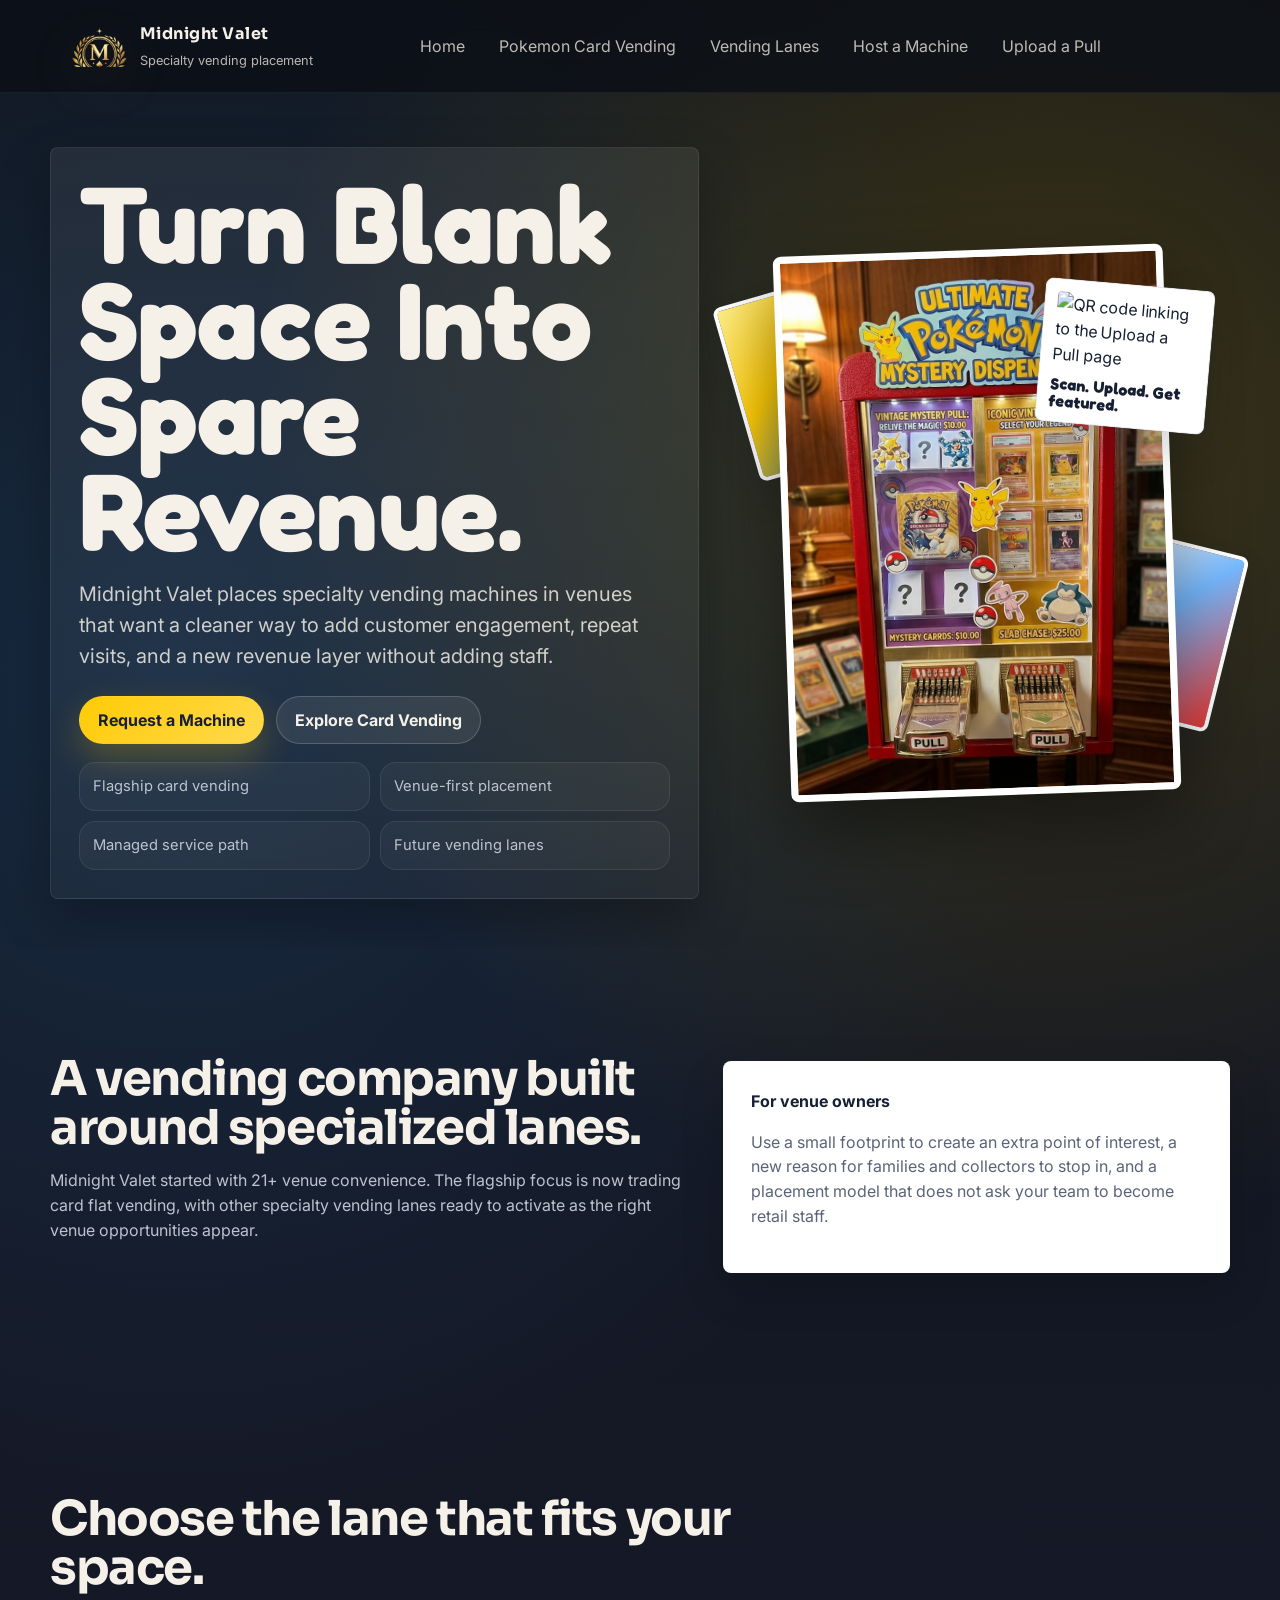
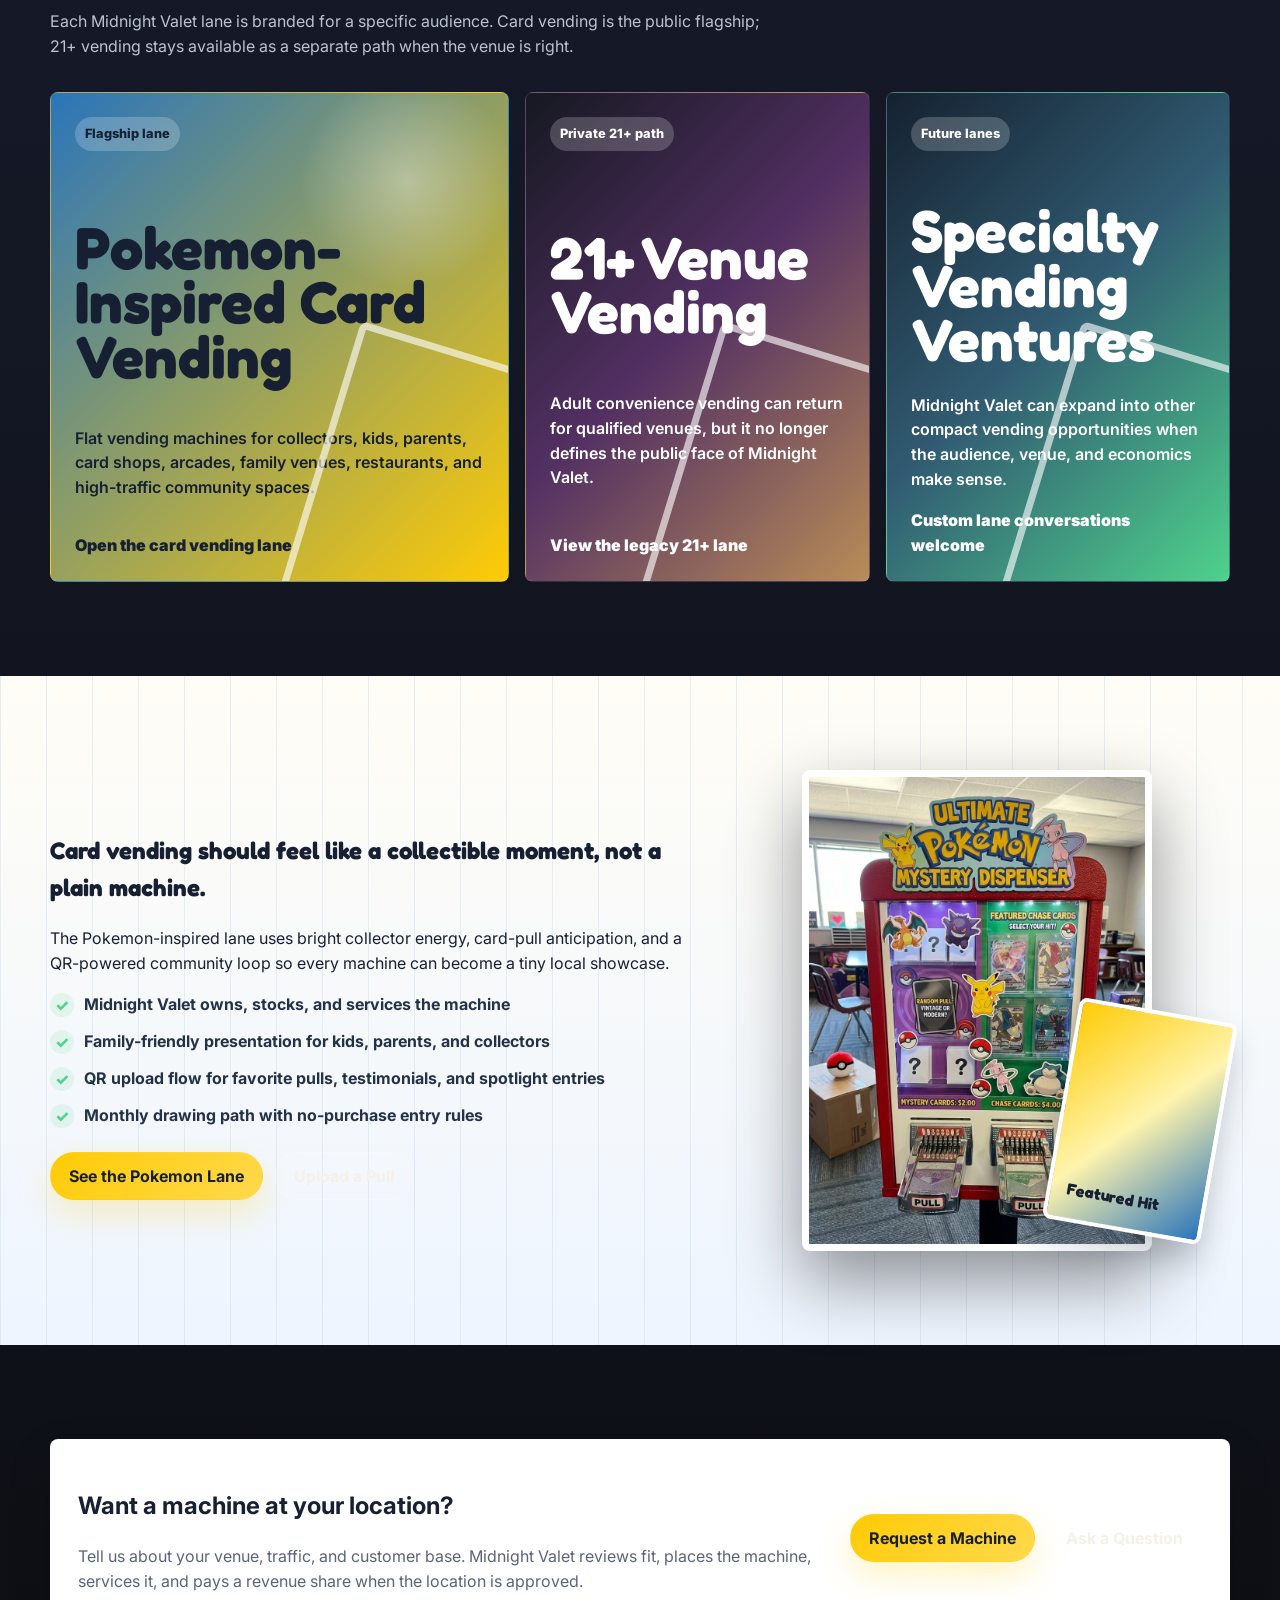
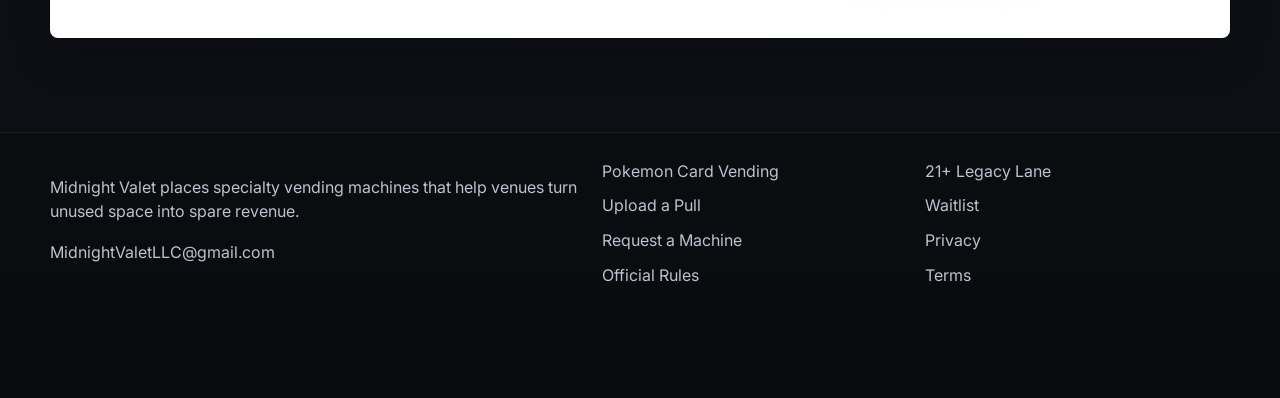
==== commit 9bd8be3c: "Add venue request and collector upload flows" ====
--- a/index.html
+++ b/index.html
@@ -36,11 +36,11 @@
         <a href="index.html" data-nav-link>Home</a>
         <a href="pokemon-card-vending.html" data-nav-link>Pokemon Card Vending</a>
         <a href="#vending-lanes">Vending Lanes</a>
-        <a href="#host">Host a Machine</a>
+        <a href="request-machine.html">Host a Machine</a>
         <a href="upload-pull.html" data-nav-link>Upload a Pull</a>
       </nav>
       <div class="header-actions">
-        <a class="btn btn-primary hidden-mobile" href="#host">Request a Machine</a>
+        <a class="btn btn-primary hidden-mobile" href="request-machine.html">Request a Machine</a>
         <button class="nav-toggle" aria-label="Toggle navigation" aria-expanded="false" data-nav-toggle>
           <svg viewBox="0 0 24 24" fill="none" stroke="currentColor" stroke-width="1.8" stroke-linecap="round"><path d="M4 7h16M4 12h16M4 17h16"/></svg>
         </button>
@@ -50,7 +50,7 @@
       <a href="index.html" data-nav-link>Home</a>
       <a href="pokemon-card-vending.html" data-nav-link>Pokemon Card Vending</a>
       <a href="#vending-lanes">Vending Lanes</a>
-      <a href="#host">Host a Machine</a>
+      <a href="request-machine.html">Host a Machine</a>
       <a href="upload-pull.html" data-nav-link>Upload a Pull</a>
     </nav>
   </header>
@@ -62,7 +62,7 @@
           <h1>Turn Blank Space Into Spare Revenue.</h1>
           <p>Midnight Valet places specialty vending machines in venues that want a cleaner way to add customer engagement, repeat visits, and a new revenue layer without adding staff.</p>
           <div class="hero-actions">
-            <a class="btn btn-primary" href="#host">Request a Machine</a>
+            <a class="btn btn-primary" href="request-machine.html">Request a Machine</a>
             <a class="btn btn-secondary" href="pokemon-card-vending.html">Explore Card Vending</a>
           </div>
           <div class="micro-proof" aria-label="Key offer proof points">
@@ -134,10 +134,10 @@
           <h2>Card vending should feel like a collectible moment, not a plain machine.</h2>
           <p>The Pokemon-inspired lane uses bright collector energy, card-pull anticipation, and a QR-powered community loop so every machine can become a tiny local showcase.</p>
           <ul class="check-list">
-            <li>Flat vending format for sealed card experiences</li>
-            <li>Family-friendly look for kids, parents, and collectors</li>
-            <li>QR upload flow for favorite pulls and testimonials</li>
-            <li>Monthly showcase or giveaway path when rules are finalized</li>
+            <li>Midnight Valet owns, stocks, and services the machine</li>
+            <li>Family-friendly presentation for kids, parents, and collectors</li>
+            <li>QR upload flow for favorite pulls, testimonials, and spotlight entries</li>
+            <li>Monthly drawing path with no-purchase entry rules</li>
           </ul>
           <div class="hero-actions">
             <a class="btn btn-primary" href="pokemon-card-vending.html">See the Pokemon Lane</a>
@@ -157,10 +157,10 @@
       <div class="container mv-host-panel reveal">
         <div>
           <h2>Want a machine at your location?</h2>
-          <p>Tell us about your venue, traffic, and customer base. We will review fit for the Pokemon-inspired card vending lane first, then discuss other vending paths if they make sense.</p>
+          <p>Tell us about your venue, traffic, and customer base. Midnight Valet reviews fit, places the machine, services it, and pays a revenue share when the location is approved.</p>
         </div>
         <div class="cta-actions">
-          <a class="btn btn-primary" href="mailto:MidnightValetLLC@gmail.com?subject=Request%20a%20Midnight%20Valet%20Machine&body=Venue%20name:%0D%0ALocation:%0D%0AType%20of%20venue:%0D%0AEstimated%20foot%20traffic:%0D%0AInterested%20lane:%20Pokemon%20card%20vending%0D%0A">Request a Machine</a>
+          <a class="btn btn-primary" href="request-machine.html">Request a Machine</a>
           <a class="btn btn-secondary" href="mailto:MidnightValetLLC@gmail.com?subject=Midnight%20Valet%20Venue%20Question">Ask a Question</a>
         </div>
       </div>
@@ -177,18 +177,21 @@
         <ul>
           <li><a href="pokemon-card-vending.html">Pokemon Card Vending</a></li>
           <li><a href="upload-pull.html">Upload a Pull</a></li>
-          <li><a href="#host">Request a Machine</a></li>
+          <li><a href="request-machine.html">Request a Machine</a></li>
+          <li><a href="official-rules.html">Official Rules</a></li>
         </ul>
       </div>
       <div>
         <ul>
           <li><a href="casinos-sportsbooks.html">21+ Legacy Lane</a></li>
           <li><a href="waitlist.html">Waitlist</a></li>
+          <li><a href="privacy.html">Privacy</a></li>
+          <li><a href="terms.html">Terms</a></li>
         </ul>
       </div>
     </div>
   </footer>
-  <div class="sticky-cta"><a class="btn btn-primary" href="#host">Request Machine</a><a class="btn btn-secondary" href="upload-pull.html">Upload a Pull</a></div>
+  <div class="sticky-cta"><a class="btn btn-primary" href="request-machine.html">Request Machine</a><a class="btn btn-secondary" href="upload-pull.html">Upload a Pull</a></div>
   <script src="script.js"></script>
 </body>
 </html>
--- a/styles.css
+++ b/styles.css
@@ -1234,7 +1234,8 @@
   font-weight: 800;
 }
 .mv-form input,
-.mv-form textarea {
+.mv-form textarea,
+.mv-form select {
   width: 100%;
   border: 1px solid rgba(42,117,187,.24);
   border-radius: 8px;
@@ -1242,6 +1243,132 @@
   font: inherit;
   color: var(--mv-text-dark);
   background: #fff;
+}
+.form-intro {
+  padding: 18px;
+  border-radius: 8px;
+  background: linear-gradient(135deg, rgba(255,203,5,.24), rgba(42,117,187,.12));
+  border: 1px solid rgba(42,117,187,.14);
+}
+.form-intro h2 {
+  margin: 0 0 8px;
+  color: var(--mv-blue-deep);
+}
+.form-intro p {
+  margin: 0;
+  color: #334155;
+}
+.theme-card-vending .check-list li,
+.mv-pokemon-band .check-list li,
+.submission-guide .check-list li {
+  color: #243247;
+  font-weight: 700;
+}
+.theme-card-vending .form-note a,
+.mv-form a,
+.legal-shell a {
+  color: var(--mv-blue-deep);
+  font-weight: 800;
+  text-decoration: underline;
+}
+.partner-flow {
+  background:
+    radial-gradient(circle at 12% 20%, rgba(255,203,5,.24), transparent 22%),
+    linear-gradient(180deg, #ffffff, #edf6ff);
+}
+.testimonial-band {
+  background: #10131a;
+  color: #fff;
+}
+.testimonial-band .section-head p {
+  color: rgba(255,255,255,.78);
+}
+.testimonial-grid {
+  display: grid;
+  gap: 16px;
+}
+.seed-testimonial {
+  padding: 22px;
+  border-radius: 8px;
+  background: linear-gradient(180deg, rgba(255,255,255,.08), rgba(255,255,255,.04));
+  border: 1px solid rgba(255,255,255,.12);
+}
+.seed-testimonial p {
+  margin: 0 0 16px;
+  color: rgba(255,255,255,.88);
+  font-size: 1.05rem;
+}
+.seed-testimonial strong {
+  color: var(--mv-yellow);
+}
+.request-hero {
+  padding: 54px 0 30px;
+  background:
+    radial-gradient(circle at 72% 12%, rgba(255,203,5,.18), transparent 24%),
+    linear-gradient(180deg, #10131a, #172033);
+}
+.request-grid {
+  display: grid;
+  gap: 24px;
+  align-items: center;
+}
+.request-hero h1 {
+  margin: 0 0 18px;
+  font-family: "Fredoka", var(--font-head);
+  font-size: clamp(3rem, 9vw, 6.2rem);
+  line-height: .9;
+  letter-spacing: 0;
+}
+.request-hero p {
+  max-width: 760px;
+  color: rgba(245,241,232,.84);
+  font-size: clamp(1.02rem, 2vw, 1.22rem);
+}
+.partnership-card {
+  padding: 24px;
+  border-radius: 8px;
+  background: #fff;
+  color: var(--mv-text-dark);
+  box-shadow: 0 20px 44px rgba(0,0,0,.2);
+}
+.partnership-card strong {
+  display: block;
+  margin-bottom: 12px;
+  font-family: "Fredoka", var(--font-head);
+  font-size: 1.9rem;
+  color: var(--mv-blue-deep);
+}
+.partnership-card ul {
+  margin: 0;
+  padding-left: 20px;
+  color: #334155;
+  font-weight: 700;
+}
+.legal-shell {
+  max-width: 900px;
+  padding: 34px;
+  border-radius: 8px;
+  background: rgba(255,255,255,.92);
+  border: 1px solid rgba(42,117,187,.14);
+  box-shadow: 0 18px 44px rgba(23,32,51,.14);
+}
+.legal-shell h1,
+.legal-shell h2 {
+  font-family: "Fredoka", var(--font-head);
+  letter-spacing: 0;
+  color: var(--mv-blue-deep);
+}
+.legal-shell h1 {
+  margin-top: 0;
+  font-size: clamp(2.4rem, 7vw, 4.2rem);
+  line-height: .95;
+}
+.legal-shell p {
+  color: #243247;
+}
+.legal-updated {
+  margin-top: 28px;
+  font-weight: 800;
 }
 .mv-check {
   grid-template-columns: auto 1fr;
@@ -1289,6 +1416,8 @@
   .mv-lane-grid { grid-template-columns: 1.2fr .9fr .9fr; }
   .collector-steps { grid-template-columns: repeat(4, 1fr); }
   .mv-host-panel { grid-template-columns: 1fr auto; }
+  .testimonial-grid { grid-template-columns: repeat(3, minmax(0, 1fr)); }
+  .request-grid { grid-template-columns: 1fr minmax(300px, .58fr); }
 }
 
 @media (max-width: 700px) {
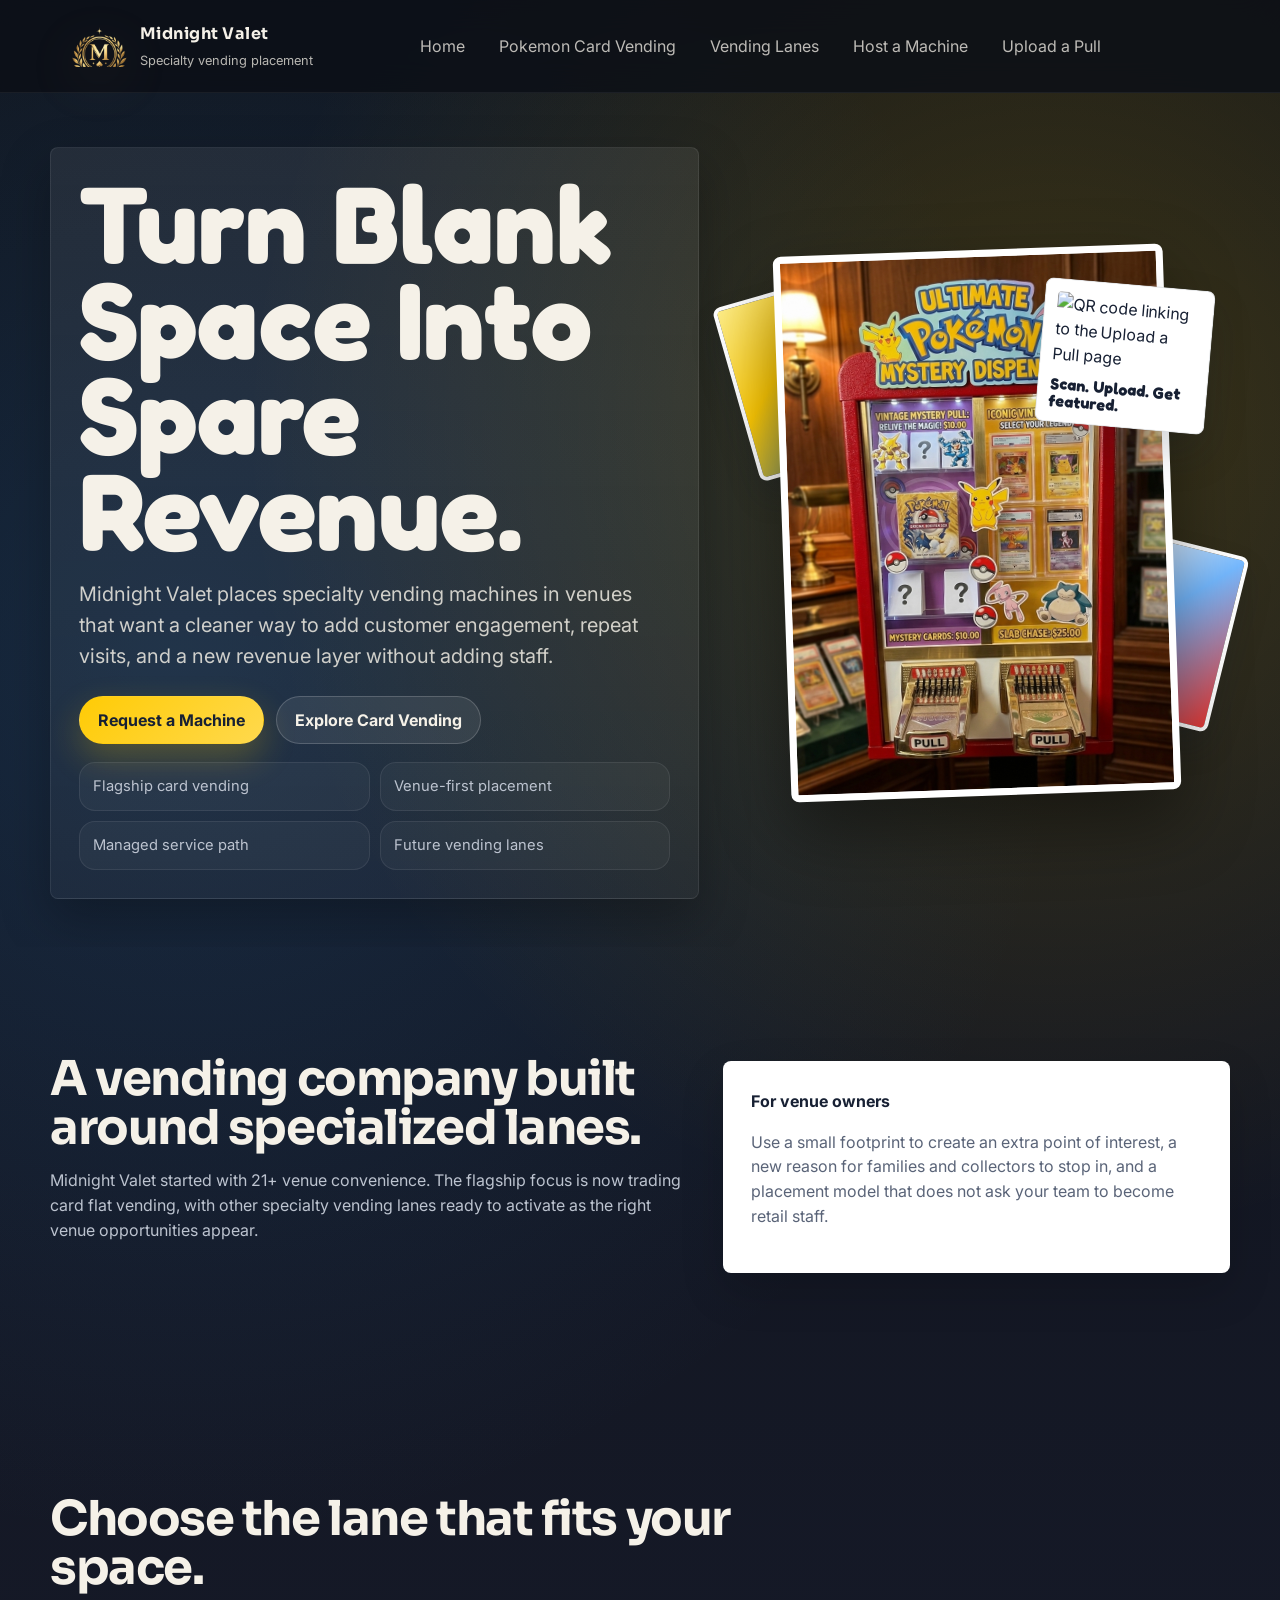
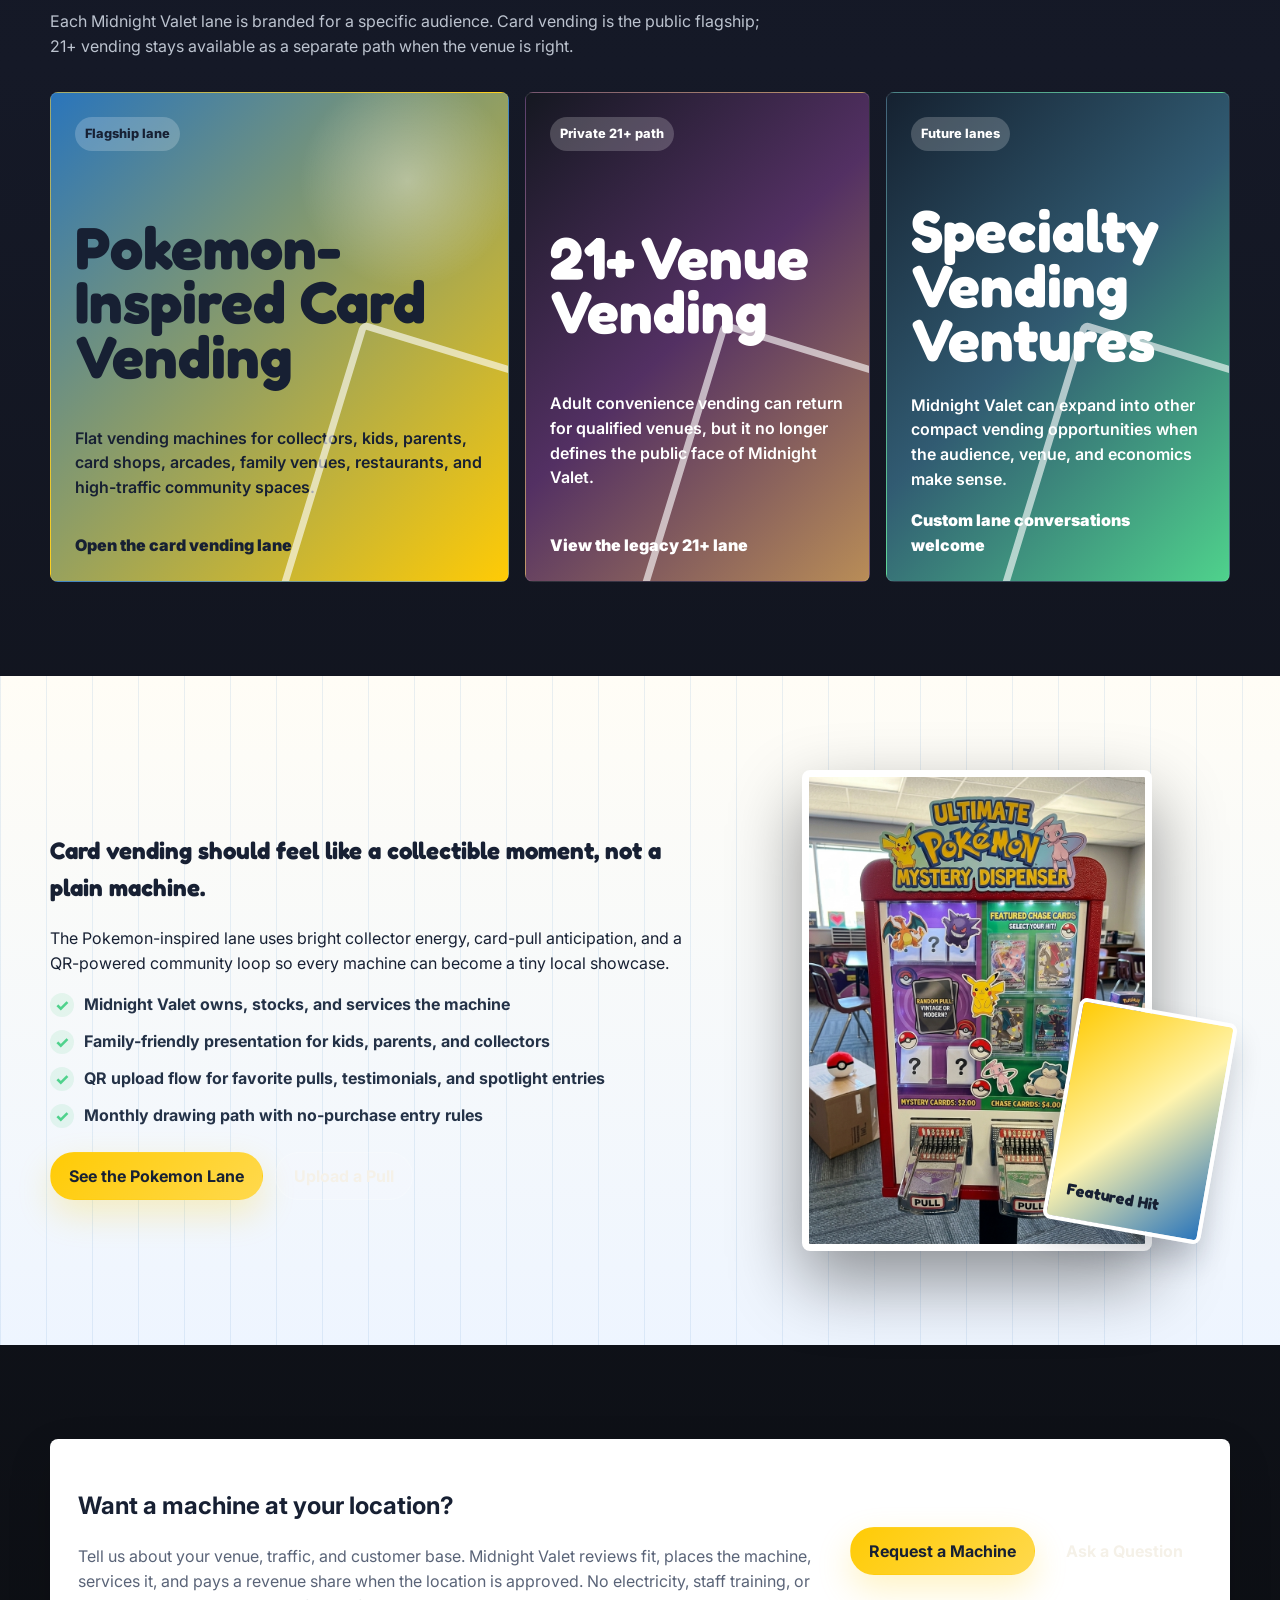
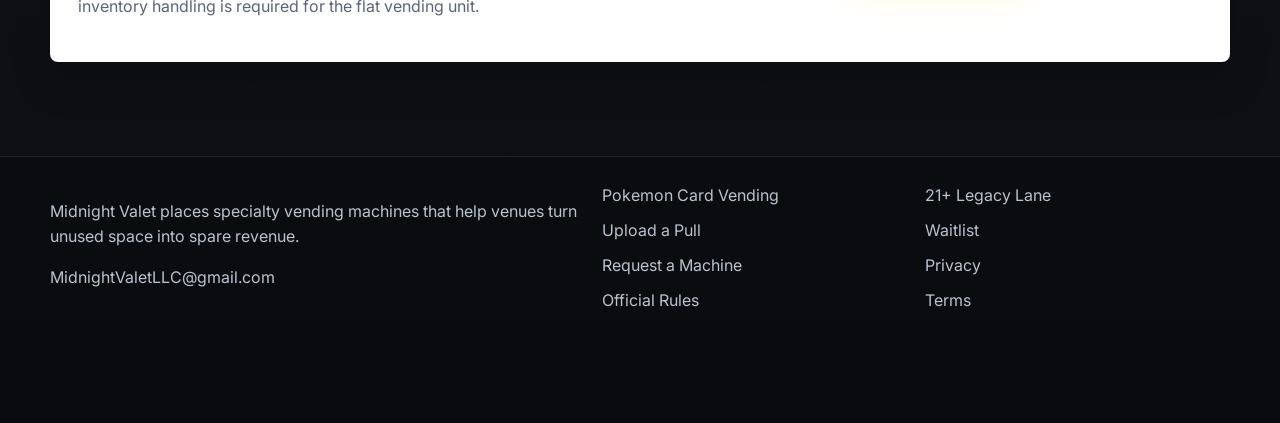
==== commit 5957176d: "Strengthen venue placement pitch" ====
--- a/index.html
+++ b/index.html
@@ -157,7 +157,7 @@
       <div class="container mv-host-panel reveal">
         <div>
           <h2>Want a machine at your location?</h2>
-          <p>Tell us about your venue, traffic, and customer base. Midnight Valet reviews fit, places the machine, services it, and pays a revenue share when the location is approved.</p>
+          <p>Tell us about your venue, traffic, and customer base. Midnight Valet reviews fit, places the machine, services it, and pays a revenue share when the location is approved. No electricity, staff training, or inventory handling is required for the flat vending unit.</p>
         </div>
         <div class="cta-actions">
           <a class="btn btn-primary" href="request-machine.html">Request a Machine</a>
--- a/styles.css
+++ b/styles.css
@@ -1344,6 +1344,34 @@
   color: #334155;
   font-weight: 700;
 }
+.pitch-strip {
+  background: #0f172a;
+}
+.pitch-strip .card {
+  border-color: rgba(255,203,5,.2);
+  background: linear-gradient(180deg, rgba(255,255,255,.08), rgba(255,255,255,.04));
+}
+.pitch-strip .card h3 {
+  color: var(--mv-yellow);
+}
+.pitch-strip .card p {
+  color: rgba(255,255,255,.82);
+}
+.venue-benefits {
+  display: flex;
+  flex-wrap: wrap;
+  gap: 10px;
+  margin-top: 20px;
+}
+.venue-benefits span {
+  padding: 9px 11px;
+  border-radius: 999px;
+  background: rgba(255,203,5,.18);
+  border: 1px solid rgba(42,117,187,.22);
+  color: var(--mv-blue-deep);
+  font-weight: 900;
+  font-size: .88rem;
+}
 .legal-shell {
   max-width: 900px;
   padding: 34px;
